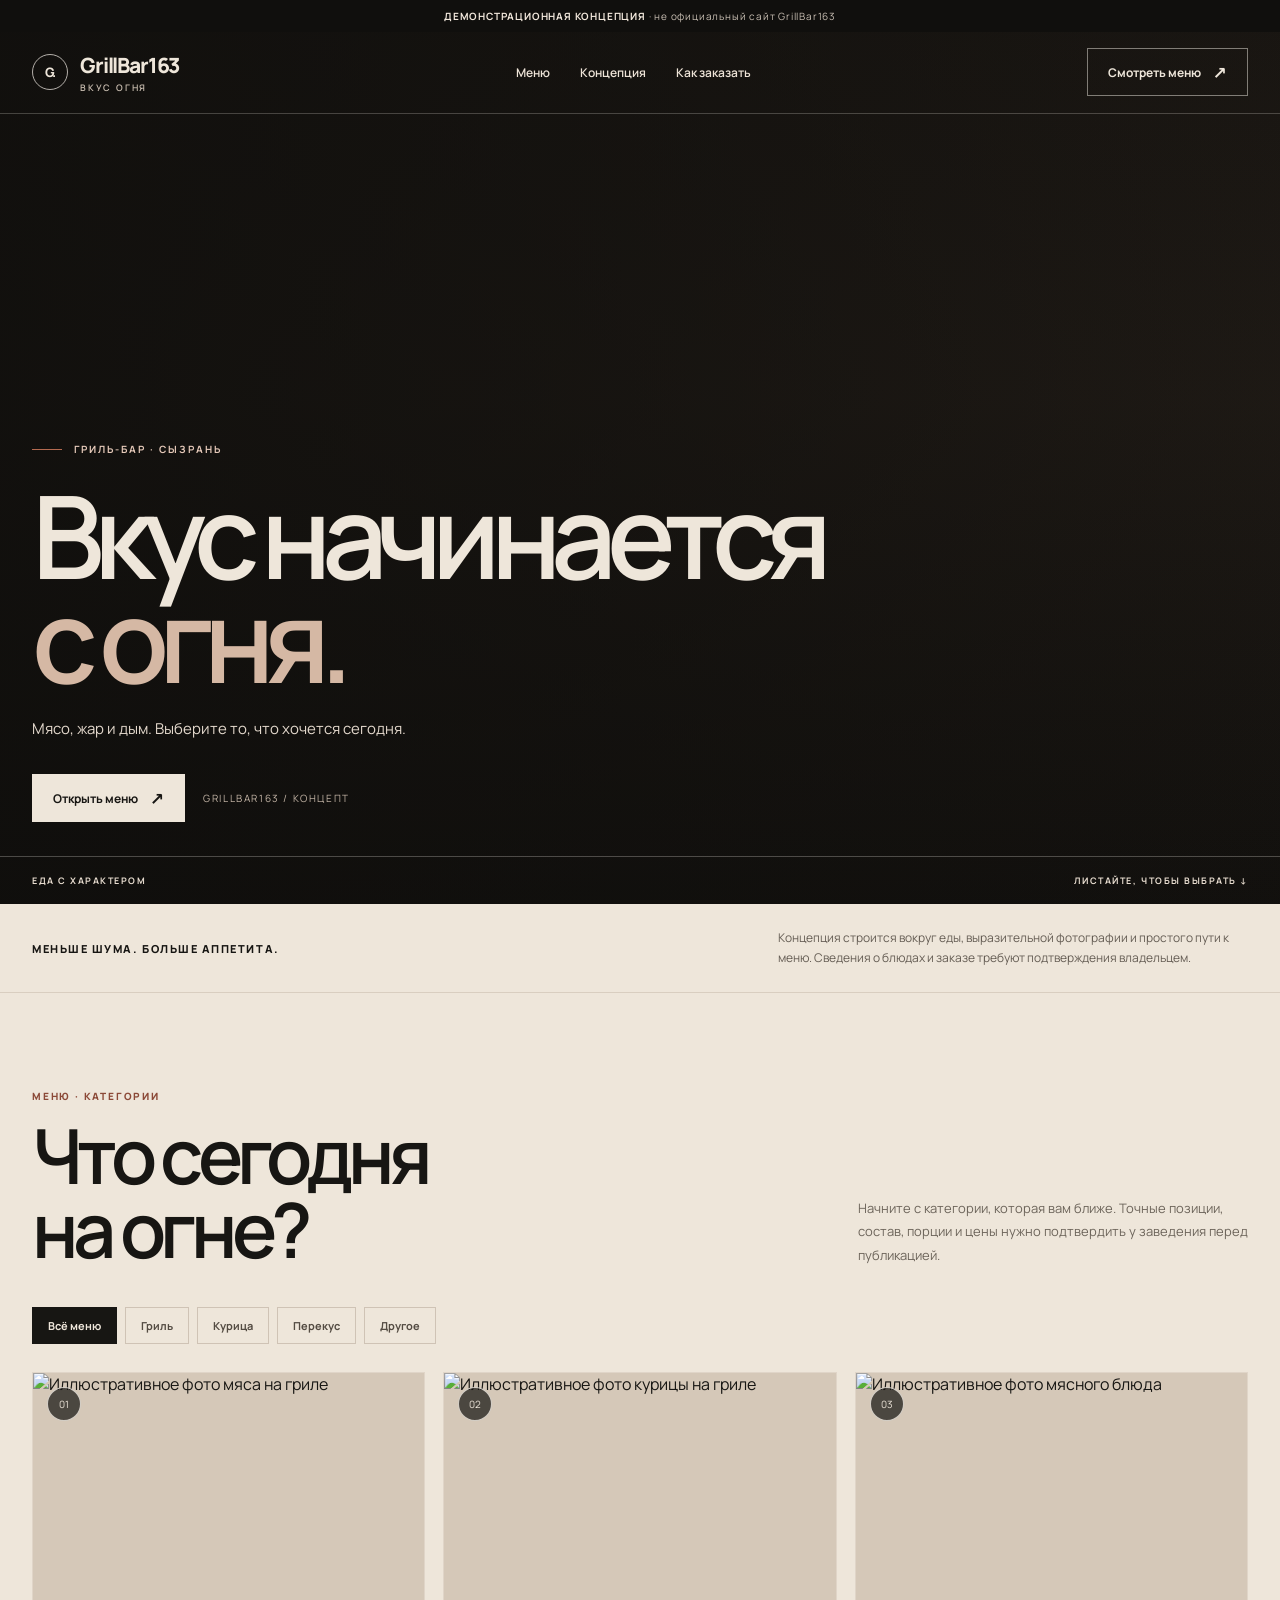
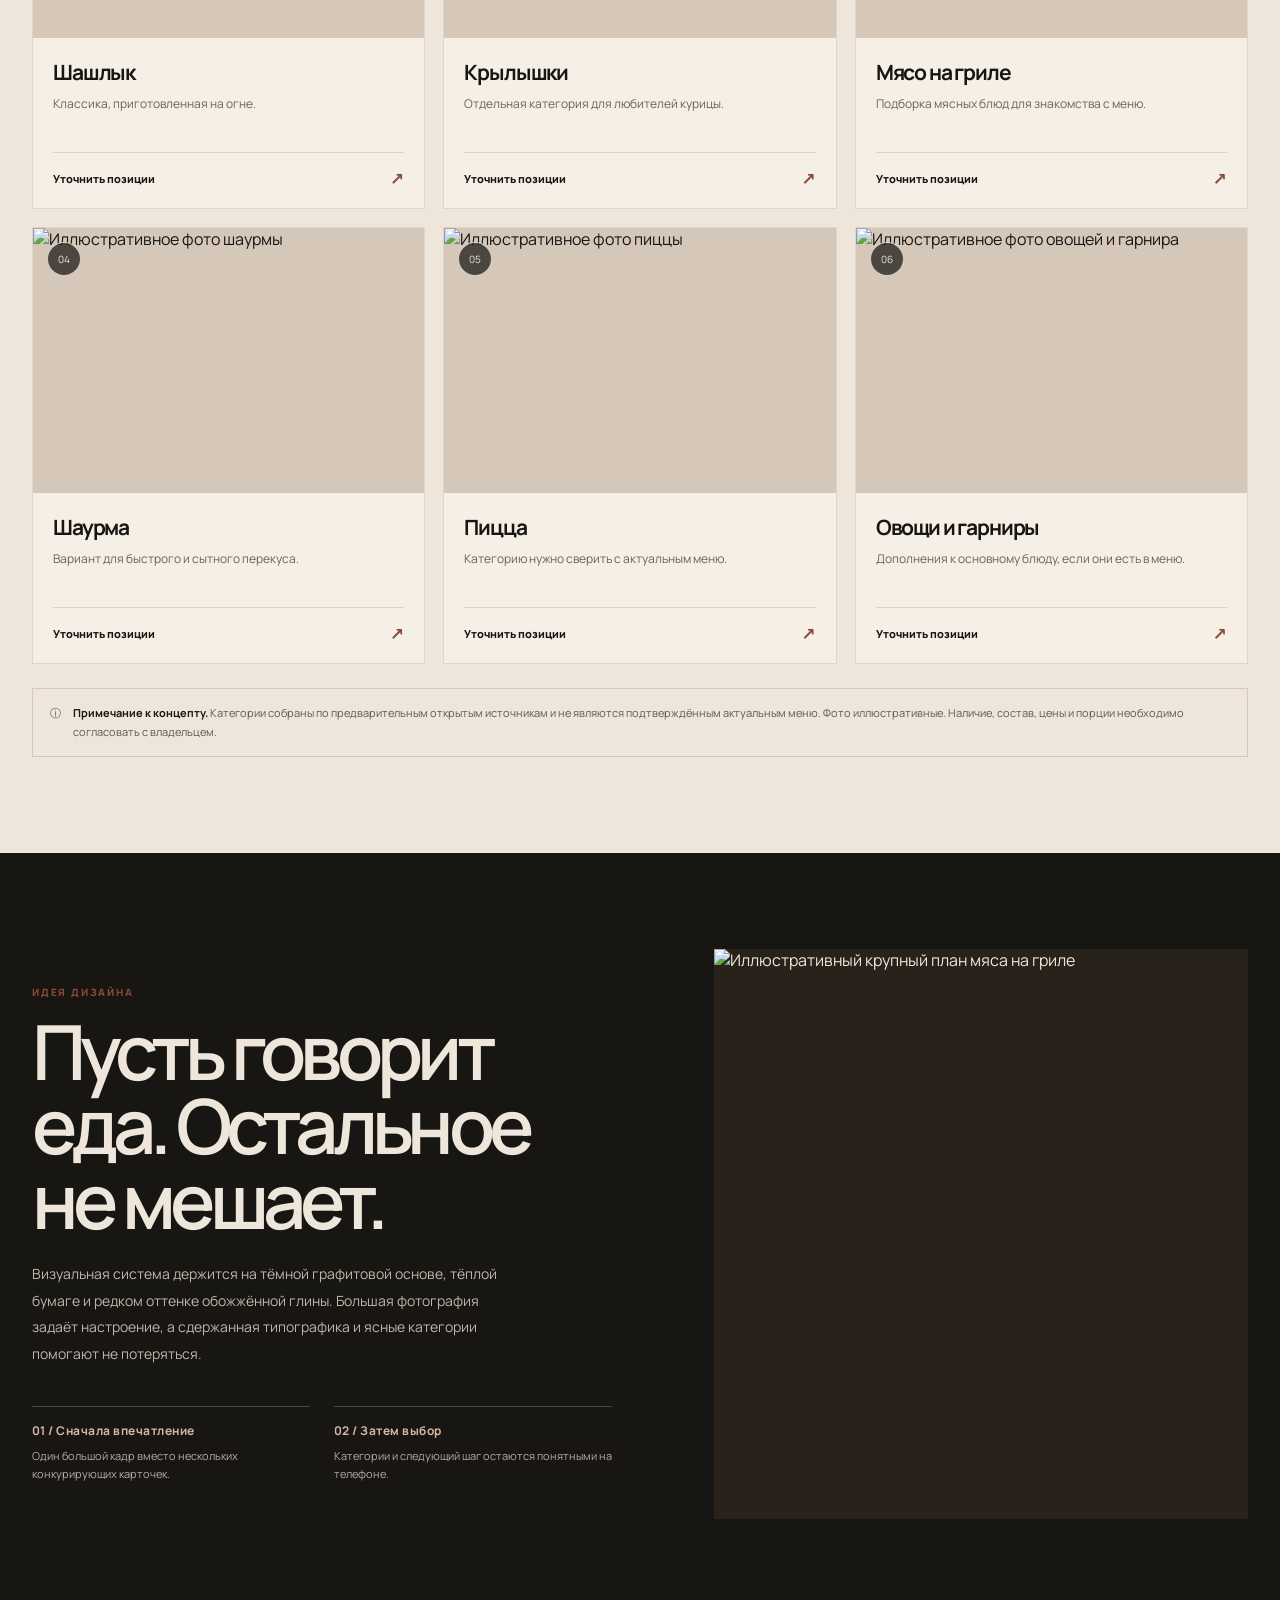
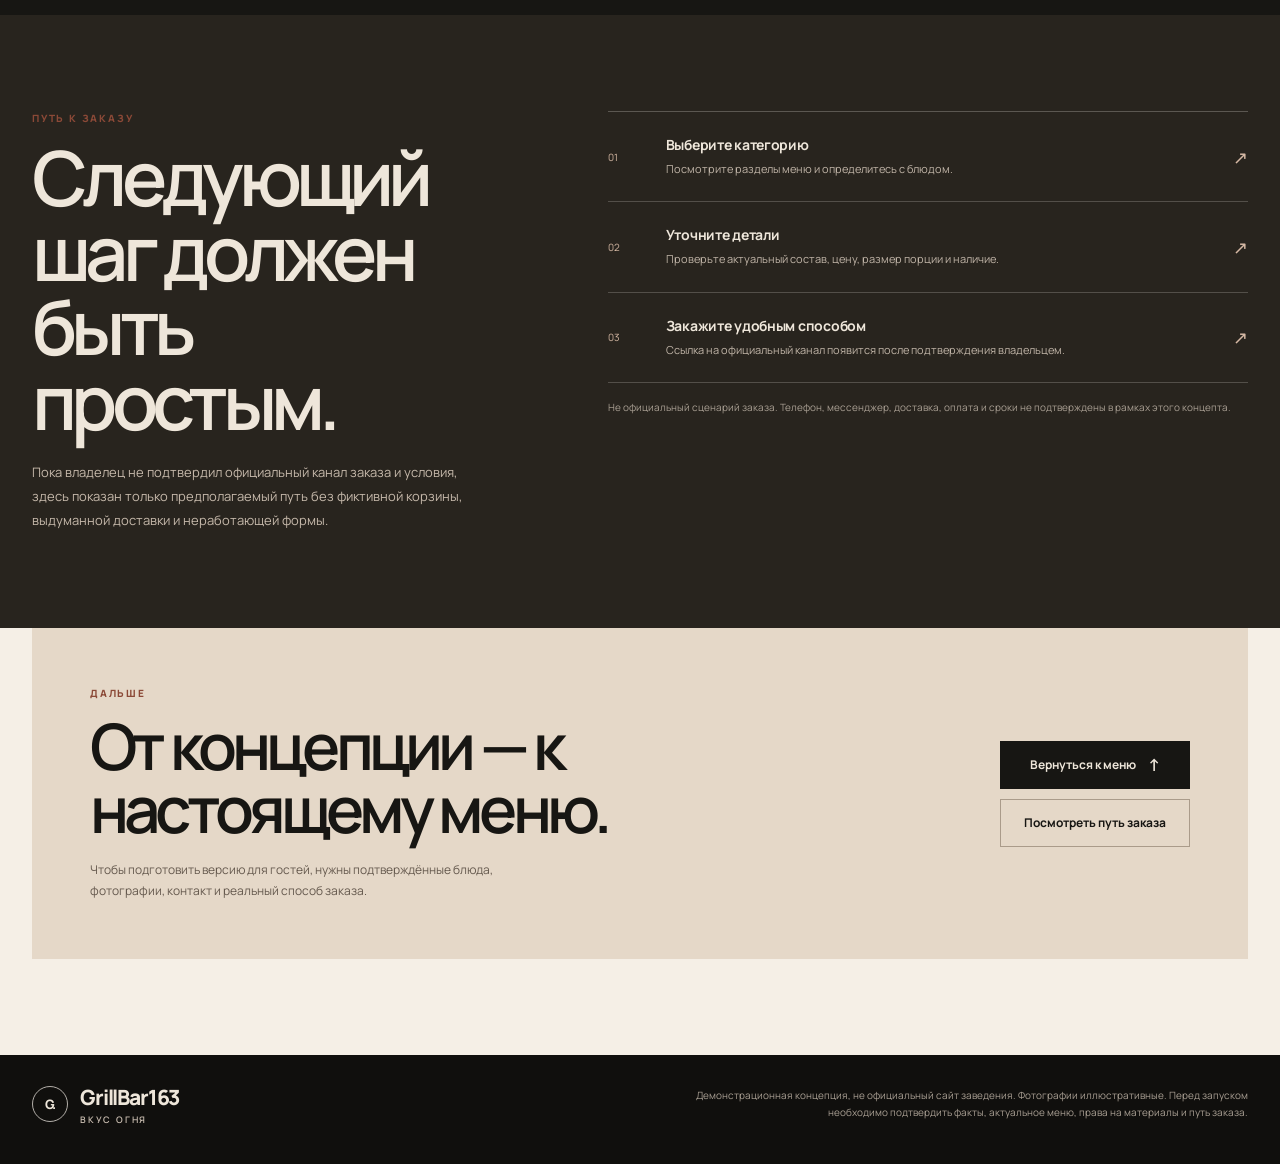
==== demos/grillbar163/index.html @ 91507d7a "Redesign GrillBar163 with restrained editorial art direction" ====
<!doctype html>
<html lang="ru"><head>
<meta charset="utf-8"><meta name="viewport" content="width=device-width,initial-scale=1">
<meta name="theme-color" content="#171613"><meta name="description" content="Концепция сайта GrillBar163: меню гриль блюд и понятный путь к заказу в Сызрани.">
<meta property="og:title" content="GrillBar163 — Вкус начинается с огня"><meta property="og:description" content="Неофициальная демонстрационная концепция сайта гриль-бара.">
<title>GrillBar163 — Вкус начинается с огня · Концепт</title>
<link rel="preconnect" href="https://fonts.googleapis.com"><link rel="preconnect" href="https://fonts.gstatic.com" crossorigin>
<link href="https://fonts.googleapis.com/css2?family=Manrope:wght@400;500;600;700;800&display=swap" rel="stylesheet">
<style>
:root{--ink:#171613;--ink2:#28241f;--bone:#eee6da;--paper:#f5efe6;--muted:#a99f93;--muted2:#6d655b;--line:rgba(245,239,230,.18);--rust:#8b4937;--rust2:#d5b8a4;--max:1280px}
*{box-sizing:border-box}html{scroll-behavior:smooth;scroll-padding-top:88px}body{margin:0;background:var(--ink);color:var(--bone);font-family:Manrope,system-ui,sans-serif;-webkit-font-smoothing:antialiased}a{color:inherit;text-decoration:none}button{font:inherit}img{display:block;width:100%;height:100%;object-fit:cover}button,a{-webkit-tap-highlight-color:transparent}:focus-visible{outline:2px solid #c58a70;outline-offset:4px}.wrap{width:min(var(--max),calc(100% - 64px));margin-inline:auto}
.concept-line{position:relative;z-index:6;background:#100f0d;color:#c9bfb3;text-align:center;padding:9px 16px;font-size:10px;letter-spacing:.08em}.concept-line strong{color:#f2e8dc}
.header{position:absolute;z-index:5;top:31px;left:0;right:0;border-bottom:1px solid rgba(255,250,242,.22)}.nav{height:82px;display:flex;align-items:center;justify-content:space-between;gap:24px}.brand{display:flex;align-items:center;gap:12px;font-weight:800;font-size:21px;letter-spacing:-.055em;white-space:nowrap}.brand-mark{display:grid;place-items:center;width:36px;height:36px;border:1px solid rgba(255,250,242,.68);border-radius:50%;font-size:13px}.brand small{display:block;margin-top:2px;font-size:9px;font-weight:600;letter-spacing:.2em;text-transform:uppercase;color:#c9bdb0}.nav-links{display:flex;align-items:center;gap:30px;color:#eee4d8;font-size:12px;font-weight:600}.nav-links a:hover{color:#c58a70}
.btn{display:inline-flex;align-items:center;justify-content:center;gap:12px;min-height:48px;padding:0 20px;border:1px solid transparent;font-size:12px;font-weight:700;transition:background .2s ease,color .2s ease,border-color .2s ease}.btn-light{background:var(--bone);color:var(--ink)}.btn-light:hover{background:#fffaf2}.btn-ghost{border-color:rgba(255,250,242,.45);color:var(--bone);background:transparent}.btn-ghost:hover{border-color:var(--bone);background:rgba(255,250,242,.08)}.btn-dark{background:var(--ink);color:var(--bone)}.arrow{font-size:17px;line-height:1}
.hero{position:relative;isolation:isolate;min-height:min(900px,calc(100svh - 28px));display:flex;align-items:flex-end;overflow:hidden;background:#201b16}.hero-bg{position:absolute;inset:0;z-index:-2;background-image:linear-gradient(90deg,rgba(15,14,12,.82) 0%,rgba(15,14,12,.55) 43%,rgba(15,14,12,.08) 100%),linear-gradient(0deg,rgba(15,14,12,.82) 0%,rgba(15,14,12,.08) 58%,rgba(15,14,12,.36) 100%),url("https://images.unsplash.com/photo-1529692236671-f1f6cf9683ba?auto=format&fit=crop&w=2400&q=88");background-size:cover;background-position:center 55%;transform:scale(1.005)}
.hero-inner{width:min(var(--max),calc(100% - 64px));margin:0 auto;padding:210px 0 82px}.hero-copy{max-width:830px}.eyebrow{display:flex;align-items:center;gap:12px;color:#e4c8b8;font-size:10px;font-weight:700;letter-spacing:.2em;text-transform:uppercase}.eyebrow:before{content:"";width:30px;height:1px;background:#b36a50}.hero h1{max-width:900px;margin:28px 0 24px;font-size:clamp(64px,9vw,132px);line-height:.9;letter-spacing:-.09em;font-weight:600;text-wrap:balance}.hero h1 span{display:block;color:#d5b8a4}.hero-description{max-width:400px;color:#e3d8cc;font-size:15px;line-height:1.75;margin:0}.hero-actions{display:flex;align-items:center;gap:18px;margin-top:32px}.hero-caption{font-size:10px;letter-spacing:.16em;text-transform:uppercase;color:#c5b6a7}.hero-bottom{position:absolute;bottom:0;left:0;right:0;display:flex;align-items:center;justify-content:space-between;gap:20px;padding:17px max(32px,calc((100vw - var(--max))/2));border-top:1px solid rgba(255,250,242,.25);font-size:9px;font-weight:700;letter-spacing:.17em;text-transform:uppercase;color:#e8ddd0}
.intro-strip{background:var(--bone);color:var(--ink);border-bottom:1px solid #d9cec0}.strip-inner{min-height:88px;display:flex;align-items:center;justify-content:space-between;gap:28px}.strip-lead{font-size:11px;letter-spacing:.14em;text-transform:uppercase;font-weight:800}.strip-note{max-width:470px;color:#655d54;font-size:12px;line-height:1.65}
.section{padding:96px 0}.menu-section{background:var(--bone);color:var(--ink)}.section-head{display:grid;grid-template-columns:1fr minmax(250px,390px);align-items:end;gap:40px;margin-bottom:40px}.kicker{font-size:10px;letter-spacing:.18em;text-transform:uppercase;font-weight:800;color:var(--rust)}h2{font-size:clamp(42px,6vw,76px);font-weight:600;line-height:.98;letter-spacing:-.075em;text-wrap:balance;margin:15px 0 0}.section-intro{margin:0;color:var(--muted2);font-size:13px;line-height:1.8}
.filters{display:flex;flex-wrap:wrap;gap:8px;margin-bottom:28px}.filter{border:1px solid #cfc3b5;background:transparent;color:#544c43;padding:10px 15px;font-size:11px;font-weight:700;cursor:pointer}.filter[aria-pressed="true"]{background:var(--ink);color:var(--bone);border-color:var(--ink)}.menu-grid{display:grid;grid-template-columns:repeat(3,minmax(0,1fr));gap:18px}.menu-card{min-width:0;background:var(--paper);border:1px solid #e0d5c8;transition:transform .25s ease}.menu-card:hover{transform:translateY(-3px)}.menu-image{height:265px;position:relative;overflow:hidden;background:#d5c8b8}.menu-image img{transition:transform .55s ease}.menu-card:hover .menu-image img{transform:scale(1.035)}.menu-number{position:absolute;left:14px;top:14px;display:grid;place-items:center;width:34px;height:34px;border:1px solid rgba(255,250,242,.75);border-radius:50%;background:rgba(23,22,19,.72);color:var(--bone);font-size:10px}.menu-info{padding:20px 20px 18px}.menu-info h3{margin:0 0 8px;font-size:21px;letter-spacing:-.055em;font-weight:700}.menu-info p{margin:0;color:#6d6257;font-size:12px;line-height:1.7;min-height:40px}.menu-link{display:flex;justify-content:space-between;align-items:center;margin-top:18px;padding-top:14px;border-top:1px solid #ddd1c3;font-size:11px;font-weight:800}.menu-link span:last-child{font-size:17px;color:var(--rust)}.menu-note{display:flex;gap:12px;align-items:flex-start;margin-top:24px;padding:15px 17px;border:1px solid #d5c8b8;color:#63584d;font-size:11px;line-height:1.7}.menu-note strong{color:var(--ink)}
.story{background:var(--ink);color:var(--bone)}.story-grid{display:grid;grid-template-columns:minmax(0,1fr) minmax(0,.92fr);align-items:center;gap:clamp(48px,8vw,120px)}.story h2{max-width:600px}.story-copy{max-width:480px;margin:24px 0 0;color:#c1b5a8;font-size:14px;line-height:1.9}.story-points{display:grid;grid-template-columns:1fr 1fr;gap:24px;margin-top:38px}.story-point{padding-top:15px;border-top:1px solid rgba(255,250,242,.22)}.story-point strong{display:block;margin-bottom:8px;color:#d5b8a4;font-size:12px;letter-spacing:.04em}.story-point span{display:block;color:#b9aca0;font-size:11px;line-height:1.7}.story-image{height:570px;overflow:hidden;background:#28221b}.story-image img{object-position:center}
.order-section{background:#28241e;color:var(--bone)}.order-grid{display:grid;grid-template-columns:minmax(0,.85fr) minmax(0,1.15fr);gap:clamp(40px,8vw,110px);align-items:start}.order-copy{max-width:450px}.order-copy p{margin:22px 0 0;color:#c5b8aa;font-size:13px;line-height:1.85}.steps{border-top:1px solid rgba(255,250,242,.24)}.step{display:grid;grid-template-columns:42px 1fr auto;align-items:center;gap:16px;padding:23px 0;border-bottom:1px solid rgba(255,250,242,.2)}.step-num{font-size:10px;color:#d5b8a4}.step h3{font-size:14px;margin:0 0 6px;font-weight:700;letter-spacing:-.02em}.step p{font-size:11px;line-height:1.65;color:#c1b5a8;margin:0}.step-arrow{font-size:18px;color:#d5b8a4}.order-warning{margin:16px 0 0;color:#a99f93;font-size:10px;line-height:1.7}
.contact{background:var(--paper);color:var(--ink);padding:0 0 96px}.contact-panel{display:flex;align-items:center;justify-content:space-between;gap:36px;padding:clamp(28px,5vw,58px);background:#e5d8c8}.contact-panel h2{max-width:660px;font-size:clamp(38px,5vw,64px)}.contact-panel p{max-width:470px;margin:18px 0 0;color:#65594e;font-size:12px;line-height:1.75}.contact-actions{display:flex;flex-direction:column;gap:10px;min-width:190px}.contact-actions .btn{width:100%}.footer{background:#100f0d;color:var(--bone);padding:28px 0 38px}.footer-inner{display:flex;align-items:center;justify-content:space-between;gap:28px}.footer-note{max-width:570px;color:#a99f93;font-size:10px;line-height:1.75;text-align:right}.mobile-bar{display:none}[hidden]{display:none!important}
@media(max-width:900px){.wrap,.hero-inner{width:calc(100% - 48px)}.nav{height:74px}.nav-links{gap:18px}.nav-links a:nth-child(2){display:none}.hero{min-height:780px}.hero-inner{padding:190px 0 80px}.hero h1{font-size:clamp(66px,10vw,100px)}.menu-grid{grid-template-columns:repeat(2,minmax(0,1fr))}.menu-image{height:230px}.story-grid{gap:42px}.story-image{height:470px}}
@media(max-width:640px){.wrap,.hero-inner{width:calc(100% - 36px)}.concept-line{font-size:9px;padding:8px 12px;letter-spacing:.04em}.header{top:28px}.nav{height:68px}.brand{font-size:18px;gap:9px}.brand-mark{width:32px;height:32px}.nav-links{display:none}.nav>.btn{min-height:40px;padding:0 13px;font-size:10px}.hero{min-height:700px;min-height:calc(100svh - 28px);align-items:flex-end}.hero-bg{background-image:linear-gradient(90deg,rgba(15,14,12,.58) 0%,rgba(15,14,12,.2) 100%),linear-gradient(0deg,rgba(15,14,12,.92) 0%,rgba(15,14,12,.28) 68%,rgba(15,14,12,.35) 100%),url("https://images.unsplash.com/photo-1529692236671-f1f6cf9683ba?auto=format&fit=crop&w=1200&q=85");background-position:58% center}.hero-inner{padding:170px 0 100px}.hero h1{font-size:clamp(55px,14vw,78px);margin:22px 0 20px;letter-spacing:-.085em}.hero-description{font-size:14px;max-width:300px}.hero-actions{margin-top:27px;flex-wrap:wrap}.hero-actions .btn{min-height:50px}.hero-caption{font-size:9px}.hero-bottom{padding:13px 18px;font-size:8px;letter-spacing:.1em}.hero-bottom span:last-child{text-align:right}.strip-inner{align-items:flex-start;flex-direction:column;justify-content:center;gap:8px;padding:20px 0}.strip-note{font-size:11px}.section{padding:64px 0}.section-head{grid-template-columns:1fr;gap:14px;margin-bottom:27px}h2{font-size:clamp(42px,11vw,58px)}.section-intro{font-size:12px}.filters{gap:6px;margin-bottom:18px}.filter{padding:10px 11px;font-size:10px}.menu-grid{grid-template-columns:1fr;gap:12px}.menu-card{display:grid;grid-template-columns:39% 1fr}.menu-image{height:100%;min-height:175px}.menu-info{display:flex;flex-direction:column;justify-content:center;padding:15px 13px}.menu-info h3{font-size:18px}.menu-info p{font-size:10px;min-height:0}.menu-link{margin-top:12px;padding-top:10px;font-size:10px}.menu-number{left:8px;top:8px;width:28px;height:28px}.menu-note{font-size:10px;padding:12px}.story-grid{grid-template-columns:1fr;gap:28px}.story-image{height:330px;grid-row:1}.story-copy{font-size:13px}.story-points{gap:16px;margin-top:28px}.order-grid{grid-template-columns:1fr;gap:26px}.step{grid-template-columns:28px 1fr auto;gap:12px;padding:18px 0}.contact{padding-bottom:64px}.contact-panel{align-items:flex-start;flex-direction:column;padding:27px 22px;gap:24px}.contact-panel h2{font-size:42px}.contact-actions{width:100%}.footer-inner{align-items:flex-start;flex-direction:column}.footer-note{text-align:left}.mobile-bar{position:fixed;z-index:20;bottom:0;left:0;right:0;display:grid;grid-template-columns:1fr 1fr;gap:8px;padding:9px 10px calc(9px + env(safe-area-inset-bottom));background:rgba(16,15,13,.96);border-top:1px solid rgba(255,250,242,.2);backdrop-filter:blur(12px)}.mobile-bar .btn{min-height:43px;padding:0 10px;font-size:10px}}
@media(prefers-reduced-motion:reduce){html{scroll-behavior:auto}*,*::before,*::after{transition:none!important;animation:none!important}}
</style></head>
<body id="top">
<div class="concept-line"><strong>ДЕМОНСТРАЦИОННАЯ КОНЦЕПЦИЯ</strong> · не официальный сайт GrillBar163</div>
<header class="header"><div class="wrap nav">
<a class="brand" href="#top" aria-label="GrillBar163, на главную"><span class="brand-mark">G.</span><span>GrillBar163<small>Вкус огня</small></span></a>
<nav class="nav-links" aria-label="Главная навигация"><a href="#menu">Меню</a><a href="#story">Концепция</a><a href="#order">Как заказать</a></nav><a class="btn btn-ghost" href="#menu">Смотреть меню <span class="arrow">↗</span></a></div></header>
<main>
<section class="hero" aria-labelledby="hero-title"><div class="hero-bg" role="img" aria-label="Иллюстративная фотография еды, приготовленной на гриле"></div><div class="hero-inner"><div class="hero-copy"><div class="eyebrow">Гриль-бар · Сызрань</div><h1 id="hero-title">Вкус начинается <span>с огня.</span></h1><p class="hero-description">Мясо, жар и дым. Выберите то, что хочется сегодня.</p><div class="hero-actions"><a class="btn btn-light" href="#menu">Открыть меню <span class="arrow">↗</span></a><span class="hero-caption">GrillBar163 / концепт</span></div></div></div><div class="hero-bottom"><span>Еда с характером</span><span>Листайте, чтобы выбрать ↓</span></div></section>
<div class="intro-strip"><div class="wrap strip-inner"><div class="strip-lead">Меньше шума. Больше аппетита.</div><div class="strip-note">Концепция строится вокруг еды, выразительной фотографии и простого пути к меню. Сведения о блюдах и заказе требуют подтверждения владельцем.</div></div></div>
<section class="section menu-section" id="menu"><div class="wrap"><div class="section-head"><div><div class="kicker">Меню · категории</div><h2>Что сегодня<br>на огне?</h2></div><p class="section-intro">Начните с категории, которая вам ближе. Точные позиции, состав, порции и цены нужно подтвердить у заведения перед публикацией.</p></div>
<div class="filters" role="group" aria-label="Фильтр категорий меню"><button class="filter" type="button" aria-pressed="true" data-filter="all">Всё меню</button><button class="filter" type="button" aria-pressed="false" data-filter="grill">Гриль</button><button class="filter" type="button" aria-pressed="false" data-filter="chicken">Курица</button><button class="filter" type="button" aria-pressed="false" data-filter="quick">Перекус</button><button class="filter" type="button" aria-pressed="false" data-filter="other">Другое</button></div>
<div class="menu-grid" id="menu-grid">
<article class="menu-card" data-category="grill"><div class="menu-image"><img src="https://images.unsplash.com/photo-1544025162-d76694265947?auto=format&fit=crop&w=900&q=82" alt="Иллюстративное фото мяса на гриле" loading="lazy"><span class="menu-number">01</span></div><div class="menu-info"><h3>Шашлык</h3><p>Классика, приготовленная на огне.</p><a class="menu-link" href="#order"><span>Уточнить позиции</span><span>↗</span></a></div></article>
<article class="menu-card" data-category="chicken"><div class="menu-image"><img src="https://images.unsplash.com/photo-1529193591184-b1d58069ecdd?auto=format&fit=crop&w=900&q=82" alt="Иллюстративное фото курицы на гриле" loading="lazy"><span class="menu-number">02</span></div><div class="menu-info"><h3>Крылышки</h3><p>Отдельная категория для любителей курицы.</p><a class="menu-link" href="#order"><span>Уточнить позиции</span><span>↗</span></a></div></article>
<article class="menu-card" data-category="grill"><div class="menu-image"><img src="https://images.unsplash.com/photo-1558030006-450675393462?auto=format&fit=crop&w=900&q=82" alt="Иллюстративное фото мясного блюда" loading="lazy"><span class="menu-number">03</span></div><div class="menu-info"><h3>Мясо на гриле</h3><p>Подборка мясных блюд для знакомства с меню.</p><a class="menu-link" href="#order"><span>Уточнить позиции</span><span>↗</span></a></div></article>
<article class="menu-card" data-category="quick"><div class="menu-image"><img src="https://images.unsplash.com/photo-1529006557810-274b9b2fc783?auto=format&fit=crop&w=900&q=82" alt="Иллюстративное фото шаурмы" loading="lazy"><span class="menu-number">04</span></div><div class="menu-info"><h3>Шаурма</h3><p>Вариант для быстрого и сытного перекуса.</p><a class="menu-link" href="#order"><span>Уточнить позиции</span><span>↗</span></a></div></article>
<article class="menu-card" data-category="other"><div class="menu-image"><img src="https://images.unsplash.com/photo-1552539618-7eec9b4d1796?auto=format&fit=crop&w=900&q=82" alt="Иллюстративное фото пиццы" loading="lazy"><span class="menu-number">05</span></div><div class="menu-info"><h3>Пицца</h3><p>Категорию нужно сверить с актуальным меню.</p><a class="menu-link" href="#order"><span>Уточнить позиции</span><span>↗</span></a></div></article>
<article class="menu-card" data-category="other"><div class="menu-image"><img src="https://images.unsplash.com/photo-1547592180-85f173990554?auto=format&fit=crop&w=900&q=82" alt="Иллюстративное фото овощей и гарнира" loading="lazy"><span class="menu-number">06</span></div><div class="menu-info"><h3>Овощи и гарниры</h3><p>Дополнения к основному блюду, если они есть в меню.</p><a class="menu-link" href="#order"><span>Уточнить позиции</span><span>↗</span></a></div></article></div>
<div class="menu-note"><span aria-hidden="true">ⓘ</span><div><strong>Примечание к концепту.</strong> Категории собраны по предварительным открытым источникам и не являются подтверждённым актуальным меню. Фото иллюстративные. Наличие, состав, цены и порции необходимо согласовать с владельцем.</div></div></div></section>
<section class="section story" id="story"><div class="wrap story-grid"><div><div class="kicker">Идея дизайна</div><h2>Пусть говорит еда. Остальное не мешает.</h2><p class="story-copy">Визуальная система держится на тёмной графитовой основе, тёплой бумаге и редком оттенке обожжённой глины. Большая фотография задаёт настроение, а сдержанная типографика и ясные категории помогают не потеряться.</p><div class="story-points"><div class="story-point"><strong>01 / Сначала впечатление</strong><span>Один большой кадр вместо нескольких конкурирующих карточек.</span></div><div class="story-point"><strong>02 / Затем выбор</strong><span>Категории и следующий шаг остаются понятными на телефоне.</span></div></div></div><div class="story-image"><img src="https://images.unsplash.com/photo-1544025162-d76694265947?auto=format&fit=crop&w=1200&q=85" alt="Иллюстративный крупный план мяса на гриле" loading="lazy"></div></div></section>
<section class="section order-section" id="order"><div class="wrap order-grid"><div class="order-copy"><div class="kicker">Путь к заказу</div><h2>Следующий шаг должен быть простым.</h2><p>Пока владелец не подтвердил официальный канал заказа и условия, здесь показан только предполагаемый путь без фиктивной корзины, выдуманной доставки и неработающей формы.</p></div><div><div class="steps"><div class="step"><span class="step-num">01</span><div><h3>Выберите категорию</h3><p>Посмотрите разделы меню и определитесь с блюдом.</p></div><span class="step-arrow">↗</span></div><div class="step"><span class="step-num">02</span><div><h3>Уточните детали</h3><p>Проверьте актуальный состав, цену, размер порции и наличие.</p></div><span class="step-arrow">↗</span></div><div class="step"><span class="step-num">03</span><div><h3>Закажите удобным способом</h3><p>Ссылка на официальный канал появится после подтверждения владельцем.</p></div><span class="step-arrow">↗</span></div></div><p class="order-warning">Не официальный сценарий заказа. Телефон, мессенджер, доставка, оплата и сроки не подтверждены в рамках этого концепта.</p></div></div></section>
<section class="contact" id="contacts"><div class="wrap"><div class="contact-panel"><div><div class="kicker">Дальше</div><h2>От концепции — к настоящему меню.</h2><p>Чтобы подготовить версию для гостей, нужны подтверждённые блюда, фотографии, контакт и реальный способ заказа.</p></div><div class="contact-actions"><a class="btn btn-dark" href="#menu">Вернуться к меню <span class="arrow">↑</span></a><a class="btn btn-ghost" style="color:var(--ink);border-color:#aa9b8a" href="#order">Посмотреть путь заказа</a></div></div></div></section>
</main>
<footer class="footer"><div class="wrap footer-inner"><a class="brand" href="#top"><span class="brand-mark">G.</span><span>GrillBar163<small>Вкус огня</small></span></a><div class="footer-note">Демонстрационная концепция, не официальный сайт заведения. Фотографии иллюстративные. Перед запуском необходимо подтвердить факты, актуальное меню, права на материалы и путь заказа.</div></div></footer>
<div class="mobile-bar" aria-label="Быстрые действия"><a class="btn btn-light" href="#menu">Смотреть меню ↓</a><a class="btn btn-ghost" href="#order">Как заказать ↗</a></div>
<script>(function(){const buttons=[...document.querySelectorAll('[data-filter]')];const cards=[...document.querySelectorAll('.menu-card')];buttons.forEach(button=>button.addEventListener('click',()=>{const filter=button.dataset.filter;buttons.forEach(item=>item.setAttribute('aria-pressed',String(item===button)));cards.forEach(card=>{card.hidden=filter!=='all'&&card.dataset.category!==filter;});}));})();</script>
</body></html>
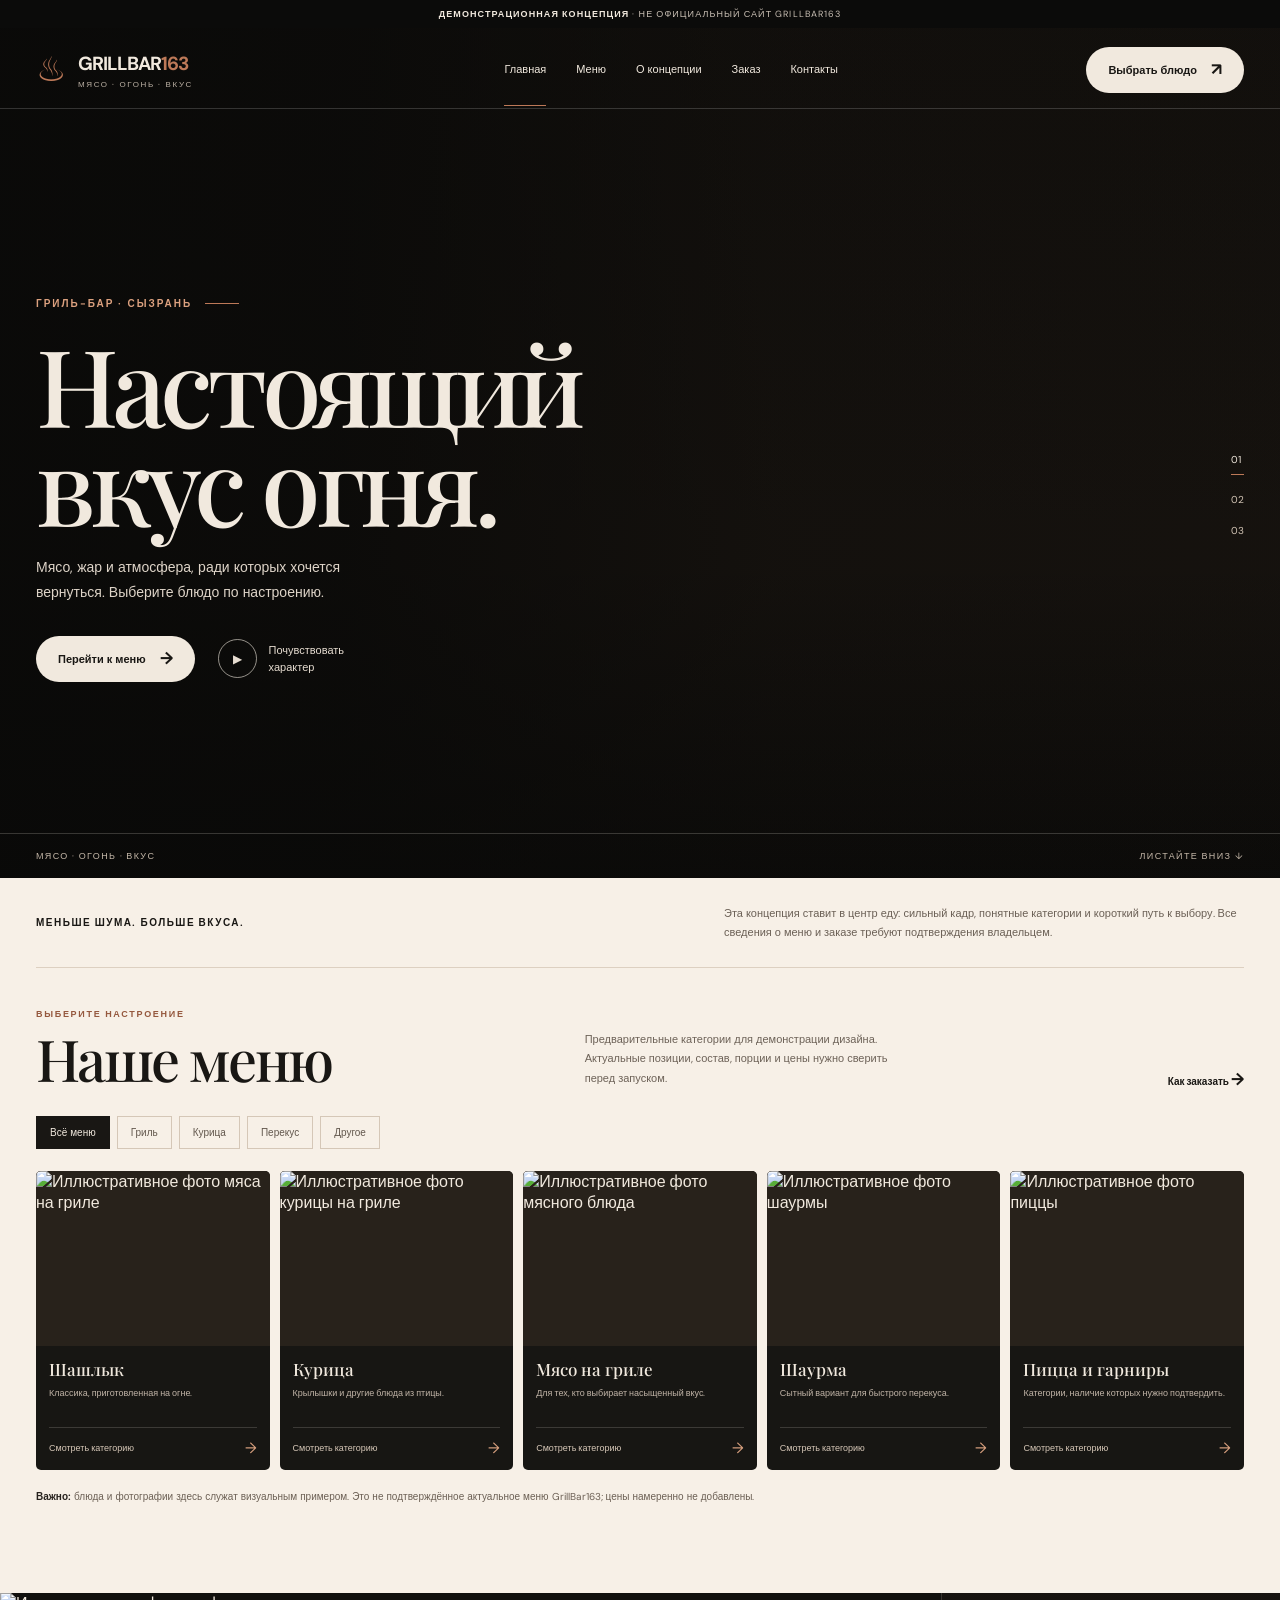
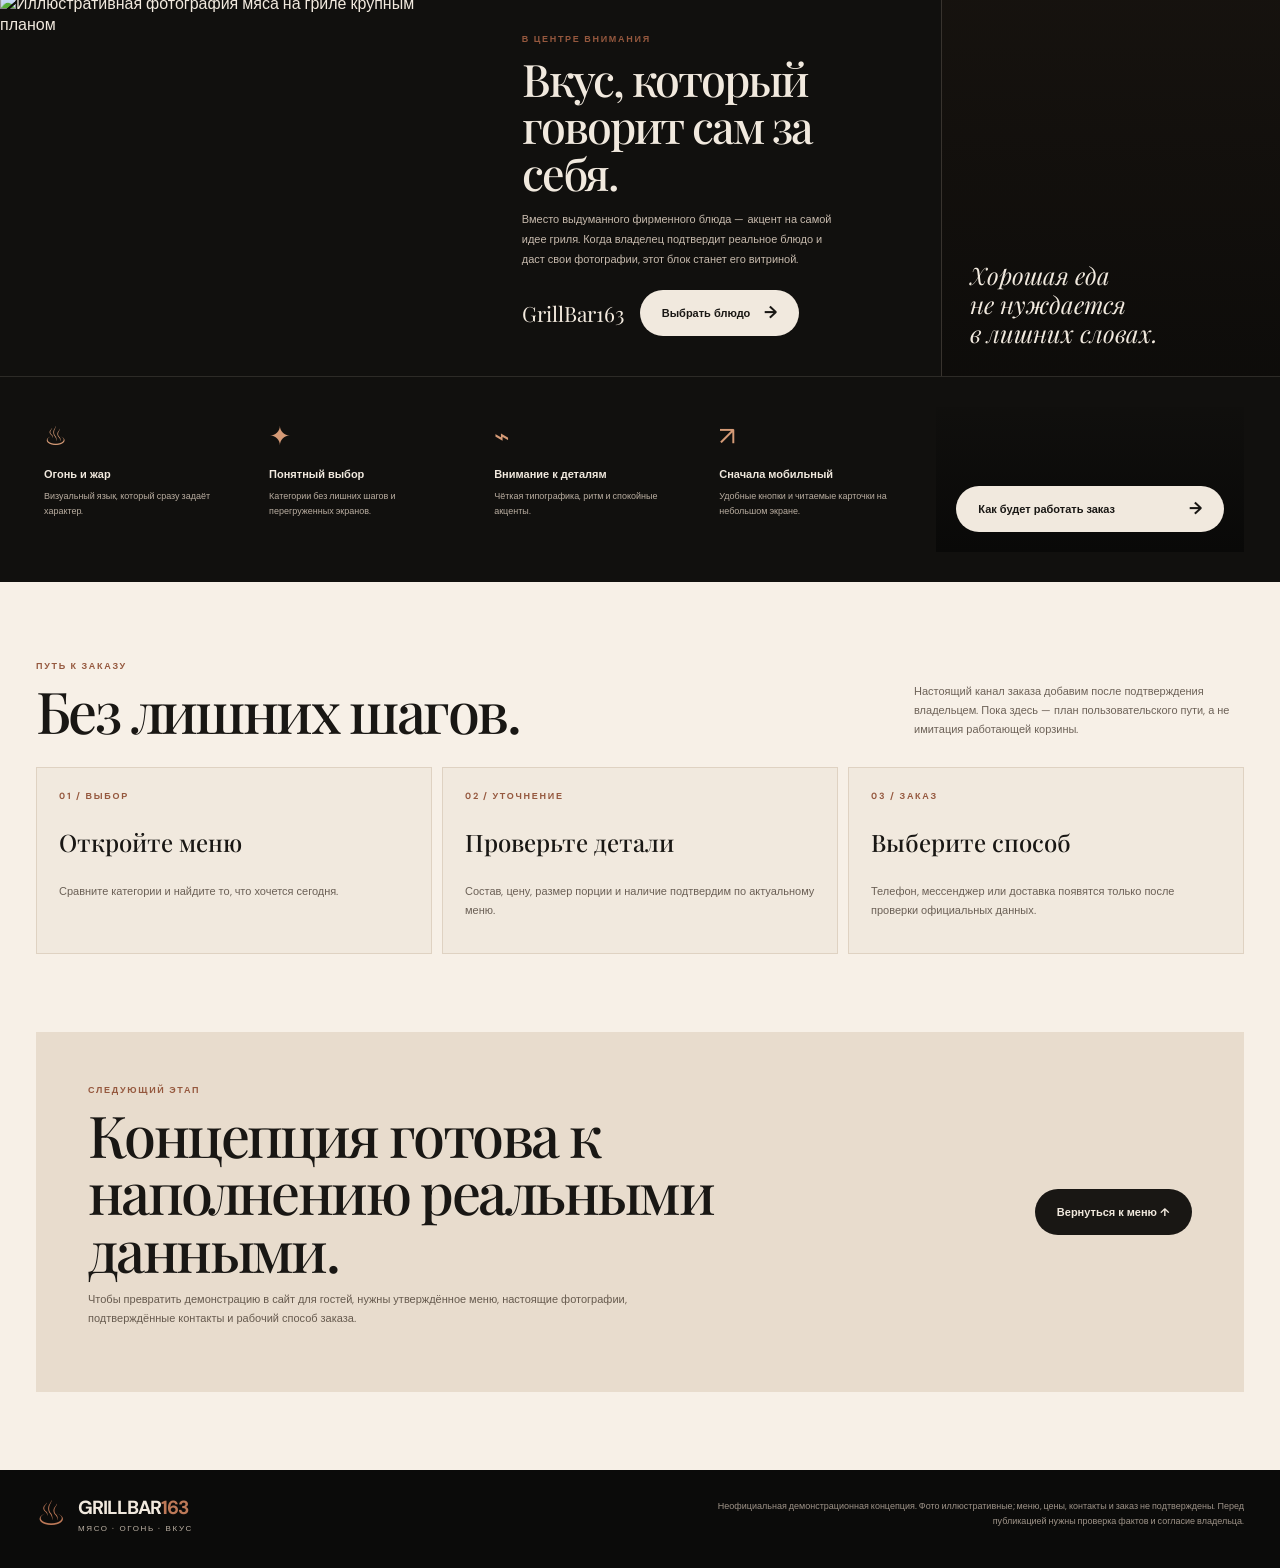
==== commit 76ed56eb: "Redesign GrillBar163 to match cinematic reference with responsive layouts" ====
--- a/demos/grillbar163/index.html
+++ b/demos/grillbar163/index.html
@@ -1,52 +1,55 @@
 <!doctype html>
-<html lang="ru"><head>
-<meta charset="utf-8"><meta name="viewport" content="width=device-width,initial-scale=1">
-<meta name="theme-color" content="#171613"><meta name="description" content="Концепция сайта GrillBar163: меню гриль блюд и понятный путь к заказу в Сызрани.">
-<meta property="og:title" content="GrillBar163 — Вкус начинается с огня"><meta property="og:description" content="Неофициальная демонстрационная концепция сайта гриль-бара.">
-<title>GrillBar163 — Вкус начинается с огня · Концепт</title>
+<html lang="ru">
+<head>
+<meta charset="utf-8"><meta name="viewport" content="width=device-width,initial-scale=1,viewport-fit=cover">
+<meta name="theme-color" content="#11100e"><meta name="description" content="Демонстрационная концепция сайта GrillBar163 — кинематографичный гриль, меню и путь к заказу.">
+<meta property="og:title" content="GrillBar163 — Настоящий вкус огня"><meta property="og:description" content="Неофициальная дизайн-концепция сайта гриль-бара.">
+<title>GrillBar163 — Настоящий вкус огня · Концепт</title>
 <link rel="preconnect" href="https://fonts.googleapis.com"><link rel="preconnect" href="https://fonts.gstatic.com" crossorigin>
-<link href="https://fonts.googleapis.com/css2?family=Manrope:wght@400;500;600;700;800&display=swap" rel="stylesheet">
+<link href="https://fonts.googleapis.com/css2?family=DM+Sans:wght@400;500;600;700&family=Playfair+Display:wght@500;600;700&display=swap" rel="stylesheet">
 <style>
-:root{--ink:#171613;--ink2:#28241f;--bone:#eee6da;--paper:#f5efe6;--muted:#a99f93;--muted2:#6d655b;--line:rgba(245,239,230,.18);--rust:#8b4937;--rust2:#d5b8a4;--max:1280px}
-*{box-sizing:border-box}html{scroll-behavior:smooth;scroll-padding-top:88px}body{margin:0;background:var(--ink);color:var(--bone);font-family:Manrope,system-ui,sans-serif;-webkit-font-smoothing:antialiased}a{color:inherit;text-decoration:none}button{font:inherit}img{display:block;width:100%;height:100%;object-fit:cover}button,a{-webkit-tap-highlight-color:transparent}:focus-visible{outline:2px solid #c58a70;outline-offset:4px}.wrap{width:min(var(--max),calc(100% - 64px));margin-inline:auto}
-.concept-line{position:relative;z-index:6;background:#100f0d;color:#c9bfb3;text-align:center;padding:9px 16px;font-size:10px;letter-spacing:.08em}.concept-line strong{color:#f2e8dc}
-.header{position:absolute;z-index:5;top:31px;left:0;right:0;border-bottom:1px solid rgba(255,250,242,.22)}.nav{height:82px;display:flex;align-items:center;justify-content:space-between;gap:24px}.brand{display:flex;align-items:center;gap:12px;font-weight:800;font-size:21px;letter-spacing:-.055em;white-space:nowrap}.brand-mark{display:grid;place-items:center;width:36px;height:36px;border:1px solid rgba(255,250,242,.68);border-radius:50%;font-size:13px}.brand small{display:block;margin-top:2px;font-size:9px;font-weight:600;letter-spacing:.2em;text-transform:uppercase;color:#c9bdb0}.nav-links{display:flex;align-items:center;gap:30px;color:#eee4d8;font-size:12px;font-weight:600}.nav-links a:hover{color:#c58a70}
-.btn{display:inline-flex;align-items:center;justify-content:center;gap:12px;min-height:48px;padding:0 20px;border:1px solid transparent;font-size:12px;font-weight:700;transition:background .2s ease,color .2s ease,border-color .2s ease}.btn-light{background:var(--bone);color:var(--ink)}.btn-light:hover{background:#fffaf2}.btn-ghost{border-color:rgba(255,250,242,.45);color:var(--bone);background:transparent}.btn-ghost:hover{border-color:var(--bone);background:rgba(255,250,242,.08)}.btn-dark{background:var(--ink);color:var(--bone)}.arrow{font-size:17px;line-height:1}
-.hero{position:relative;isolation:isolate;min-height:min(900px,calc(100svh - 28px));display:flex;align-items:flex-end;overflow:hidden;background:#201b16}.hero-bg{position:absolute;inset:0;z-index:-2;background-image:linear-gradient(90deg,rgba(15,14,12,.82) 0%,rgba(15,14,12,.55) 43%,rgba(15,14,12,.08) 100%),linear-gradient(0deg,rgba(15,14,12,.82) 0%,rgba(15,14,12,.08) 58%,rgba(15,14,12,.36) 100%),url("https://images.unsplash.com/photo-1529692236671-f1f6cf9683ba?auto=format&fit=crop&w=2400&q=88");background-size:cover;background-position:center 55%;transform:scale(1.005)}
-.hero-inner{width:min(var(--max),calc(100% - 64px));margin:0 auto;padding:210px 0 82px}.hero-copy{max-width:830px}.eyebrow{display:flex;align-items:center;gap:12px;color:#e4c8b8;font-size:10px;font-weight:700;letter-spacing:.2em;text-transform:uppercase}.eyebrow:before{content:"";width:30px;height:1px;background:#b36a50}.hero h1{max-width:900px;margin:28px 0 24px;font-size:clamp(64px,9vw,132px);line-height:.9;letter-spacing:-.09em;font-weight:600;text-wrap:balance}.hero h1 span{display:block;color:#d5b8a4}.hero-description{max-width:400px;color:#e3d8cc;font-size:15px;line-height:1.75;margin:0}.hero-actions{display:flex;align-items:center;gap:18px;margin-top:32px}.hero-caption{font-size:10px;letter-spacing:.16em;text-transform:uppercase;color:#c5b6a7}.hero-bottom{position:absolute;bottom:0;left:0;right:0;display:flex;align-items:center;justify-content:space-between;gap:20px;padding:17px max(32px,calc((100vw - var(--max))/2));border-top:1px solid rgba(255,250,242,.25);font-size:9px;font-weight:700;letter-spacing:.17em;text-transform:uppercase;color:#e8ddd0}
-.intro-strip{background:var(--bone);color:var(--ink);border-bottom:1px solid #d9cec0}.strip-inner{min-height:88px;display:flex;align-items:center;justify-content:space-between;gap:28px}.strip-lead{font-size:11px;letter-spacing:.14em;text-transform:uppercase;font-weight:800}.strip-note{max-width:470px;color:#655d54;font-size:12px;line-height:1.65}
-.section{padding:96px 0}.menu-section{background:var(--bone);color:var(--ink)}.section-head{display:grid;grid-template-columns:1fr minmax(250px,390px);align-items:end;gap:40px;margin-bottom:40px}.kicker{font-size:10px;letter-spacing:.18em;text-transform:uppercase;font-weight:800;color:var(--rust)}h2{font-size:clamp(42px,6vw,76px);font-weight:600;line-height:.98;letter-spacing:-.075em;text-wrap:balance;margin:15px 0 0}.section-intro{margin:0;color:var(--muted2);font-size:13px;line-height:1.8}
-.filters{display:flex;flex-wrap:wrap;gap:8px;margin-bottom:28px}.filter{border:1px solid #cfc3b5;background:transparent;color:#544c43;padding:10px 15px;font-size:11px;font-weight:700;cursor:pointer}.filter[aria-pressed="true"]{background:var(--ink);color:var(--bone);border-color:var(--ink)}.menu-grid{display:grid;grid-template-columns:repeat(3,minmax(0,1fr));gap:18px}.menu-card{min-width:0;background:var(--paper);border:1px solid #e0d5c8;transition:transform .25s ease}.menu-card:hover{transform:translateY(-3px)}.menu-image{height:265px;position:relative;overflow:hidden;background:#d5c8b8}.menu-image img{transition:transform .55s ease}.menu-card:hover .menu-image img{transform:scale(1.035)}.menu-number{position:absolute;left:14px;top:14px;display:grid;place-items:center;width:34px;height:34px;border:1px solid rgba(255,250,242,.75);border-radius:50%;background:rgba(23,22,19,.72);color:var(--bone);font-size:10px}.menu-info{padding:20px 20px 18px}.menu-info h3{margin:0 0 8px;font-size:21px;letter-spacing:-.055em;font-weight:700}.menu-info p{margin:0;color:#6d6257;font-size:12px;line-height:1.7;min-height:40px}.menu-link{display:flex;justify-content:space-between;align-items:center;margin-top:18px;padding-top:14px;border-top:1px solid #ddd1c3;font-size:11px;font-weight:800}.menu-link span:last-child{font-size:17px;color:var(--rust)}.menu-note{display:flex;gap:12px;align-items:flex-start;margin-top:24px;padding:15px 17px;border:1px solid #d5c8b8;color:#63584d;font-size:11px;line-height:1.7}.menu-note strong{color:var(--ink)}
-.story{background:var(--ink);color:var(--bone)}.story-grid{display:grid;grid-template-columns:minmax(0,1fr) minmax(0,.92fr);align-items:center;gap:clamp(48px,8vw,120px)}.story h2{max-width:600px}.story-copy{max-width:480px;margin:24px 0 0;color:#c1b5a8;font-size:14px;line-height:1.9}.story-points{display:grid;grid-template-columns:1fr 1fr;gap:24px;margin-top:38px}.story-point{padding-top:15px;border-top:1px solid rgba(255,250,242,.22)}.story-point strong{display:block;margin-bottom:8px;color:#d5b8a4;font-size:12px;letter-spacing:.04em}.story-point span{display:block;color:#b9aca0;font-size:11px;line-height:1.7}.story-image{height:570px;overflow:hidden;background:#28221b}.story-image img{object-position:center}
-.order-section{background:#28241e;color:var(--bone)}.order-grid{display:grid;grid-template-columns:minmax(0,.85fr) minmax(0,1.15fr);gap:clamp(40px,8vw,110px);align-items:start}.order-copy{max-width:450px}.order-copy p{margin:22px 0 0;color:#c5b8aa;font-size:13px;line-height:1.85}.steps{border-top:1px solid rgba(255,250,242,.24)}.step{display:grid;grid-template-columns:42px 1fr auto;align-items:center;gap:16px;padding:23px 0;border-bottom:1px solid rgba(255,250,242,.2)}.step-num{font-size:10px;color:#d5b8a4}.step h3{font-size:14px;margin:0 0 6px;font-weight:700;letter-spacing:-.02em}.step p{font-size:11px;line-height:1.65;color:#c1b5a8;margin:0}.step-arrow{font-size:18px;color:#d5b8a4}.order-warning{margin:16px 0 0;color:#a99f93;font-size:10px;line-height:1.7}
-.contact{background:var(--paper);color:var(--ink);padding:0 0 96px}.contact-panel{display:flex;align-items:center;justify-content:space-between;gap:36px;padding:clamp(28px,5vw,58px);background:#e5d8c8}.contact-panel h2{max-width:660px;font-size:clamp(38px,5vw,64px)}.contact-panel p{max-width:470px;margin:18px 0 0;color:#65594e;font-size:12px;line-height:1.75}.contact-actions{display:flex;flex-direction:column;gap:10px;min-width:190px}.contact-actions .btn{width:100%}.footer{background:#100f0d;color:var(--bone);padding:28px 0 38px}.footer-inner{display:flex;align-items:center;justify-content:space-between;gap:28px}.footer-note{max-width:570px;color:#a99f93;font-size:10px;line-height:1.75;text-align:right}.mobile-bar{display:none}[hidden]{display:none!important}
-@media(max-width:900px){.wrap,.hero-inner{width:calc(100% - 48px)}.nav{height:74px}.nav-links{gap:18px}.nav-links a:nth-child(2){display:none}.hero{min-height:780px}.hero-inner{padding:190px 0 80px}.hero h1{font-size:clamp(66px,10vw,100px)}.menu-grid{grid-template-columns:repeat(2,minmax(0,1fr))}.menu-image{height:230px}.story-grid{gap:42px}.story-image{height:470px}}
-@media(max-width:640px){.wrap,.hero-inner{width:calc(100% - 36px)}.concept-line{font-size:9px;padding:8px 12px;letter-spacing:.04em}.header{top:28px}.nav{height:68px}.brand{font-size:18px;gap:9px}.brand-mark{width:32px;height:32px}.nav-links{display:none}.nav>.btn{min-height:40px;padding:0 13px;font-size:10px}.hero{min-height:700px;min-height:calc(100svh - 28px);align-items:flex-end}.hero-bg{background-image:linear-gradient(90deg,rgba(15,14,12,.58) 0%,rgba(15,14,12,.2) 100%),linear-gradient(0deg,rgba(15,14,12,.92) 0%,rgba(15,14,12,.28) 68%,rgba(15,14,12,.35) 100%),url("https://images.unsplash.com/photo-1529692236671-f1f6cf9683ba?auto=format&fit=crop&w=1200&q=85");background-position:58% center}.hero-inner{padding:170px 0 100px}.hero h1{font-size:clamp(55px,14vw,78px);margin:22px 0 20px;letter-spacing:-.085em}.hero-description{font-size:14px;max-width:300px}.hero-actions{margin-top:27px;flex-wrap:wrap}.hero-actions .btn{min-height:50px}.hero-caption{font-size:9px}.hero-bottom{padding:13px 18px;font-size:8px;letter-spacing:.1em}.hero-bottom span:last-child{text-align:right}.strip-inner{align-items:flex-start;flex-direction:column;justify-content:center;gap:8px;padding:20px 0}.strip-note{font-size:11px}.section{padding:64px 0}.section-head{grid-template-columns:1fr;gap:14px;margin-bottom:27px}h2{font-size:clamp(42px,11vw,58px)}.section-intro{font-size:12px}.filters{gap:6px;margin-bottom:18px}.filter{padding:10px 11px;font-size:10px}.menu-grid{grid-template-columns:1fr;gap:12px}.menu-card{display:grid;grid-template-columns:39% 1fr}.menu-image{height:100%;min-height:175px}.menu-info{display:flex;flex-direction:column;justify-content:center;padding:15px 13px}.menu-info h3{font-size:18px}.menu-info p{font-size:10px;min-height:0}.menu-link{margin-top:12px;padding-top:10px;font-size:10px}.menu-number{left:8px;top:8px;width:28px;height:28px}.menu-note{font-size:10px;padding:12px}.story-grid{grid-template-columns:1fr;gap:28px}.story-image{height:330px;grid-row:1}.story-copy{font-size:13px}.story-points{gap:16px;margin-top:28px}.order-grid{grid-template-columns:1fr;gap:26px}.step{grid-template-columns:28px 1fr auto;gap:12px;padding:18px 0}.contact{padding-bottom:64px}.contact-panel{align-items:flex-start;flex-direction:column;padding:27px 22px;gap:24px}.contact-panel h2{font-size:42px}.contact-actions{width:100%}.footer-inner{align-items:flex-start;flex-direction:column}.footer-note{text-align:left}.mobile-bar{position:fixed;z-index:20;bottom:0;left:0;right:0;display:grid;grid-template-columns:1fr 1fr;gap:8px;padding:9px 10px calc(9px + env(safe-area-inset-bottom));background:rgba(16,15,13,.96);border-top:1px solid rgba(255,250,242,.2);backdrop-filter:blur(12px)}.mobile-bar .btn{min-height:43px;padding:0 10px;font-size:10px}}
+:root{--night:#11100e;--night2:#191714;--cream:#f1e9de;--paper:#f7f0e7;--ink:#191714;--muted:#a9a095;--clay:#bd7958;--line:rgba(241,233,222,.2);--max:1320px}
+*{box-sizing:border-box}html{scroll-behavior:smooth;scroll-padding-top:82px}body{margin:0;background:var(--night);color:var(--cream);font-family:"DM Sans",Arial,sans-serif;-webkit-font-smoothing:antialiased}a{color:inherit;text-decoration:none}button{font:inherit}img{display:block;width:100%;height:100%;object-fit:cover}button,a{-webkit-tap-highlight-color:transparent}:focus-visible{outline:2px solid #e0a17e;outline-offset:4px}.wrap{width:min(var(--max),calc(100% - 72px));margin-inline:auto}
+.concept{position:relative;z-index:12;padding:8px 16px;background:#0b0b0a;color:#c9bfb4;text-align:center;font-size:9px;letter-spacing:.12em;text-transform:uppercase}.concept strong{color:var(--cream)}
+header{position:absolute;z-index:10;top:31px;left:0;right:0;border-bottom:1px solid rgba(255,255,255,.17)}.nav{height:77px;display:flex;align-items:center;justify-content:space-between;gap:24px}.brand{display:flex;align-items:center;gap:12px;min-width:220px}.brand-mark{color:var(--clay);font-size:34px;line-height:1;font-family:Georgia,serif}.brand-name{font-size:19px;letter-spacing:-.055em;font-weight:700}.brand-name span{color:var(--clay)}.brand small{display:block;margin-top:3px;font-size:8px;letter-spacing:.2em;text-transform:uppercase;color:#bcb1a4;font-weight:500}.nav-links{display:flex;align-items:center;gap:30px;font-size:11px;color:#f1e9de}.nav-links a{padding:29px 0;border-bottom:1px solid transparent}.nav-links a:hover,.nav-links a:first-child{border-color:var(--clay)}
+.btn{min-height:46px;display:inline-flex;align-items:center;justify-content:center;gap:14px;padding:0 21px;font-size:11px;font-weight:700;border:1px solid transparent;transition:background .2s ease,border-color .2s ease}.btn-cream{background:var(--cream);color:var(--ink);border-radius:999px}.btn-cream:hover{background:#fff9f0}.btn-outline{background:transparent;color:var(--cream);border-color:rgba(241,233,222,.42);border-radius:999px}.btn-outline:hover{border-color:var(--cream)}.arrow{font-size:17px;line-height:1}
+.hero{position:relative;isolation:isolate;min-height:min(850px,calc(100svh - 26px));display:flex;align-items:center;overflow:hidden;background:#17130f}.hero-bg{position:absolute;inset:0;z-index:-2;background-image:linear-gradient(90deg,rgba(9,9,8,.91) 0%,rgba(9,9,8,.78) 27%,rgba(9,9,8,.24) 60%,rgba(9,9,8,.12) 100%),linear-gradient(0deg,rgba(9,9,8,.76),transparent 37%,rgba(9,9,8,.26)),url("https://images.unsplash.com/photo-1544025162-d76694265947?auto=format&fit=crop&w=2400&q=90");background-position:center 54%;background-size:cover;transform:scale(1.01)}
+.hero-inner{width:min(var(--max),calc(100% - 72px));margin:0 auto;padding:165px 0 92px}.hero-copy{max-width:570px}.eyebrow{display:flex;align-items:center;gap:13px;color:#dca17f;font-size:10px;letter-spacing:.2em;text-transform:uppercase;font-weight:700}.eyebrow:after{content:"";width:34px;height:1px;background:var(--clay)}h1,h2,.menu-info h3,.feature-title{font-family:"Playfair Display",Georgia,serif;font-weight:500}h1{margin:25px 0 22px;font-size:clamp(66px,8.4vw,118px);line-height:.92;letter-spacing:-.055em;text-wrap:balance}h1 span{display:block}.hero-description{max-width:340px;margin:0;color:#ded4c8;font-size:14px;line-height:1.8}.hero-actions{display:flex;align-items:center;gap:23px;margin-top:30px}.video-link{display:inline-flex;align-items:center;gap:12px;color:#e7ddd1;font-size:11px;line-height:1.5}.play{width:39px;height:39px;display:grid;place-items:center;border:1px solid rgba(241,233,222,.6);border-radius:50%;font-size:12px}.hero-bottom{position:absolute;left:0;right:0;bottom:0;display:flex;justify-content:space-between;gap:20px;padding:16px max(36px,calc((100vw - var(--max))/2));border-top:1px solid rgba(241,233,222,.2);font-size:9px;letter-spacing:.15em;text-transform:uppercase;color:#c5b8a9}.hero-index{position:absolute;right:max(36px,calc((100vw - var(--max))/2));top:50%;display:grid;gap:18px;color:#d4c6b7;font-size:10px}.hero-index span:first-child{color:var(--cream);border-bottom:1px solid var(--clay);padding-bottom:8px}
+.intro{background:var(--paper);color:var(--ink)}.intro-inner{display:flex;justify-content:space-between;align-items:center;gap:30px;padding:26px 0;border-bottom:1px solid #ddd0c1}.intro-label{font-size:10px;letter-spacing:.15em;text-transform:uppercase;font-weight:700}.intro-copy{max-width:520px;font-size:11px;line-height:1.7;color:#6b6056}
+.section{padding:78px 0}.menu-section{background:var(--paper);color:var(--ink);padding-top:40px}.section-head{display:flex;justify-content:space-between;align-items:flex-end;gap:30px;margin-bottom:28px}.kicker{font-size:9px;letter-spacing:.19em;text-transform:uppercase;font-weight:700;color:#95583e}h2{font-size:clamp(38px,4.5vw,60px);line-height:1;letter-spacing:-.045em;margin:10px 0 0}.section-intro{max-width:330px;margin:0;color:#6d6258;font-size:11px;line-height:1.75}.all-menu{font-size:10px;font-weight:700;white-space:nowrap}.filters{display:flex;gap:7px;flex-wrap:wrap;margin:0 0 22px}.filter{border:1px solid #d5c7b7;color:#62574d;background:transparent;padding:9px 13px;font-size:10px;cursor:pointer}.filter[aria-pressed="true"]{background:var(--ink);color:var(--cream);border-color:var(--ink)}
+.menu-grid{display:grid;grid-template-columns:repeat(5,minmax(0,1fr));gap:10px}.menu-card{min-width:0;background:#171613;color:var(--cream);border-radius:5px;overflow:hidden}.menu-image{height:175px;position:relative;background:#28221b;overflow:hidden}.menu-image img{transition:transform .5s ease}.menu-card:hover img{transform:scale(1.04)}.menu-info{padding:13px 13px 12px}.menu-info h3{font-size:17px;line-height:1.2;margin:0 0 7px}.menu-info p{font-size:9px;line-height:1.6;color:#c1b4a7;margin:0;min-height:29px}.menu-link{display:flex;justify-content:space-between;align-items:center;gap:8px;margin-top:12px;padding-top:10px;border-top:1px solid rgba(241,233,222,.17);font-size:9px;color:#d7c8b8}.menu-link span:last-child{font-size:15px;color:#d9a17f}.menu-note{margin-top:18px;color:#6c6055;font-size:10px;line-height:1.7}.menu-note strong{color:#27221e}
+.feature{background:#11100e;color:var(--cream);padding:0}.feature-grid{display:grid;grid-template-columns:1fr 1fr .72fr;min-height:310px}.feature-image{min-height:310px;overflow:hidden}.feature-image img{object-position:center}.feature-copy{padding:40px clamp(25px,4vw,56px);display:flex;flex-direction:column;justify-content:center}.feature-title{font-size:clamp(32px,3.5vw,46px);line-height:1.05;margin:10px 0 14px}.feature-copy p{font-size:11px;line-height:1.8;color:#c7baad;max-width:310px;margin:0}.feature-cta{display:flex;align-items:center;gap:16px;margin-top:20px}.feature-price{font-family:"Playfair Display",Georgia,serif;font-size:21px;color:#f2e9dd}.feature-art{border-left:1px solid rgba(241,233,222,.15);position:relative;overflow:hidden;display:flex;align-items:flex-end;padding:28px;background:#17130f}.feature-art:before{content:"";position:absolute;inset:0;background:linear-gradient(0deg,rgba(8,8,7,.9),rgba(8,8,7,.08)),url("https://images.unsplash.com/photo-1529692236671-f1f6cf9683ba?auto=format&fit=crop&w=800&q=85") center/cover;opacity:.7}.feature-art blockquote{position:relative;margin:0;font-family:"Playfair Display",Georgia,serif;font-style:italic;font-size:24px;line-height:1.2;max-width:240px}
+.values{background:#11100e;color:var(--cream);border-top:1px solid rgba(241,233,222,.12)}.values-grid{display:grid;grid-template-columns:repeat(4,1fr) 1.5fr;gap:20px;align-items:stretch;padding:30px 0}.value{padding:12px 8px}.value-icon{color:#d59a76;font-size:26px;margin-bottom:14px}.value h3{font-size:11px;margin:0 0 8px}.value p{font-size:9px;line-height:1.7;color:#b9ada0;margin:0}.value-cta{position:relative;min-height:145px;display:flex;align-items:flex-end;padding:20px;background:linear-gradient(0deg,rgba(8,8,7,.88),rgba(8,8,7,.1)),url("https://images.unsplash.com/photo-1517248135467-4c7edcad34c4?auto=format&fit=crop&w=900&q=80") center/cover}.value-cta .btn{width:100%;justify-content:space-between}
+.footer{background:#0b0b0a;color:var(--cream);padding:25px 0 35px}.footer-inner{display:flex;align-items:center;justify-content:space-between;gap:25px}.footer-note{max-width:570px;text-align:right;font-size:9px;line-height:1.7;color:#9e9388}.mobile-bar{display:none}[hidden]{display:none!important}
+@media(max-width:1050px){.wrap,.hero-inner{width:calc(100% - 48px)}.nav-links{gap:18px}.brand{min-width:190px}.menu-grid{grid-template-columns:repeat(3,minmax(0,1fr))}.menu-image{height:200px}.feature-grid{grid-template-columns:1fr 1fr}.feature-art{display:none}.values-grid{grid-template-columns:repeat(4,1fr)}.value-cta{grid-column:1/-1;min-height:160px}}
+@media(max-width:640px){html{scroll-padding-top:72px}.wrap,.hero-inner{width:calc(100% - 36px)}.concept{font-size:8px;letter-spacing:.08em;padding:8px}.nav{height:64px}.brand{min-width:0;gap:8px}.brand-mark{font-size:29px}.brand-name{font-size:16px}.brand small{font-size:7px}.nav-links{display:none}.nav>.btn{min-height:38px;padding:0 14px;font-size:10px}.hero{min-height:calc(100svh - 25px);min-height:max(650px,calc(100svh - 25px));align-items:flex-end}.hero-bg{background-image:linear-gradient(90deg,rgba(9,9,8,.72),rgba(9,9,8,.22)),linear-gradient(0deg,rgba(9,9,8,.94) 0%,rgba(9,9,8,.5) 48%,rgba(9,9,8,.24)),url("https://images.unsplash.com/photo-1544025162-d76694265947?auto=format&fit=crop&w=1200&q=88");background-position:58% center}.hero-inner{padding:165px 0 94px}.hero-copy{max-width:390px}.eyebrow{font-size:9px;letter-spacing:.15em}h1{font-size:clamp(56px,14vw,82px);line-height:.94;margin:22px 0 18px;letter-spacing:-.06em}.hero-description{font-size:13px;max-width:285px}.hero-actions{gap:15px;flex-wrap:wrap;margin-top:25px}.hero-actions .btn{min-height:47px;padding:0 17px}.video-link{font-size:10px}.play{width:35px;height:35px}.hero-index{display:none}.hero-bottom{padding:13px 18px;font-size:8px;letter-spacing:.1em}.intro-inner{align-items:flex-start;flex-direction:column;gap:8px;padding:19px 0}.intro-copy{font-size:10px}.section{padding:56px 0}.menu-section{padding-top:34px}.section-head{align-items:flex-start;flex-direction:column;gap:12px;margin-bottom:21px}h2{font-size:43px}.section-intro{font-size:11px}.all-menu{margin-top:2px}.filters{gap:6px;margin-bottom:16px}.filter{padding:9px 10px;font-size:9px}.menu-grid{grid-template-columns:1fr;gap:10px}.menu-card{display:grid;grid-template-columns:38% 1fr;min-height:150px}.menu-image{height:100%;min-height:150px}.menu-info{display:flex;flex-direction:column;justify-content:center;padding:12px}.menu-info h3{font-size:18px}.menu-info p{font-size:10px;min-height:0}.menu-link{margin-top:10px;padding-top:8px;font-size:9px}.menu-note{font-size:9px}.feature-grid{grid-template-columns:1fr}.feature-image{height:255px;min-height:0}.feature-copy{padding:27px 22px 30px}.feature-title{font-size:36px}.feature-copy p{font-size:11px}.feature-cta{justify-content:space-between}.values-grid{grid-template-columns:1fr 1fr;gap:8px;padding:20px 0}.value{padding:12px 5px}.value-icon{margin-bottom:9px;font-size:24px}.value h3{font-size:11px}.value p{font-size:9px}.value-cta{grid-column:1/-1;min-height:155px;margin-top:8px}.footer-inner{align-items:flex-start;flex-direction:column}.footer-note{text-align:left}.mobile-bar{position:fixed;z-index:20;left:0;right:0;bottom:0;display:grid;grid-template-columns:1fr 1fr;gap:8px;padding:9px 10px calc(9px + env(safe-area-inset-bottom));background:rgba(11,11,10,.96);border-top:1px solid rgba(241,233,222,.18);backdrop-filter:blur(12px)}.mobile-bar .btn{min-height:43px;padding:0 10px;font-size:10px}}
 @media(prefers-reduced-motion:reduce){html{scroll-behavior:auto}*,*::before,*::after{transition:none!important;animation:none!important}}
-</style></head>
+</style>
+</head>
 <body id="top">
-<div class="concept-line"><strong>ДЕМОНСТРАЦИОННАЯ КОНЦЕПЦИЯ</strong> · не официальный сайт GrillBar163</div>
-<header class="header"><div class="wrap nav">
-<a class="brand" href="#top" aria-label="GrillBar163, на главную"><span class="brand-mark">G.</span><span>GrillBar163<small>Вкус огня</small></span></a>
-<nav class="nav-links" aria-label="Главная навигация"><a href="#menu">Меню</a><a href="#story">Концепция</a><a href="#order">Как заказать</a></nav><a class="btn btn-ghost" href="#menu">Смотреть меню <span class="arrow">↗</span></a></div></header>
+<div class="concept"><strong>Демонстрационная концепция</strong> · не официальный сайт GrillBar163</div>
+<header><div class="wrap nav">
+<a class="brand" href="#top" aria-label="GrillBar163 — на главную"><span class="brand-mark" aria-hidden="true">♨</span><span class="brand-name">GRILLBAR<span>163</span><small>Мясо · огонь · вкус</small></span></a>
+<nav class="nav-links" aria-label="Главная навигация"><a href="#top">Главная</a><a href="#menu">Меню</a><a href="#story">О концепции</a><a href="#order">Заказ</a><a href="#contacts">Контакты</a></nav>
+<a class="btn btn-cream" href="#menu">Выбрать блюдо <span class="arrow">↗</span></a></div></header>
 <main>
-<section class="hero" aria-labelledby="hero-title"><div class="hero-bg" role="img" aria-label="Иллюстративная фотография еды, приготовленной на гриле"></div><div class="hero-inner"><div class="hero-copy"><div class="eyebrow">Гриль-бар · Сызрань</div><h1 id="hero-title">Вкус начинается <span>с огня.</span></h1><p class="hero-description">Мясо, жар и дым. Выберите то, что хочется сегодня.</p><div class="hero-actions"><a class="btn btn-light" href="#menu">Открыть меню <span class="arrow">↗</span></a><span class="hero-caption">GrillBar163 / концепт</span></div></div></div><div class="hero-bottom"><span>Еда с характером</span><span>Листайте, чтобы выбрать ↓</span></div></section>
-<div class="intro-strip"><div class="wrap strip-inner"><div class="strip-lead">Меньше шума. Больше аппетита.</div><div class="strip-note">Концепция строится вокруг еды, выразительной фотографии и простого пути к меню. Сведения о блюдах и заказе требуют подтверждения владельцем.</div></div></div>
-<section class="section menu-section" id="menu"><div class="wrap"><div class="section-head"><div><div class="kicker">Меню · категории</div><h2>Что сегодня<br>на огне?</h2></div><p class="section-intro">Начните с категории, которая вам ближе. Точные позиции, состав, порции и цены нужно подтвердить у заведения перед публикацией.</p></div>
+<section class="hero" aria-labelledby="hero-title"><div class="hero-bg" role="img" aria-label="Иллюстративная фотография мяса, приготовленного на огне"></div><div class="hero-inner"><div class="hero-copy"><div class="eyebrow">Гриль-бар · Сызрань</div><h1 id="hero-title">Настоящий <span>вкус огня.</span></h1><p class="hero-description">Мясо, жар и атмосфера, ради которых хочется вернуться. Выберите блюдо по настроению.</p><div class="hero-actions"><a class="btn btn-cream" href="#menu">Перейти к меню <span class="arrow">→</span></a><a class="video-link" href="#story"><span class="play" aria-hidden="true">▶</span><span>Почувствовать<br>характер</span></a></div></div></div><div class="hero-index" aria-hidden="true"><span>01</span><span>02</span><span>03</span></div><div class="hero-bottom"><span>Мясо · Огонь · Вкус</span><span>Листайте вниз ↓</span></div></section>
+<section class="intro"><div class="wrap intro-inner"><div class="intro-label">Меньше шума. Больше вкуса.</div><div class="intro-copy">Эта концепция ставит в центр еду: сильный кадр, понятные категории и короткий путь к выбору. Все сведения о меню и заказе требуют подтверждения владельцем.</div></div></section>
+<section class="section menu-section" id="menu"><div class="wrap"><div class="section-head"><div><div class="kicker">Выберите настроение</div><h2>Наше меню</h2></div><p class="section-intro">Предварительные категории для демонстрации дизайна. Актуальные позиции, состав, порции и цены нужно сверить перед запуском.</p><a class="all-menu" href="#order">Как заказать <span class="arrow">→</span></a></div>
 <div class="filters" role="group" aria-label="Фильтр категорий меню"><button class="filter" type="button" aria-pressed="true" data-filter="all">Всё меню</button><button class="filter" type="button" aria-pressed="false" data-filter="grill">Гриль</button><button class="filter" type="button" aria-pressed="false" data-filter="chicken">Курица</button><button class="filter" type="button" aria-pressed="false" data-filter="quick">Перекус</button><button class="filter" type="button" aria-pressed="false" data-filter="other">Другое</button></div>
 <div class="menu-grid" id="menu-grid">
-<article class="menu-card" data-category="grill"><div class="menu-image"><img src="https://images.unsplash.com/photo-1544025162-d76694265947?auto=format&fit=crop&w=900&q=82" alt="Иллюстративное фото мяса на гриле" loading="lazy"><span class="menu-number">01</span></div><div class="menu-info"><h3>Шашлык</h3><p>Классика, приготовленная на огне.</p><a class="menu-link" href="#order"><span>Уточнить позиции</span><span>↗</span></a></div></article>
-<article class="menu-card" data-category="chicken"><div class="menu-image"><img src="https://images.unsplash.com/photo-1529193591184-b1d58069ecdd?auto=format&fit=crop&w=900&q=82" alt="Иллюстративное фото курицы на гриле" loading="lazy"><span class="menu-number">02</span></div><div class="menu-info"><h3>Крылышки</h3><p>Отдельная категория для любителей курицы.</p><a class="menu-link" href="#order"><span>Уточнить позиции</span><span>↗</span></a></div></article>
-<article class="menu-card" data-category="grill"><div class="menu-image"><img src="https://images.unsplash.com/photo-1558030006-450675393462?auto=format&fit=crop&w=900&q=82" alt="Иллюстративное фото мясного блюда" loading="lazy"><span class="menu-number">03</span></div><div class="menu-info"><h3>Мясо на гриле</h3><p>Подборка мясных блюд для знакомства с меню.</p><a class="menu-link" href="#order"><span>Уточнить позиции</span><span>↗</span></a></div></article>
-<article class="menu-card" data-category="quick"><div class="menu-image"><img src="https://images.unsplash.com/photo-1529006557810-274b9b2fc783?auto=format&fit=crop&w=900&q=82" alt="Иллюстративное фото шаурмы" loading="lazy"><span class="menu-number">04</span></div><div class="menu-info"><h3>Шаурма</h3><p>Вариант для быстрого и сытного перекуса.</p><a class="menu-link" href="#order"><span>Уточнить позиции</span><span>↗</span></a></div></article>
-<article class="menu-card" data-category="other"><div class="menu-image"><img src="https://images.unsplash.com/photo-1552539618-7eec9b4d1796?auto=format&fit=crop&w=900&q=82" alt="Иллюстративное фото пиццы" loading="lazy"><span class="menu-number">05</span></div><div class="menu-info"><h3>Пицца</h3><p>Категорию нужно сверить с актуальным меню.</p><a class="menu-link" href="#order"><span>Уточнить позиции</span><span>↗</span></a></div></article>
-<article class="menu-card" data-category="other"><div class="menu-image"><img src="https://images.unsplash.com/photo-1547592180-85f173990554?auto=format&fit=crop&w=900&q=82" alt="Иллюстративное фото овощей и гарнира" loading="lazy"><span class="menu-number">06</span></div><div class="menu-info"><h3>Овощи и гарниры</h3><p>Дополнения к основному блюду, если они есть в меню.</p><a class="menu-link" href="#order"><span>Уточнить позиции</span><span>↗</span></a></div></article></div>
-<div class="menu-note"><span aria-hidden="true">ⓘ</span><div><strong>Примечание к концепту.</strong> Категории собраны по предварительным открытым источникам и не являются подтверждённым актуальным меню. Фото иллюстративные. Наличие, состав, цены и порции необходимо согласовать с владельцем.</div></div></div></section>
-<section class="section story" id="story"><div class="wrap story-grid"><div><div class="kicker">Идея дизайна</div><h2>Пусть говорит еда. Остальное не мешает.</h2><p class="story-copy">Визуальная система держится на тёмной графитовой основе, тёплой бумаге и редком оттенке обожжённой глины. Большая фотография задаёт настроение, а сдержанная типографика и ясные категории помогают не потеряться.</p><div class="story-points"><div class="story-point"><strong>01 / Сначала впечатление</strong><span>Один большой кадр вместо нескольких конкурирующих карточек.</span></div><div class="story-point"><strong>02 / Затем выбор</strong><span>Категории и следующий шаг остаются понятными на телефоне.</span></div></div></div><div class="story-image"><img src="https://images.unsplash.com/photo-1544025162-d76694265947?auto=format&fit=crop&w=1200&q=85" alt="Иллюстративный крупный план мяса на гриле" loading="lazy"></div></div></section>
-<section class="section order-section" id="order"><div class="wrap order-grid"><div class="order-copy"><div class="kicker">Путь к заказу</div><h2>Следующий шаг должен быть простым.</h2><p>Пока владелец не подтвердил официальный канал заказа и условия, здесь показан только предполагаемый путь без фиктивной корзины, выдуманной доставки и неработающей формы.</p></div><div><div class="steps"><div class="step"><span class="step-num">01</span><div><h3>Выберите категорию</h3><p>Посмотрите разделы меню и определитесь с блюдом.</p></div><span class="step-arrow">↗</span></div><div class="step"><span class="step-num">02</span><div><h3>Уточните детали</h3><p>Проверьте актуальный состав, цену, размер порции и наличие.</p></div><span class="step-arrow">↗</span></div><div class="step"><span class="step-num">03</span><div><h3>Закажите удобным способом</h3><p>Ссылка на официальный канал появится после подтверждения владельцем.</p></div><span class="step-arrow">↗</span></div></div><p class="order-warning">Не официальный сценарий заказа. Телефон, мессенджер, доставка, оплата и сроки не подтверждены в рамках этого концепта.</p></div></div></section>
-<section class="contact" id="contacts"><div class="wrap"><div class="contact-panel"><div><div class="kicker">Дальше</div><h2>От концепции — к настоящему меню.</h2><p>Чтобы подготовить версию для гостей, нужны подтверждённые блюда, фотографии, контакт и реальный способ заказа.</p></div><div class="contact-actions"><a class="btn btn-dark" href="#menu">Вернуться к меню <span class="arrow">↑</span></a><a class="btn btn-ghost" style="color:var(--ink);border-color:#aa9b8a" href="#order">Посмотреть путь заказа</a></div></div></div></section>
+<article class="menu-card" data-category="grill"><div class="menu-image"><img src="https://images.unsplash.com/photo-1544025162-d76694265947?auto=format&fit=crop&w=800&q=85" alt="Иллюстративное фото мяса на гриле" loading="lazy"><span class="menu-number">01</span></div><div class="menu-info"><h3>Шашлык</h3><p>Классика, приготовленная на огне.</p><a class="menu-link" href="#order"><span>Смотреть категорию</span><span>→</span></a></div></article>
+<article class="menu-card" data-category="chicken"><div class="menu-image"><img src="https://images.unsplash.com/photo-1529193591184-b1d58069ecdd?auto=format&fit=crop&w=800&q=85" alt="Иллюстративное фото курицы на гриле" loading="lazy"><span class="menu-number">02</span></div><div class="menu-info"><h3>Курица</h3><p>Крылышки и другие блюда из птицы.</p><a class="menu-link" href="#order"><span>Смотреть категорию</span><span>→</span></a></div></article>
+<article class="menu-card" data-category="grill"><div class="menu-image"><img src="https://images.unsplash.com/photo-1558030006-450675393462?auto=format&fit=crop&w=800&q=85" alt="Иллюстративное фото мясного блюда" loading="lazy"><span class="menu-number">03</span></div><div class="menu-info"><h3>Мясо на гриле</h3><p>Для тех, кто выбирает насыщенный вкус.</p><a class="menu-link" href="#order"><span>Смотреть категорию</span><span>→</span></a></div></article>
+<article class="menu-card" data-category="quick"><div class="menu-image"><img src="https://images.unsplash.com/photo-1529006557810-274b9b2fc783?auto=format&fit=crop&w=800&q=85" alt="Иллюстративное фото шаурмы" loading="lazy"><span class="menu-number">04</span></div><div class="menu-info"><h3>Шаурма</h3><p>Сытный вариант для быстрого перекуса.</p><a class="menu-link" href="#order"><span>Смотреть категорию</span><span>→</span></a></div></article>
+<article class="menu-card" data-category="other"><div class="menu-image"><img src="https://images.unsplash.com/photo-1552539618-7eec9b4d1796?auto=format&fit=crop&w=800&q=85" alt="Иллюстративное фото пиццы" loading="lazy"><span class="menu-number">05</span></div><div class="menu-info"><h3>Пицца и гарниры</h3><p>Категории, наличие которых нужно подтвердить.</p><a class="menu-link" href="#order"><span>Смотреть категорию</span><span>→</span></a></div></article>
+</div><p class="menu-note"><strong>Важно:</strong> блюда и фотографии здесь служат визуальным примером. Это не подтверждённое актуальное меню GrillBar163; цены намеренно не добавлены.</p></div></section>
+<section class="feature" id="story"><div class="feature-grid"><div class="feature-image"><img src="https://images.unsplash.com/photo-1544025162-d76694265947?auto=format&fit=crop&w=1200&q=88" alt="Иллюстративная фотография мяса на гриле крупным планом" loading="lazy"></div><div class="feature-copy"><div class="kicker">В центре внимания</div><h2 class="feature-title">Вкус, который<br>говорит сам за себя.</h2><p>Вместо выдуманного фирменного блюда — акцент на самой идее гриля. Когда владелец подтвердит реальное блюдо и даст свои фотографии, этот блок станет его витриной.</p><div class="feature-cta"><span class="feature-price">GrillBar163</span><a class="btn btn-cream" href="#menu">Выбрать блюдо <span class="arrow">→</span></a></div></div><div class="feature-art"><blockquote>Хорошая еда<br>не нуждается<br>в лишних словах.</blockquote></div></div></section>
+<section class="values"><div class="wrap values-grid"><div class="value"><div class="value-icon" aria-hidden="true">♨</div><h3>Огонь и жар</h3><p>Визуальный язык, который сразу задаёт характер.</p></div><div class="value"><div class="value-icon" aria-hidden="true">✦</div><h3>Понятный выбор</h3><p>Категории без лишних шагов и перегруженных экранов.</p></div><div class="value"><div class="value-icon" aria-hidden="true">⌁</div><h3>Внимание к деталям</h3><p>Чёткая типографика, ритм и спокойные акценты.</p></div><div class="value"><div class="value-icon" aria-hidden="true">↗</div><h3>Сначала мобильный</h3><p>Удобные кнопки и читаемые карточки на небольшом экране.</p></div><div class="value-cta"><a class="btn btn-cream" href="#order">Как будет работать заказ <span class="arrow">→</span></a></div></div></section>
+<section class="section" id="order" style="background:#f7f0e7;color:#191714"><div class="wrap"><div class="section-head"><div><div class="kicker">Путь к заказу</div><h2>Без лишних шагов.</h2></div><p class="section-intro">Настоящий канал заказа добавим после подтверждения владельцем. Пока здесь — план пользовательского пути, а не имитация работающей корзины.</p></div><div class="menu-grid" style="grid-template-columns:repeat(3,minmax(0,1fr))"><article style="border:1px solid #dfd2c2;padding:22px;background:#f1e9de"><div class="kicker">01 / Выбор</div><h3 style="font-family:'Playfair Display',Georgia,serif;font-size:24px;font-weight:500">Откройте меню</h3><p style="font-size:11px;line-height:1.7;color:#6b6056">Сравните категории и найдите то, что хочется сегодня.</p></article><article style="border:1px solid #dfd2c2;padding:22px;background:#f1e9de"><div class="kicker">02 / Уточнение</div><h3 style="font-family:'Playfair Display',Georgia,serif;font-size:24px;font-weight:500">Проверьте детали</h3><p style="font-size:11px;line-height:1.7;color:#6b6056">Состав, цену, размер порции и наличие подтвердим по актуальному меню.</p></article><article style="border:1px solid #dfd2c2;padding:22px;background:#f1e9de"><div class="kicker">03 / Заказ</div><h3 style="font-family:'Playfair Display',Georgia,serif;font-size:24px;font-weight:500">Выберите способ</h3><p style="font-size:11px;line-height:1.7;color:#6b6056">Телефон, мессенджер или доставка появятся только после проверки официальных данных.</p></article></div></div></section>
+<section class="section" id="contacts" style="padding-top:0;background:#f7f0e7;color:#191714"><div class="wrap"><div style="padding:clamp(28px,5vw,52px);background:#e8dccd;display:flex;justify-content:space-between;align-items:center;gap:30px;flex-wrap:wrap"><div><div class="kicker">Следующий этап</div><h2 style="max-width:720px">Концепция готова к наполнению реальными данными.</h2><p style="font-size:11px;line-height:1.8;color:#665a4e;max-width:570px">Чтобы превратить демонстрацию в сайт для гостей, нужны утверждённое меню, настоящие фотографии, подтверждённые контакты и рабочий способ заказа.</p></div><a class="btn" style="background:#191714;color:#f1e9de;border-radius:999px" href="#menu">Вернуться к меню ↑</a></div></div></section>
 </main>
-<footer class="footer"><div class="wrap footer-inner"><a class="brand" href="#top"><span class="brand-mark">G.</span><span>GrillBar163<small>Вкус огня</small></span></a><div class="footer-note">Демонстрационная концепция, не официальный сайт заведения. Фотографии иллюстративные. Перед запуском необходимо подтвердить факты, актуальное меню, права на материалы и путь заказа.</div></div></footer>
-<div class="mobile-bar" aria-label="Быстрые действия"><a class="btn btn-light" href="#menu">Смотреть меню ↓</a><a class="btn btn-ghost" href="#order">Как заказать ↗</a></div>
-<script>(function(){const buttons=[...document.querySelectorAll('[data-filter]')];const cards=[...document.querySelectorAll('.menu-card')];buttons.forEach(button=>button.addEventListener('click',()=>{const filter=button.dataset.filter;buttons.forEach(item=>item.setAttribute('aria-pressed',String(item===button)));cards.forEach(card=>{card.hidden=filter!=='all'&&card.dataset.category!==filter;});}));})();</script>
+<footer class="footer"><div class="wrap footer-inner"><a class="brand" href="#top"><span class="brand-mark" aria-hidden="true">♨</span><span class="brand-name">GRILLBAR<span>163</span><small>Мясо · огонь · вкус</small></span></a><div class="footer-note">Неофициальная демонстрационная концепция. Фото иллюстративные; меню, цены, контакты и заказ не подтверждены. Перед публикацией нужны проверка фактов и согласие владельца.</div></div></footer>
+<div class="mobile-bar" aria-label="Быстрые действия"><a class="btn btn-cream" href="#menu">Открыть меню ↓</a><a class="btn btn-outline" href="#order">Как заказать ↗</a></div>
+<script>(()=>{const buttons=[...document.querySelectorAll('[data-filter]')],cards=[...document.querySelectorAll('.menu-card[data-category]')];buttons.forEach(button=>button.addEventListener('click',()=>{const filter=button.dataset.filter;buttons.forEach(item=>item.setAttribute('aria-pressed',String(item===button)));cards.forEach(card=>{card.hidden=filter!=='all'&&card.dataset.category!==filter;});}));})();</script>
 </body></html>
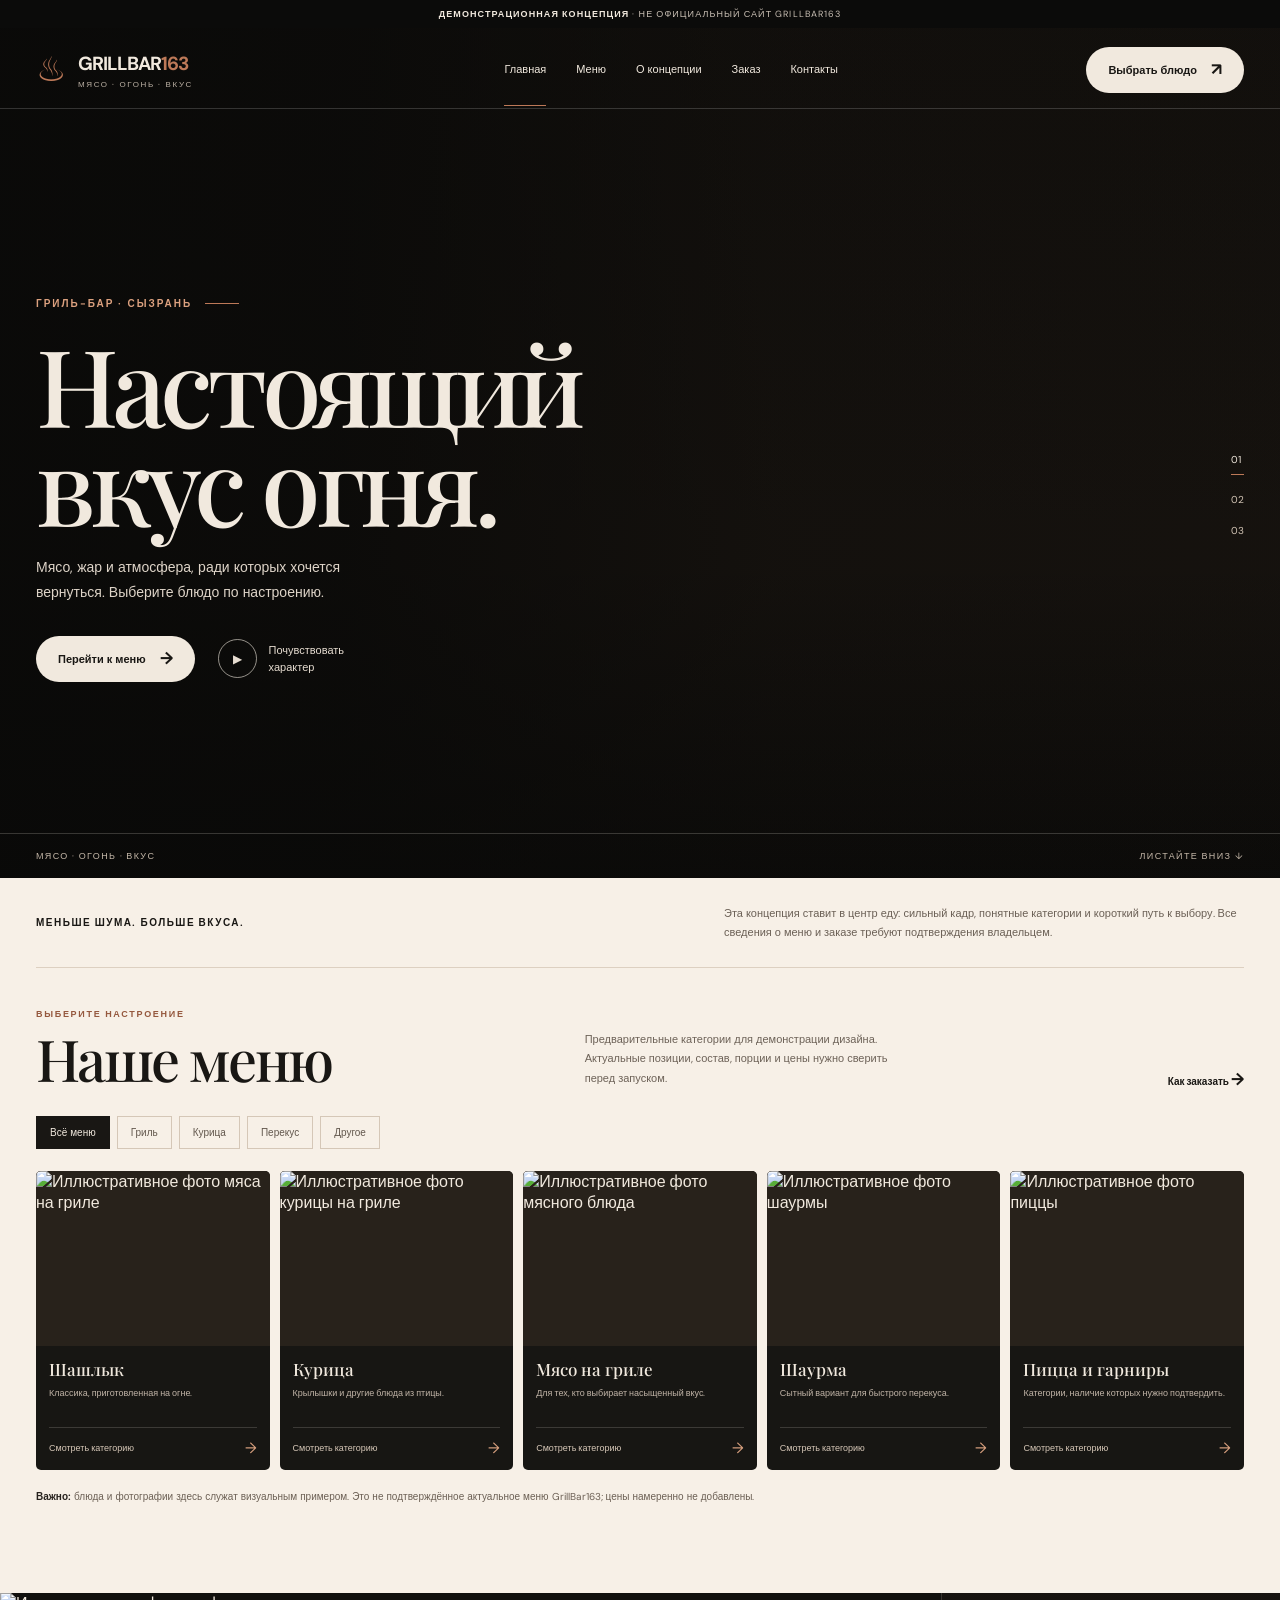
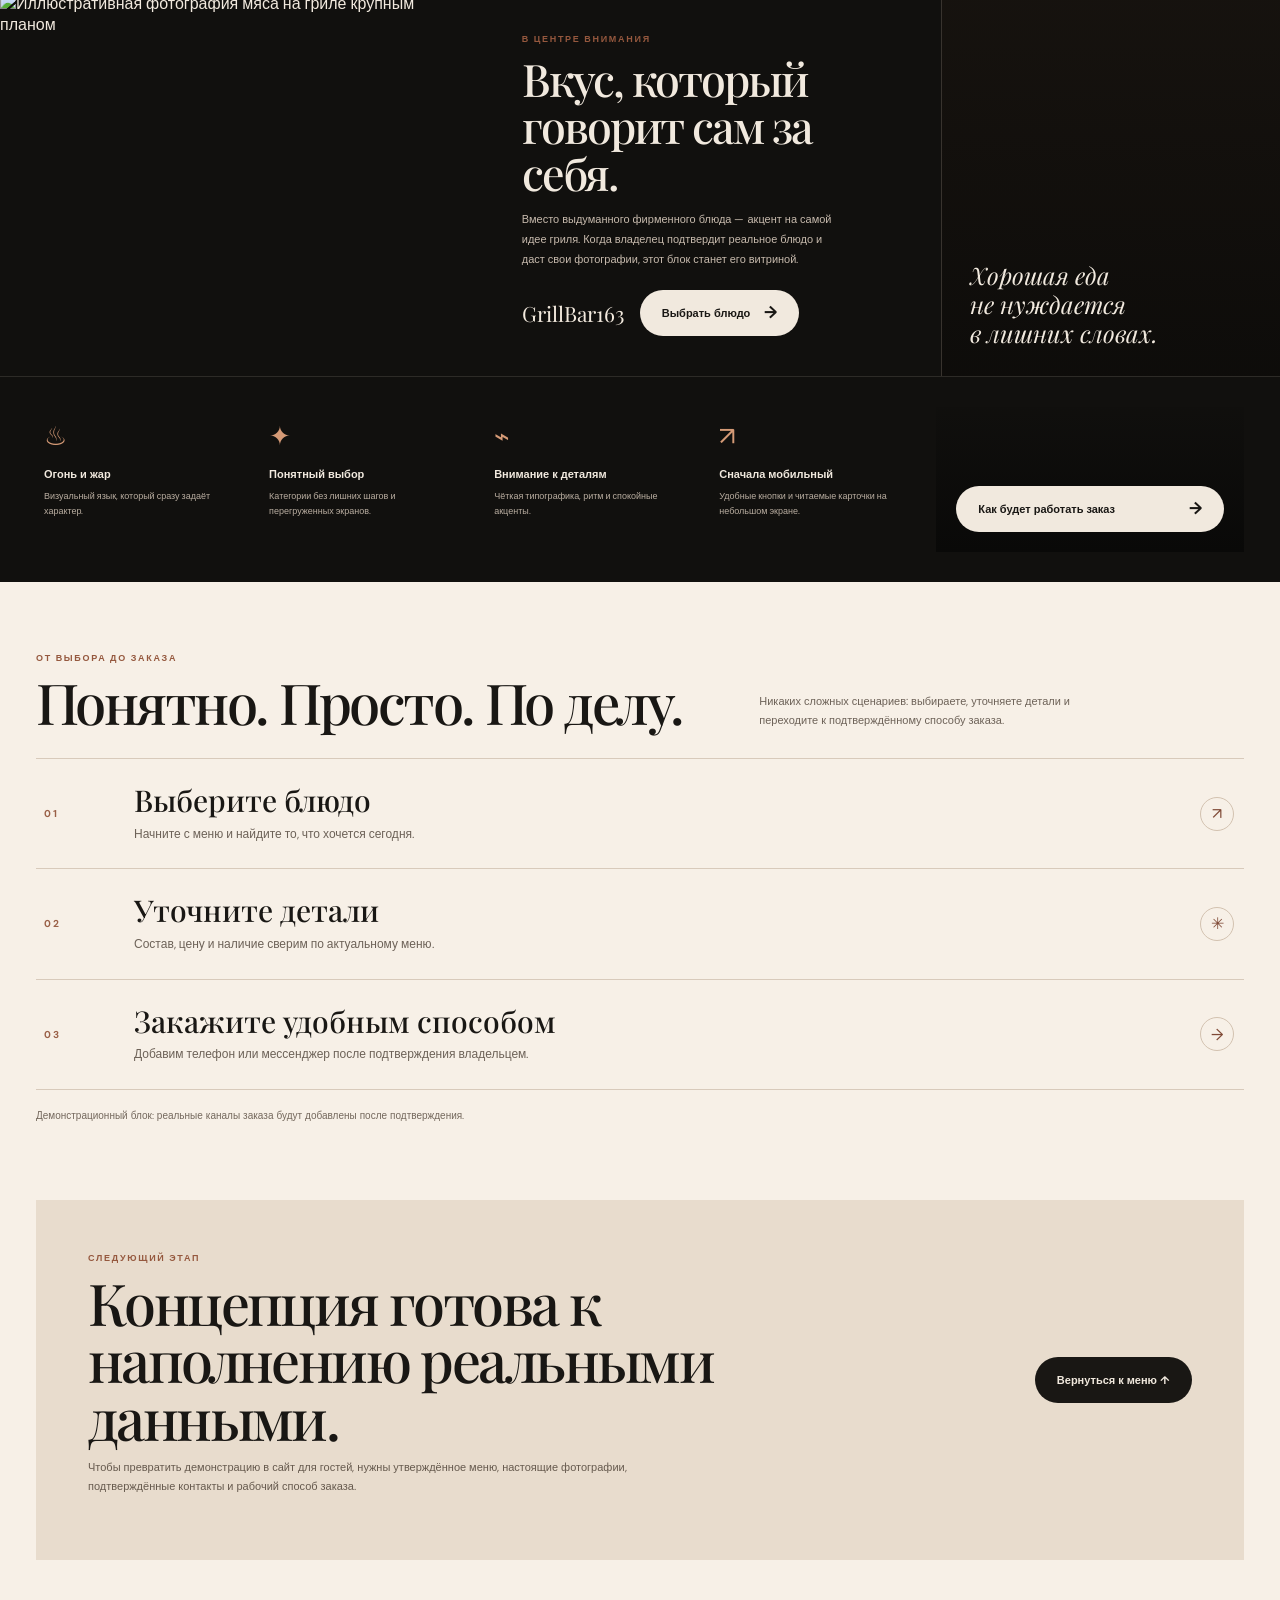
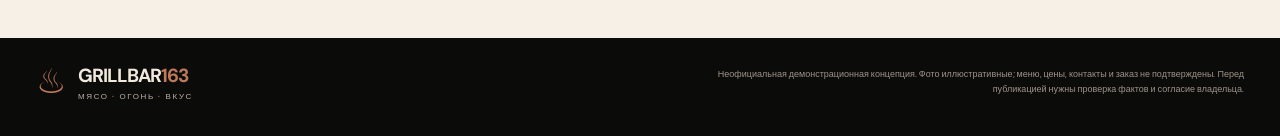
==== commit a26812b5: "Fix mobile overflow and redesign order steps as editorial list" ====
--- a/demos/grillbar163/index.html
+++ b/demos/grillbar163/index.html
@@ -22,8 +22,32 @@
 .values{background:#11100e;color:var(--cream);border-top:1px solid rgba(241,233,222,.12)}.values-grid{display:grid;grid-template-columns:repeat(4,1fr) 1.5fr;gap:20px;align-items:stretch;padding:30px 0}.value{padding:12px 8px}.value-icon{color:#d59a76;font-size:26px;margin-bottom:14px}.value h3{font-size:11px;margin:0 0 8px}.value p{font-size:9px;line-height:1.7;color:#b9ada0;margin:0}.value-cta{position:relative;min-height:145px;display:flex;align-items:flex-end;padding:20px;background:linear-gradient(0deg,rgba(8,8,7,.88),rgba(8,8,7,.1)),url("https://images.unsplash.com/photo-1517248135467-4c7edcad34c4?auto=format&fit=crop&w=900&q=80") center/cover}.value-cta .btn{width:100%;justify-content:space-between}
 .footer{background:#0b0b0a;color:var(--cream);padding:25px 0 35px}.footer-inner{display:flex;align-items:center;justify-content:space-between;gap:25px}.footer-note{max-width:570px;text-align:right;font-size:9px;line-height:1.7;color:#9e9388}.mobile-bar{display:none}[hidden]{display:none!important}
 @media(max-width:1050px){.wrap,.hero-inner{width:calc(100% - 48px)}.nav-links{gap:18px}.brand{min-width:190px}.menu-grid{grid-template-columns:repeat(3,minmax(0,1fr))}.menu-image{height:200px}.feature-grid{grid-template-columns:1fr 1fr}.feature-art{display:none}.values-grid{grid-template-columns:repeat(4,1fr)}.value-cta{grid-column:1/-1;min-height:160px}}
-@media(max-width:640px){html{scroll-padding-top:72px}.wrap,.hero-inner{width:calc(100% - 36px)}.concept{font-size:8px;letter-spacing:.08em;padding:8px}.nav{height:64px}.brand{min-width:0;gap:8px}.brand-mark{font-size:29px}.brand-name{font-size:16px}.brand small{font-size:7px}.nav-links{display:none}.nav>.btn{min-height:38px;padding:0 14px;font-size:10px}.hero{min-height:calc(100svh - 25px);min-height:max(650px,calc(100svh - 25px));align-items:flex-end}.hero-bg{background-image:linear-gradient(90deg,rgba(9,9,8,.72),rgba(9,9,8,.22)),linear-gradient(0deg,rgba(9,9,8,.94) 0%,rgba(9,9,8,.5) 48%,rgba(9,9,8,.24)),url("https://images.unsplash.com/photo-1544025162-d76694265947?auto=format&fit=crop&w=1200&q=88");background-position:58% center}.hero-inner{padding:165px 0 94px}.hero-copy{max-width:390px}.eyebrow{font-size:9px;letter-spacing:.15em}h1{font-size:clamp(56px,14vw,82px);line-height:.94;margin:22px 0 18px;letter-spacing:-.06em}.hero-description{font-size:13px;max-width:285px}.hero-actions{gap:15px;flex-wrap:wrap;margin-top:25px}.hero-actions .btn{min-height:47px;padding:0 17px}.video-link{font-size:10px}.play{width:35px;height:35px}.hero-index{display:none}.hero-bottom{padding:13px 18px;font-size:8px;letter-spacing:.1em}.intro-inner{align-items:flex-start;flex-direction:column;gap:8px;padding:19px 0}.intro-copy{font-size:10px}.section{padding:56px 0}.menu-section{padding-top:34px}.section-head{align-items:flex-start;flex-direction:column;gap:12px;margin-bottom:21px}h2{font-size:43px}.section-intro{font-size:11px}.all-menu{margin-top:2px}.filters{gap:6px;margin-bottom:16px}.filter{padding:9px 10px;font-size:9px}.menu-grid{grid-template-columns:1fr;gap:10px}.menu-card{display:grid;grid-template-columns:38% 1fr;min-height:150px}.menu-image{height:100%;min-height:150px}.menu-info{display:flex;flex-direction:column;justify-content:center;padding:12px}.menu-info h3{font-size:18px}.menu-info p{font-size:10px;min-height:0}.menu-link{margin-top:10px;padding-top:8px;font-size:9px}.menu-note{font-size:9px}.feature-grid{grid-template-columns:1fr}.feature-image{height:255px;min-height:0}.feature-copy{padding:27px 22px 30px}.feature-title{font-size:36px}.feature-copy p{font-size:11px}.feature-cta{justify-content:space-between}.values-grid{grid-template-columns:1fr 1fr;gap:8px;padding:20px 0}.value{padding:12px 5px}.value-icon{margin-bottom:9px;font-size:24px}.value h3{font-size:11px}.value p{font-size:9px}.value-cta{grid-column:1/-1;min-height:155px;margin-top:8px}.footer-inner{align-items:flex-start;flex-direction:column}.footer-note{text-align:left}.mobile-bar{position:fixed;z-index:20;left:0;right:0;bottom:0;display:grid;grid-template-columns:1fr 1fr;gap:8px;padding:9px 10px calc(9px + env(safe-area-inset-bottom));background:rgba(11,11,10,.96);border-top:1px solid rgba(241,233,222,.18);backdrop-filter:blur(12px)}.mobile-bar .btn{min-height:43px;padding:0 10px;font-size:10px}}
+@media(max-width:640px){html{scroll-padding-top:72px}.wrap,.hero-inner{width:calc(100% - 36px)}.concept{font-size:8px;letter-spacing:.08em;padding:8px}.nav{height:64px}.brand{min-width:0;gap:8px}.brand-mark{font-size:29px}.brand-name{font-size:16px}.brand small{font-size:7px}.nav-links{display:none}.nav>.btn{min-height:38px;padding:0 14px;font-size:10px}.hero{min-height:calc(100svh - 25px);min-height:max(650px,calc(100svh - 25px));align-items:flex-end}.hero-bg{background-image:linear-gradient(90deg,rgba(9,9,8,.72),rgba(9,9,8,.22)),linear-gradient(0deg,rgba(9,9,8,.94) 0%,rgba(9,9,8,.5) 48%,rgba(9,9,8,.24)),url("https://images.unsplash.com/photo-1544025162-d76694265947?auto=format&fit=crop&w=1200&q=88");background-position:58% center}.hero-inner{padding:165px 0 94px}.hero-copy{max-width:390px}.eyebrow{font-size:9px;letter-spacing:.15em}h1{font-size:clamp(56px,14vw,82px);line-height:.94;margin:22px 0 18px;letter-spacing:-.06em}.hero-description{font-size:13px;max-width:285px}.hero-actions{gap:15px;flex-wrap:wrap;margin-top:25px}.hero-actions .btn{min-height:47px;padding:0 17px}.video-link{font-size:10px}.play{width:35px;height:35px}.hero-index{display:none}.hero-bottom{padding:13px 18px;font-size:8px;letter-spacing:.1em}.intro-inner{align-items:flex-start;flex-direction:column;gap:8px;padding:19px 0}.intro-copy{font-size:10px}.section{padding:56px 0}.menu-section{padding-top:34px}.section-head{align-items:flex-start;flex-direction:column;gap:12px;margin-bottom:21px}h2{font-size:43px}.section-intro{font-size:11px}.all-menu{margin-top:2px}.filters{gap:6px;margin-bottom:16px}.filter{padding:9px 10px;font-size:9px}.menu-grid{grid-template-columns:1fr;gap:12px}.menu-card{display:grid;grid-template-columns:minmax(0,36%) minmax(0,1fr);min-width:0;min-height:0}.menu-image{height:auto;min-height:0;aspect-ratio:1/1;align-self:stretch}.menu-info{display:flex;flex-direction:column;justify-content:center;min-width:0;padding:clamp(12px,4vw,18px)}.menu-info h3{font-size:clamp(16px,4.8vw,20px);overflow-wrap:anywhere}.menu-info p{font-size:10px;min-height:0;overflow-wrap:anywhere}.menu-link{margin-top:10px;padding-top:8px;font-size:9px;min-width:0}.menu-link span:first-child{min-width:0;overflow-wrap:anywhere}.menu-note{font-size:9px}.feature-grid{grid-template-columns:1fr}.feature-image{height:255px;min-height:0}.feature-copy{padding:27px 22px 30px}.feature-title{font-size:36px}.feature-copy p{font-size:11px}.feature-cta{justify-content:space-between}.values-grid{grid-template-columns:1fr 1fr;gap:8px;padding:20px 0}.value{padding:12px 5px}.value-icon{margin-bottom:9px;font-size:24px}.value h3{font-size:11px}.value p{font-size:9px}.value-cta{grid-column:1/-1;min-height:155px;margin-top:8px}.footer-inner{align-items:flex-start;flex-direction:column}.footer-note{text-align:left}.mobile-bar{position:fixed;z-index:20;left:0;right:0;bottom:0;display:grid;grid-template-columns:1fr 1fr;gap:8px;padding:9px 10px calc(9px + env(safe-area-inset-bottom));background:rgba(11,11,10,.96);border-top:1px solid rgba(241,233,222,.18);backdrop-filter:blur(12px)}.mobile-bar .btn{min-height:43px;padding:0 10px;font-size:10px}}
 @media(prefers-reduced-motion:reduce){html{scroll-behavior:auto}*,*::before,*::after{transition:none!important;animation:none!important}}
+
+.order-section{background:var(--paper);color:var(--ink);padding:70px 0 76px}
+.order-heading{display:grid;grid-template-columns:minmax(0,1fr) minmax(0,.72fr);gap:50px;align-items:end;margin-bottom:28px}
+.order-heading h2{max-width:660px;font-size:clamp(38px,4.4vw,58px)}
+.order-heading .section-intro{max-width:360px}
+.order-steps{border-top:1px solid #d8cabb}
+.order-step{display:grid;grid-template-columns:70px minmax(0,1fr) 36px;gap:20px;align-items:center;padding:24px 8px;border-bottom:1px solid #d8cabb}
+.step-number{font-size:10px;letter-spacing:.15em;color:#9a6047;font-weight:700}
+.step-copy{min-width:0}
+.step-copy h3{font-family:"Playfair Display",Georgia,serif;font-weight:500;font-size:clamp(22px,2.4vw,30px);line-height:1.18;margin:0 0 6px;overflow-wrap:anywhere}
+.step-copy p{font-size:12px;line-height:1.65;color:#6d6258;margin:0;max-width:520px}
+.order-step>a,.step-symbol{width:34px;height:34px;display:grid;place-items:center;border:1px solid #d3c2b0;border-radius:50%;font-size:16px;color:#7f4936}
+.order-note{font-size:10px;color:#74685d;line-height:1.6;margin:18px 0 0}
+@media(max-width:640px){
+.order-section{padding:55px 0 62px}
+.order-heading{grid-template-columns:minmax(0,1fr);gap:13px;margin-bottom:24px}
+.order-heading h2{font-size:clamp(38px,10vw,48px);max-width:450px}
+.order-heading .section-intro{font-size:11px;max-width:100%}
+.order-step{grid-template-columns:34px minmax(0,1fr) 30px;gap:12px;padding:20px 0}
+.step-copy h3{font-size:clamp(20px,5.7vw,25px);line-height:1.16}
+.step-copy p{font-size:11px;line-height:1.6}
+.order-step>a,.step-symbol{width:29px;height:29px;font-size:14px}
+.order-note{font-size:9px}
+}
 </style>
 </head>
 <body id="top">
@@ -46,7 +70,7 @@
 </div><p class="menu-note"><strong>Важно:</strong> блюда и фотографии здесь служат визуальным примером. Это не подтверждённое актуальное меню GrillBar163; цены намеренно не добавлены.</p></div></section>
 <section class="feature" id="story"><div class="feature-grid"><div class="feature-image"><img src="https://images.unsplash.com/photo-1544025162-d76694265947?auto=format&fit=crop&w=1200&q=88" alt="Иллюстративная фотография мяса на гриле крупным планом" loading="lazy"></div><div class="feature-copy"><div class="kicker">В центре внимания</div><h2 class="feature-title">Вкус, который<br>говорит сам за себя.</h2><p>Вместо выдуманного фирменного блюда — акцент на самой идее гриля. Когда владелец подтвердит реальное блюдо и даст свои фотографии, этот блок станет его витриной.</p><div class="feature-cta"><span class="feature-price">GrillBar163</span><a class="btn btn-cream" href="#menu">Выбрать блюдо <span class="arrow">→</span></a></div></div><div class="feature-art"><blockquote>Хорошая еда<br>не нуждается<br>в лишних словах.</blockquote></div></div></section>
 <section class="values"><div class="wrap values-grid"><div class="value"><div class="value-icon" aria-hidden="true">♨</div><h3>Огонь и жар</h3><p>Визуальный язык, который сразу задаёт характер.</p></div><div class="value"><div class="value-icon" aria-hidden="true">✦</div><h3>Понятный выбор</h3><p>Категории без лишних шагов и перегруженных экранов.</p></div><div class="value"><div class="value-icon" aria-hidden="true">⌁</div><h3>Внимание к деталям</h3><p>Чёткая типографика, ритм и спокойные акценты.</p></div><div class="value"><div class="value-icon" aria-hidden="true">↗</div><h3>Сначала мобильный</h3><p>Удобные кнопки и читаемые карточки на небольшом экране.</p></div><div class="value-cta"><a class="btn btn-cream" href="#order">Как будет работать заказ <span class="arrow">→</span></a></div></div></section>
-<section class="section" id="order" style="background:#f7f0e7;color:#191714"><div class="wrap"><div class="section-head"><div><div class="kicker">Путь к заказу</div><h2>Без лишних шагов.</h2></div><p class="section-intro">Настоящий канал заказа добавим после подтверждения владельцем. Пока здесь — план пользовательского пути, а не имитация работающей корзины.</p></div><div class="menu-grid" style="grid-template-columns:repeat(3,minmax(0,1fr))"><article style="border:1px solid #dfd2c2;padding:22px;background:#f1e9de"><div class="kicker">01 / Выбор</div><h3 style="font-family:'Playfair Display',Georgia,serif;font-size:24px;font-weight:500">Откройте меню</h3><p style="font-size:11px;line-height:1.7;color:#6b6056">Сравните категории и найдите то, что хочется сегодня.</p></article><article style="border:1px solid #dfd2c2;padding:22px;background:#f1e9de"><div class="kicker">02 / Уточнение</div><h3 style="font-family:'Playfair Display',Georgia,serif;font-size:24px;font-weight:500">Проверьте детали</h3><p style="font-size:11px;line-height:1.7;color:#6b6056">Состав, цену, размер порции и наличие подтвердим по актуальному меню.</p></article><article style="border:1px solid #dfd2c2;padding:22px;background:#f1e9de"><div class="kicker">03 / Заказ</div><h3 style="font-family:'Playfair Display',Georgia,serif;font-size:24px;font-weight:500">Выберите способ</h3><p style="font-size:11px;line-height:1.7;color:#6b6056">Телефон, мессенджер или доставка появятся только после проверки официальных данных.</p></article></div></div></section>
+<section class="section order-section" id="order"><div class="wrap"><div class="order-heading"><div><div class="kicker">От выбора до заказа</div><h2>Понятно. Просто. По делу.</h2></div><p class="section-intro">Никаких сложных сценариев: выбираете, уточняете детали и переходите к подтверждённому способу заказа.</p></div><div class="order-steps"><article class="order-step"><span class="step-number">01</span><div class="step-copy"><h3>Выберите блюдо</h3><p>Начните с меню и найдите то, что хочется сегодня.</p></div><a href="#menu" aria-label="Перейти к меню">↗</a></article><article class="order-step"><span class="step-number">02</span><div class="step-copy"><h3>Уточните детали</h3><p>Состав, цену и наличие сверим по актуальному меню.</p></div><span class="step-symbol" aria-hidden="true">✳</span></article><article class="order-step"><span class="step-number">03</span><div class="step-copy"><h3>Закажите удобным способом</h3><p>Добавим телефон или мессенджер после подтверждения владельцем.</p></div><span class="step-symbol" aria-hidden="true">→</span></article></div><p class="order-note">Демонстрационный блок: реальные каналы заказа будут добавлены после подтверждения.</p></div></section>
 <section class="section" id="contacts" style="padding-top:0;background:#f7f0e7;color:#191714"><div class="wrap"><div style="padding:clamp(28px,5vw,52px);background:#e8dccd;display:flex;justify-content:space-between;align-items:center;gap:30px;flex-wrap:wrap"><div><div class="kicker">Следующий этап</div><h2 style="max-width:720px">Концепция готова к наполнению реальными данными.</h2><p style="font-size:11px;line-height:1.8;color:#665a4e;max-width:570px">Чтобы превратить демонстрацию в сайт для гостей, нужны утверждённое меню, настоящие фотографии, подтверждённые контакты и рабочий способ заказа.</p></div><a class="btn" style="background:#191714;color:#f1e9de;border-radius:999px" href="#menu">Вернуться к меню ↑</a></div></div></section>
 </main>
 <footer class="footer"><div class="wrap footer-inner"><a class="brand" href="#top"><span class="brand-mark" aria-hidden="true">♨</span><span class="brand-name">GRILLBAR<span>163</span><small>Мясо · огонь · вкус</small></span></a><div class="footer-note">Неофициальная демонстрационная концепция. Фото иллюстративные; меню, цены, контакты и заказ не подтверждены. Перед публикацией нужны проверка фактов и согласие владельца.</div></div></footer>
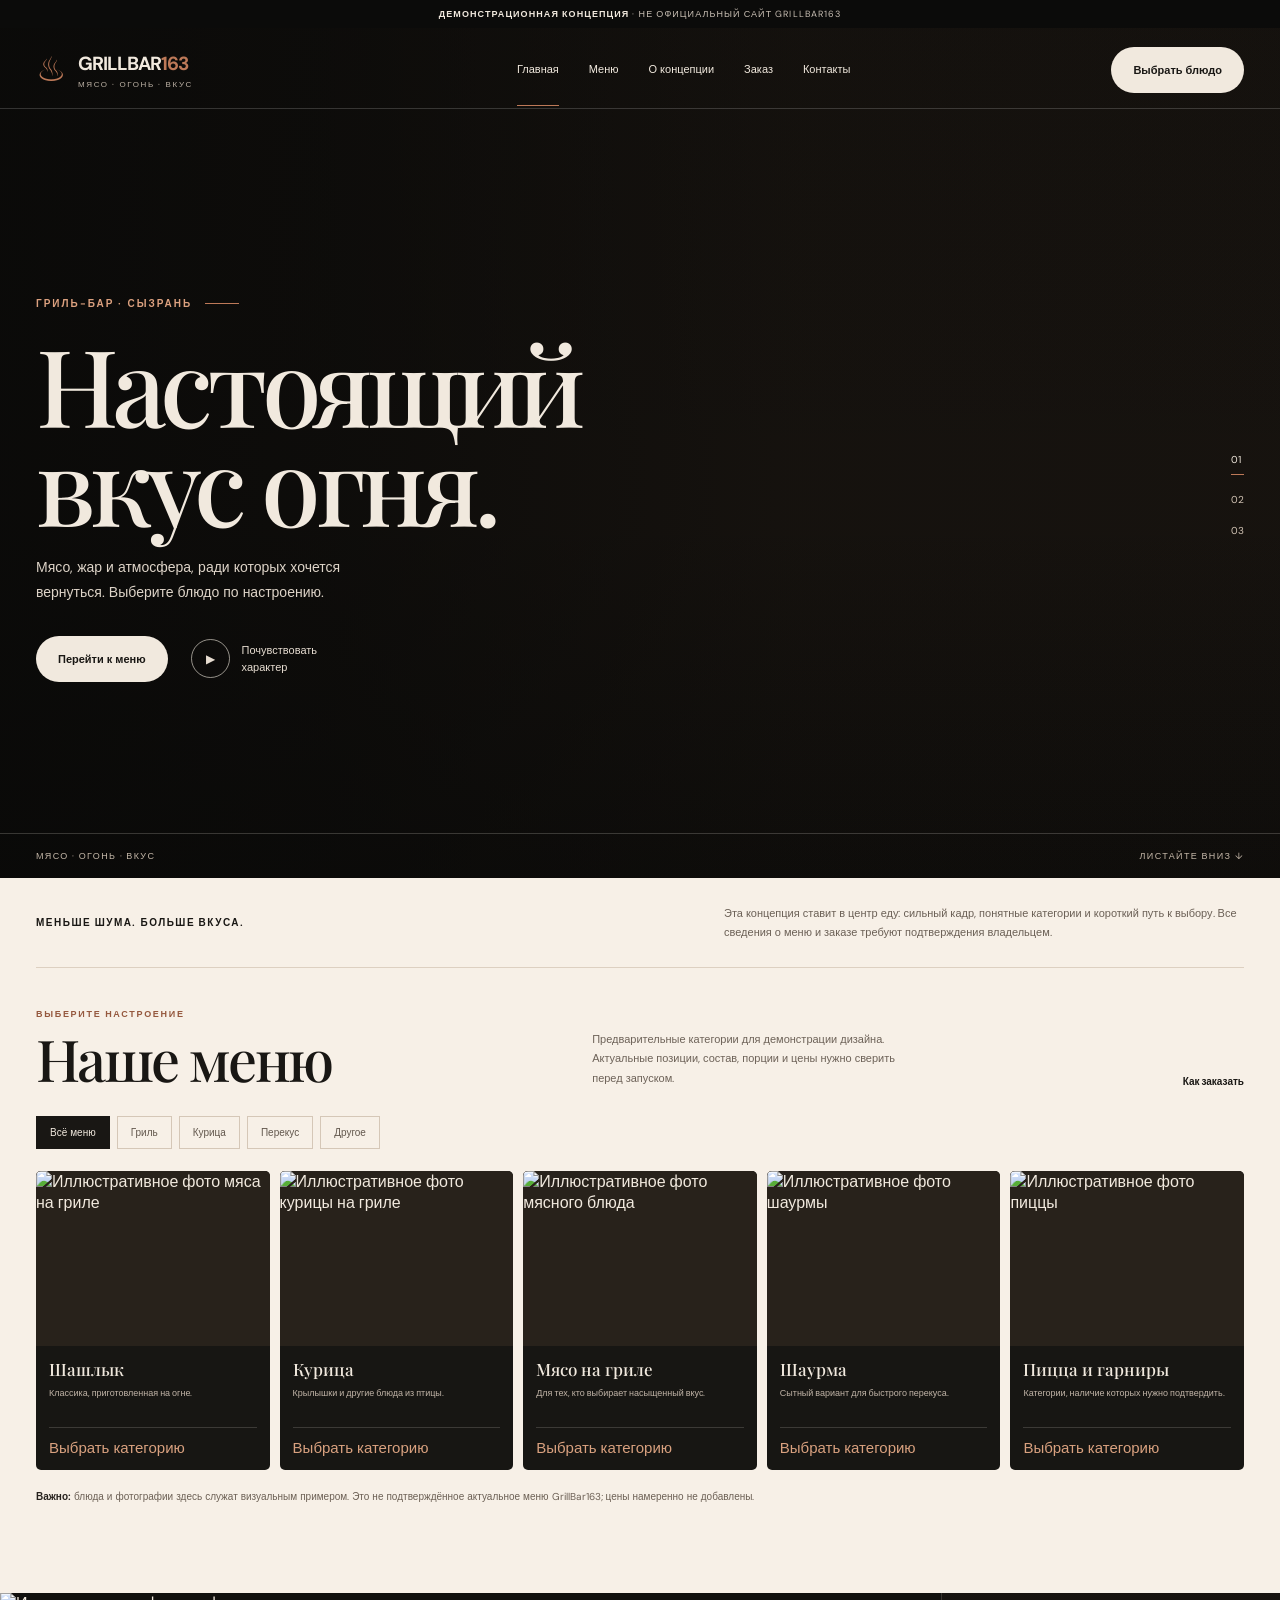
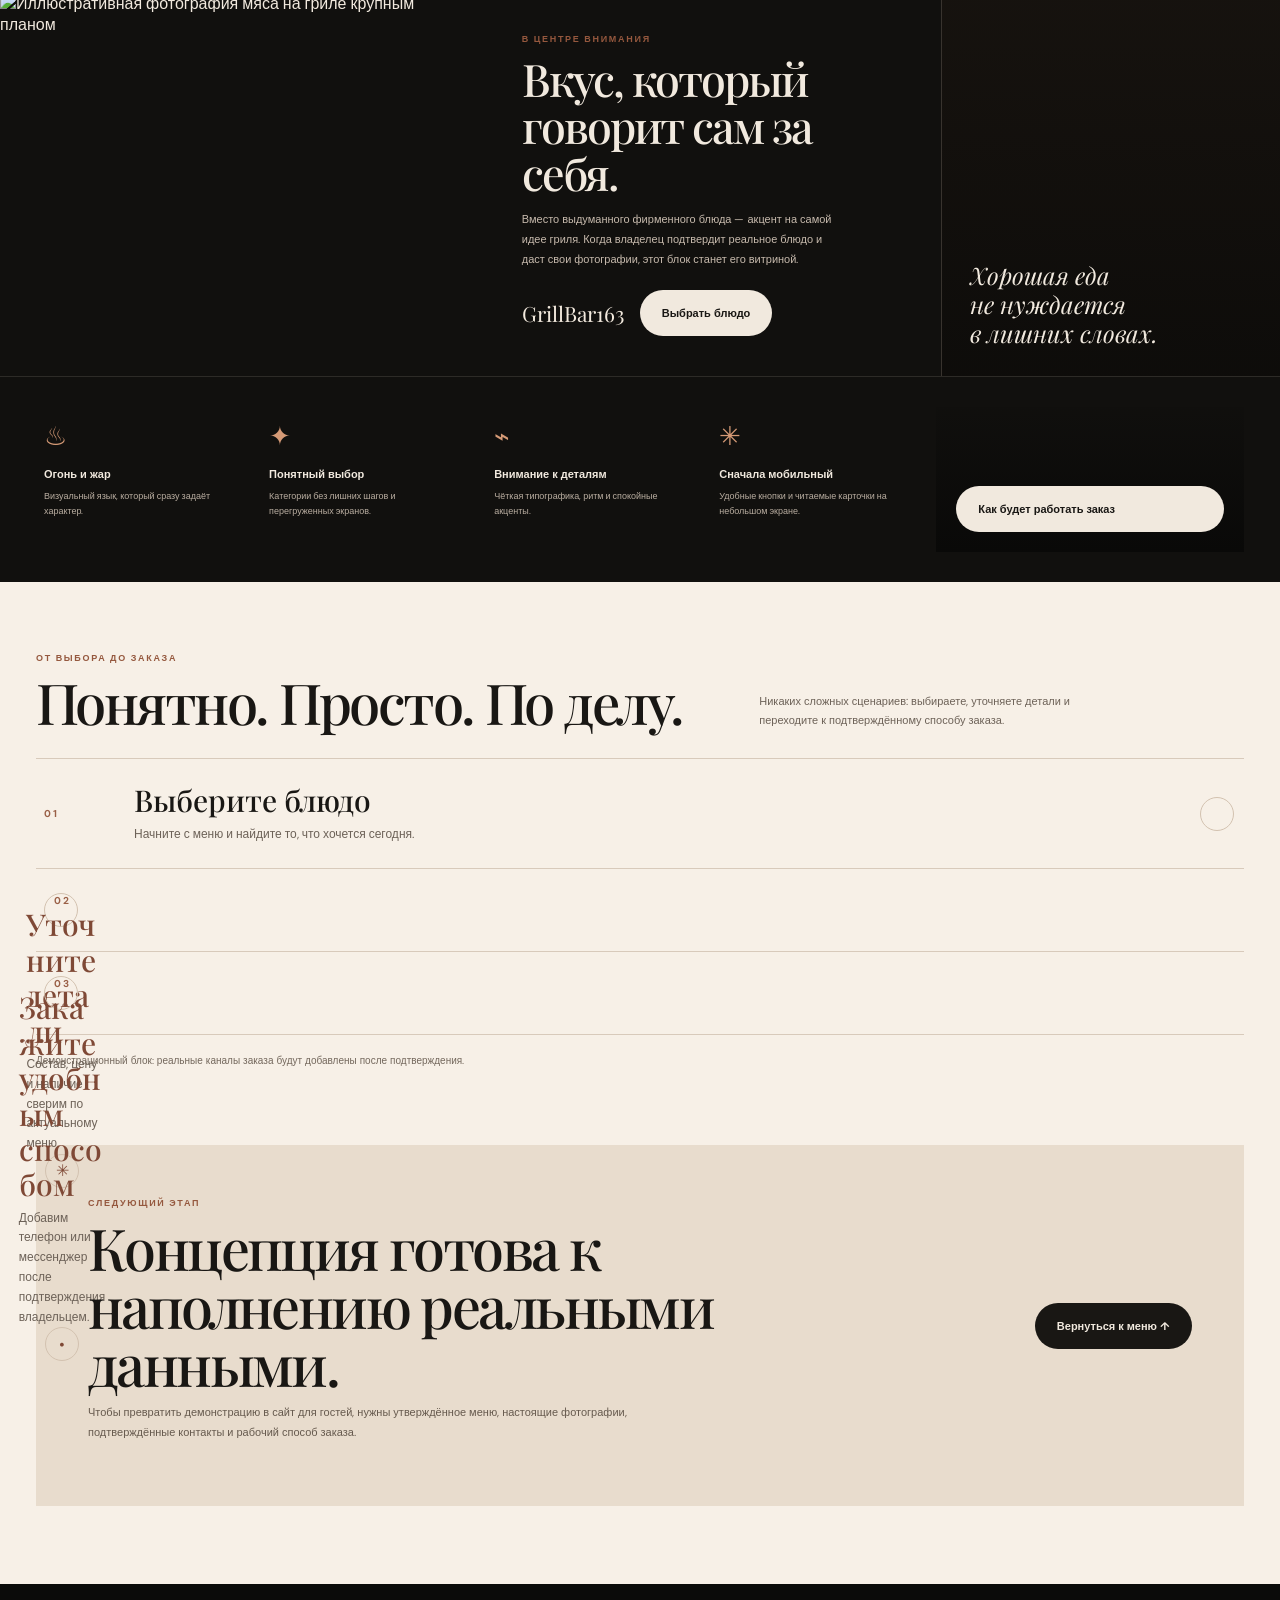
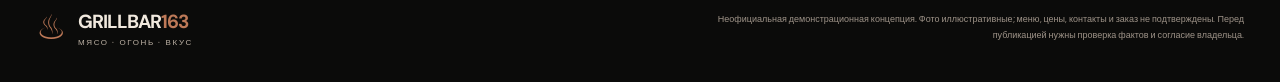
==== commit 9278ed7f: "Remove button arrows and intensify cinematic grill hero imagery" ====
--- a/demos/grillbar163/index.html
+++ b/demos/grillbar163/index.html
@@ -13,7 +13,7 @@
 .concept{position:relative;z-index:12;padding:8px 16px;background:#0b0b0a;color:#c9bfb4;text-align:center;font-size:9px;letter-spacing:.12em;text-transform:uppercase}.concept strong{color:var(--cream)}
 header{position:absolute;z-index:10;top:31px;left:0;right:0;border-bottom:1px solid rgba(255,255,255,.17)}.nav{height:77px;display:flex;align-items:center;justify-content:space-between;gap:24px}.brand{display:flex;align-items:center;gap:12px;min-width:220px}.brand-mark{color:var(--clay);font-size:34px;line-height:1;font-family:Georgia,serif}.brand-name{font-size:19px;letter-spacing:-.055em;font-weight:700}.brand-name span{color:var(--clay)}.brand small{display:block;margin-top:3px;font-size:8px;letter-spacing:.2em;text-transform:uppercase;color:#bcb1a4;font-weight:500}.nav-links{display:flex;align-items:center;gap:30px;font-size:11px;color:#f1e9de}.nav-links a{padding:29px 0;border-bottom:1px solid transparent}.nav-links a:hover,.nav-links a:first-child{border-color:var(--clay)}
 .btn{min-height:46px;display:inline-flex;align-items:center;justify-content:center;gap:14px;padding:0 21px;font-size:11px;font-weight:700;border:1px solid transparent;transition:background .2s ease,border-color .2s ease}.btn-cream{background:var(--cream);color:var(--ink);border-radius:999px}.btn-cream:hover{background:#fff9f0}.btn-outline{background:transparent;color:var(--cream);border-color:rgba(241,233,222,.42);border-radius:999px}.btn-outline:hover{border-color:var(--cream)}.arrow{font-size:17px;line-height:1}
-.hero{position:relative;isolation:isolate;min-height:min(850px,calc(100svh - 26px));display:flex;align-items:center;overflow:hidden;background:#17130f}.hero-bg{position:absolute;inset:0;z-index:-2;background-image:linear-gradient(90deg,rgba(9,9,8,.91) 0%,rgba(9,9,8,.78) 27%,rgba(9,9,8,.24) 60%,rgba(9,9,8,.12) 100%),linear-gradient(0deg,rgba(9,9,8,.76),transparent 37%,rgba(9,9,8,.26)),url("https://images.unsplash.com/photo-1544025162-d76694265947?auto=format&fit=crop&w=2400&q=90");background-position:center 54%;background-size:cover;transform:scale(1.01)}
+.hero{position:relative;isolation:isolate;min-height:min(850px,calc(100svh - 26px));display:flex;align-items:center;overflow:hidden;background:#17130f}.hero-bg{position:absolute;inset:0;z-index:-2;background-image:linear-gradient(90deg,rgba(9,9,8,.88) 0%,rgba(9,9,8,.68) 26%,rgba(9,9,8,.12) 62%,rgba(9,9,8,.04) 100%),linear-gradient(0deg,rgba(9,9,8,.58),transparent 42%,rgba(9,9,8,.12)),url("https://images.unsplash.com/photo-1558030006-450675393462?auto=format&fit=crop&w=2400&q=90");background-position:center 54%;background-size:cover;transform:scale(1.01)}
 .hero-inner{width:min(var(--max),calc(100% - 72px));margin:0 auto;padding:165px 0 92px}.hero-copy{max-width:570px}.eyebrow{display:flex;align-items:center;gap:13px;color:#dca17f;font-size:10px;letter-spacing:.2em;text-transform:uppercase;font-weight:700}.eyebrow:after{content:"";width:34px;height:1px;background:var(--clay)}h1,h2,.menu-info h3,.feature-title{font-family:"Playfair Display",Georgia,serif;font-weight:500}h1{margin:25px 0 22px;font-size:clamp(66px,8.4vw,118px);line-height:.92;letter-spacing:-.055em;text-wrap:balance}h1 span{display:block}.hero-description{max-width:340px;margin:0;color:#ded4c8;font-size:14px;line-height:1.8}.hero-actions{display:flex;align-items:center;gap:23px;margin-top:30px}.video-link{display:inline-flex;align-items:center;gap:12px;color:#e7ddd1;font-size:11px;line-height:1.5}.play{width:39px;height:39px;display:grid;place-items:center;border:1px solid rgba(241,233,222,.6);border-radius:50%;font-size:12px}.hero-bottom{position:absolute;left:0;right:0;bottom:0;display:flex;justify-content:space-between;gap:20px;padding:16px max(36px,calc((100vw - var(--max))/2));border-top:1px solid rgba(241,233,222,.2);font-size:9px;letter-spacing:.15em;text-transform:uppercase;color:#c5b8a9}.hero-index{position:absolute;right:max(36px,calc((100vw - var(--max))/2));top:50%;display:grid;gap:18px;color:#d4c6b7;font-size:10px}.hero-index span:first-child{color:var(--cream);border-bottom:1px solid var(--clay);padding-bottom:8px}
 .intro{background:var(--paper);color:var(--ink)}.intro-inner{display:flex;justify-content:space-between;align-items:center;gap:30px;padding:26px 0;border-bottom:1px solid #ddd0c1}.intro-label{font-size:10px;letter-spacing:.15em;text-transform:uppercase;font-weight:700}.intro-copy{max-width:520px;font-size:11px;line-height:1.7;color:#6b6056}
 .section{padding:78px 0}.menu-section{background:var(--paper);color:var(--ink);padding-top:40px}.section-head{display:flex;justify-content:space-between;align-items:flex-end;gap:30px;margin-bottom:28px}.kicker{font-size:9px;letter-spacing:.19em;text-transform:uppercase;font-weight:700;color:#95583e}h2{font-size:clamp(38px,4.5vw,60px);line-height:1;letter-spacing:-.045em;margin:10px 0 0}.section-intro{max-width:330px;margin:0;color:#6d6258;font-size:11px;line-height:1.75}.all-menu{font-size:10px;font-weight:700;white-space:nowrap}.filters{display:flex;gap:7px;flex-wrap:wrap;margin:0 0 22px}.filter{border:1px solid #d5c7b7;color:#62574d;background:transparent;padding:9px 13px;font-size:10px;cursor:pointer}.filter[aria-pressed="true"]{background:var(--ink);color:var(--cream);border-color:var(--ink)}
@@ -22,7 +22,7 @@
 .values{background:#11100e;color:var(--cream);border-top:1px solid rgba(241,233,222,.12)}.values-grid{display:grid;grid-template-columns:repeat(4,1fr) 1.5fr;gap:20px;align-items:stretch;padding:30px 0}.value{padding:12px 8px}.value-icon{color:#d59a76;font-size:26px;margin-bottom:14px}.value h3{font-size:11px;margin:0 0 8px}.value p{font-size:9px;line-height:1.7;color:#b9ada0;margin:0}.value-cta{position:relative;min-height:145px;display:flex;align-items:flex-end;padding:20px;background:linear-gradient(0deg,rgba(8,8,7,.88),rgba(8,8,7,.1)),url("https://images.unsplash.com/photo-1517248135467-4c7edcad34c4?auto=format&fit=crop&w=900&q=80") center/cover}.value-cta .btn{width:100%;justify-content:space-between}
 .footer{background:#0b0b0a;color:var(--cream);padding:25px 0 35px}.footer-inner{display:flex;align-items:center;justify-content:space-between;gap:25px}.footer-note{max-width:570px;text-align:right;font-size:9px;line-height:1.7;color:#9e9388}.mobile-bar{display:none}[hidden]{display:none!important}
 @media(max-width:1050px){.wrap,.hero-inner{width:calc(100% - 48px)}.nav-links{gap:18px}.brand{min-width:190px}.menu-grid{grid-template-columns:repeat(3,minmax(0,1fr))}.menu-image{height:200px}.feature-grid{grid-template-columns:1fr 1fr}.feature-art{display:none}.values-grid{grid-template-columns:repeat(4,1fr)}.value-cta{grid-column:1/-1;min-height:160px}}
-@media(max-width:640px){html{scroll-padding-top:72px}.wrap,.hero-inner{width:calc(100% - 36px)}.concept{font-size:8px;letter-spacing:.08em;padding:8px}.nav{height:64px}.brand{min-width:0;gap:8px}.brand-mark{font-size:29px}.brand-name{font-size:16px}.brand small{font-size:7px}.nav-links{display:none}.nav>.btn{min-height:38px;padding:0 14px;font-size:10px}.hero{min-height:calc(100svh - 25px);min-height:max(650px,calc(100svh - 25px));align-items:flex-end}.hero-bg{background-image:linear-gradient(90deg,rgba(9,9,8,.72),rgba(9,9,8,.22)),linear-gradient(0deg,rgba(9,9,8,.94) 0%,rgba(9,9,8,.5) 48%,rgba(9,9,8,.24)),url("https://images.unsplash.com/photo-1544025162-d76694265947?auto=format&fit=crop&w=1200&q=88");background-position:58% center}.hero-inner{padding:165px 0 94px}.hero-copy{max-width:390px}.eyebrow{font-size:9px;letter-spacing:.15em}h1{font-size:clamp(56px,14vw,82px);line-height:.94;margin:22px 0 18px;letter-spacing:-.06em}.hero-description{font-size:13px;max-width:285px}.hero-actions{gap:15px;flex-wrap:wrap;margin-top:25px}.hero-actions .btn{min-height:47px;padding:0 17px}.video-link{font-size:10px}.play{width:35px;height:35px}.hero-index{display:none}.hero-bottom{padding:13px 18px;font-size:8px;letter-spacing:.1em}.intro-inner{align-items:flex-start;flex-direction:column;gap:8px;padding:19px 0}.intro-copy{font-size:10px}.section{padding:56px 0}.menu-section{padding-top:34px}.section-head{align-items:flex-start;flex-direction:column;gap:12px;margin-bottom:21px}h2{font-size:43px}.section-intro{font-size:11px}.all-menu{margin-top:2px}.filters{gap:6px;margin-bottom:16px}.filter{padding:9px 10px;font-size:9px}.menu-grid{grid-template-columns:1fr;gap:12px}.menu-card{display:grid;grid-template-columns:minmax(0,36%) minmax(0,1fr);min-width:0;min-height:0}.menu-image{height:auto;min-height:0;aspect-ratio:1/1;align-self:stretch}.menu-info{display:flex;flex-direction:column;justify-content:center;min-width:0;padding:clamp(12px,4vw,18px)}.menu-info h3{font-size:clamp(16px,4.8vw,20px);overflow-wrap:anywhere}.menu-info p{font-size:10px;min-height:0;overflow-wrap:anywhere}.menu-link{margin-top:10px;padding-top:8px;font-size:9px;min-width:0}.menu-link span:first-child{min-width:0;overflow-wrap:anywhere}.menu-note{font-size:9px}.feature-grid{grid-template-columns:1fr}.feature-image{height:255px;min-height:0}.feature-copy{padding:27px 22px 30px}.feature-title{font-size:36px}.feature-copy p{font-size:11px}.feature-cta{justify-content:space-between}.values-grid{grid-template-columns:1fr 1fr;gap:8px;padding:20px 0}.value{padding:12px 5px}.value-icon{margin-bottom:9px;font-size:24px}.value h3{font-size:11px}.value p{font-size:9px}.value-cta{grid-column:1/-1;min-height:155px;margin-top:8px}.footer-inner{align-items:flex-start;flex-direction:column}.footer-note{text-align:left}.mobile-bar{position:fixed;z-index:20;left:0;right:0;bottom:0;display:grid;grid-template-columns:1fr 1fr;gap:8px;padding:9px 10px calc(9px + env(safe-area-inset-bottom));background:rgba(11,11,10,.96);border-top:1px solid rgba(241,233,222,.18);backdrop-filter:blur(12px)}.mobile-bar .btn{min-height:43px;padding:0 10px;font-size:10px}}
+@media(max-width:640px){html{scroll-padding-top:72px}.wrap,.hero-inner{width:calc(100% - 36px)}.concept{font-size:8px;letter-spacing:.08em;padding:8px}.nav{height:64px}.brand{min-width:0;gap:8px}.brand-mark{font-size:29px}.brand-name{font-size:16px}.brand small{font-size:7px}.nav-links{display:none}.nav>.btn{min-height:38px;padding:0 14px;font-size:10px}.hero{min-height:calc(100svh - 25px);min-height:max(650px,calc(100svh - 25px));align-items:flex-end}.hero-bg{background-image:linear-gradient(90deg,rgba(9,9,8,.66),rgba(9,9,8,.10)),linear-gradient(0deg,rgba(9,9,8,.92) 0%,rgba(9,9,8,.34) 48%,rgba(9,9,8,.12)),url("https://images.unsplash.com/photo-1558030006-450675393462?auto=format&fit=crop&w=1200&q=90");background-position:58% center}.hero-inner{padding:165px 0 94px}.hero-copy{max-width:390px}.eyebrow{font-size:9px;letter-spacing:.15em}h1{font-size:clamp(56px,14vw,82px);line-height:.94;margin:22px 0 18px;letter-spacing:-.06em}.hero-description{font-size:13px;max-width:285px}.hero-actions{gap:15px;flex-wrap:wrap;margin-top:25px}.hero-actions .btn{min-height:47px;padding:0 17px}.video-link{font-size:10px}.play{width:35px;height:35px}.hero-index{display:none}.hero-bottom{padding:13px 18px;font-size:8px;letter-spacing:.1em}.intro-inner{align-items:flex-start;flex-direction:column;gap:8px;padding:19px 0}.intro-copy{font-size:10px}.section{padding:56px 0}.menu-section{padding-top:34px}.section-head{align-items:flex-start;flex-direction:column;gap:12px;margin-bottom:21px}h2{font-size:43px}.section-intro{font-size:11px}.all-menu{margin-top:2px}.filters{gap:6px;margin-bottom:16px}.filter{padding:9px 10px;font-size:9px}.menu-grid{grid-template-columns:1fr;gap:12px}.menu-card{display:grid;grid-template-columns:minmax(0,36%) minmax(0,1fr);min-width:0;min-height:0}.menu-image{height:auto;min-height:0;aspect-ratio:1/1;align-self:stretch}.menu-info{display:flex;flex-direction:column;justify-content:center;min-width:0;padding:clamp(12px,4vw,18px)}.menu-info h3{font-size:clamp(16px,4.8vw,20px);overflow-wrap:anywhere}.menu-info p{font-size:10px;min-height:0;overflow-wrap:anywhere}.menu-link{margin-top:10px;padding-top:8px;font-size:9px;min-width:0}.menu-link span:first-child{min-width:0;overflow-wrap:anywhere}.menu-note{font-size:9px}.feature-grid{grid-template-columns:1fr}.feature-image{height:255px;min-height:0}.feature-copy{padding:27px 22px 30px}.feature-title{font-size:36px}.feature-copy p{font-size:11px}.feature-cta{justify-content:space-between}.values-grid{grid-template-columns:1fr 1fr;gap:8px;padding:20px 0}.value{padding:12px 5px}.value-icon{margin-bottom:9px;font-size:24px}.value h3{font-size:11px}.value p{font-size:9px}.value-cta{grid-column:1/-1;min-height:155px;margin-top:8px}.footer-inner{align-items:flex-start;flex-direction:column}.footer-note{text-align:left}.mobile-bar{position:fixed;z-index:20;left:0;right:0;bottom:0;display:grid;grid-template-columns:1fr 1fr;gap:8px;padding:9px 10px calc(9px + env(safe-area-inset-bottom));background:rgba(11,11,10,.96);border-top:1px solid rgba(241,233,222,.18);backdrop-filter:blur(12px)}.mobile-bar .btn{min-height:43px;padding:0 10px;font-size:10px}}
 @media(prefers-reduced-motion:reduce){html{scroll-behavior:auto}*,*::before,*::after{transition:none!important;animation:none!important}}
 
 .order-section{background:var(--paper);color:var(--ink);padding:70px 0 76px}
@@ -55,25 +55,25 @@
 <header><div class="wrap nav">
 <a class="brand" href="#top" aria-label="GrillBar163 — на главную"><span class="brand-mark" aria-hidden="true">♨</span><span class="brand-name">GRILLBAR<span>163</span><small>Мясо · огонь · вкус</small></span></a>
 <nav class="nav-links" aria-label="Главная навигация"><a href="#top">Главная</a><a href="#menu">Меню</a><a href="#story">О концепции</a><a href="#order">Заказ</a><a href="#contacts">Контакты</a></nav>
-<a class="btn btn-cream" href="#menu">Выбрать блюдо <span class="arrow">↗</span></a></div></header>
+<a class="btn btn-cream" href="#menu">Выбрать блюдо </a></div></header>
 <main>
-<section class="hero" aria-labelledby="hero-title"><div class="hero-bg" role="img" aria-label="Иллюстративная фотография мяса, приготовленного на огне"></div><div class="hero-inner"><div class="hero-copy"><div class="eyebrow">Гриль-бар · Сызрань</div><h1 id="hero-title">Настоящий <span>вкус огня.</span></h1><p class="hero-description">Мясо, жар и атмосфера, ради которых хочется вернуться. Выберите блюдо по настроению.</p><div class="hero-actions"><a class="btn btn-cream" href="#menu">Перейти к меню <span class="arrow">→</span></a><a class="video-link" href="#story"><span class="play" aria-hidden="true">▶</span><span>Почувствовать<br>характер</span></a></div></div></div><div class="hero-index" aria-hidden="true"><span>01</span><span>02</span><span>03</span></div><div class="hero-bottom"><span>Мясо · Огонь · Вкус</span><span>Листайте вниз ↓</span></div></section>
+<section class="hero" aria-labelledby="hero-title"><div class="hero-bg" role="img" aria-label="Иллюстративная фотография мяса, приготовленного на огне"></div><div class="hero-inner"><div class="hero-copy"><div class="eyebrow">Гриль-бар · Сызрань</div><h1 id="hero-title">Настоящий <span>вкус огня.</span></h1><p class="hero-description">Мясо, жар и атмосфера, ради которых хочется вернуться. Выберите блюдо по настроению.</p><div class="hero-actions"><a class="btn btn-cream" href="#menu">Перейти к меню </a><a class="video-link" href="#story"><span class="play" aria-hidden="true">▶</span><span>Почувствовать<br>характер</span></a></div></div></div><div class="hero-index" aria-hidden="true"><span>01</span><span>02</span><span>03</span></div><div class="hero-bottom"><span>Мясо · Огонь · Вкус</span><span>Листайте вниз ↓</span></div></section>
 <section class="intro"><div class="wrap intro-inner"><div class="intro-label">Меньше шума. Больше вкуса.</div><div class="intro-copy">Эта концепция ставит в центр еду: сильный кадр, понятные категории и короткий путь к выбору. Все сведения о меню и заказе требуют подтверждения владельцем.</div></div></section>
-<section class="section menu-section" id="menu"><div class="wrap"><div class="section-head"><div><div class="kicker">Выберите настроение</div><h2>Наше меню</h2></div><p class="section-intro">Предварительные категории для демонстрации дизайна. Актуальные позиции, состав, порции и цены нужно сверить перед запуском.</p><a class="all-menu" href="#order">Как заказать <span class="arrow">→</span></a></div>
+<section class="section menu-section" id="menu"><div class="wrap"><div class="section-head"><div><div class="kicker">Выберите настроение</div><h2>Наше меню</h2></div><p class="section-intro">Предварительные категории для демонстрации дизайна. Актуальные позиции, состав, порции и цены нужно сверить перед запуском.</p><a class="all-menu" href="#order">Как заказать </a></div>
 <div class="filters" role="group" aria-label="Фильтр категорий меню"><button class="filter" type="button" aria-pressed="true" data-filter="all">Всё меню</button><button class="filter" type="button" aria-pressed="false" data-filter="grill">Гриль</button><button class="filter" type="button" aria-pressed="false" data-filter="chicken">Курица</button><button class="filter" type="button" aria-pressed="false" data-filter="quick">Перекус</button><button class="filter" type="button" aria-pressed="false" data-filter="other">Другое</button></div>
 <div class="menu-grid" id="menu-grid">
-<article class="menu-card" data-category="grill"><div class="menu-image"><img src="https://images.unsplash.com/photo-1544025162-d76694265947?auto=format&fit=crop&w=800&q=85" alt="Иллюстративное фото мяса на гриле" loading="lazy"><span class="menu-number">01</span></div><div class="menu-info"><h3>Шашлык</h3><p>Классика, приготовленная на огне.</p><a class="menu-link" href="#order"><span>Смотреть категорию</span><span>→</span></a></div></article>
-<article class="menu-card" data-category="chicken"><div class="menu-image"><img src="https://images.unsplash.com/photo-1529193591184-b1d58069ecdd?auto=format&fit=crop&w=800&q=85" alt="Иллюстративное фото курицы на гриле" loading="lazy"><span class="menu-number">02</span></div><div class="menu-info"><h3>Курица</h3><p>Крылышки и другие блюда из птицы.</p><a class="menu-link" href="#order"><span>Смотреть категорию</span><span>→</span></a></div></article>
-<article class="menu-card" data-category="grill"><div class="menu-image"><img src="https://images.unsplash.com/photo-1558030006-450675393462?auto=format&fit=crop&w=800&q=85" alt="Иллюстративное фото мясного блюда" loading="lazy"><span class="menu-number">03</span></div><div class="menu-info"><h3>Мясо на гриле</h3><p>Для тех, кто выбирает насыщенный вкус.</p><a class="menu-link" href="#order"><span>Смотреть категорию</span><span>→</span></a></div></article>
-<article class="menu-card" data-category="quick"><div class="menu-image"><img src="https://images.unsplash.com/photo-1529006557810-274b9b2fc783?auto=format&fit=crop&w=800&q=85" alt="Иллюстративное фото шаурмы" loading="lazy"><span class="menu-number">04</span></div><div class="menu-info"><h3>Шаурма</h3><p>Сытный вариант для быстрого перекуса.</p><a class="menu-link" href="#order"><span>Смотреть категорию</span><span>→</span></a></div></article>
-<article class="menu-card" data-category="other"><div class="menu-image"><img src="https://images.unsplash.com/photo-1552539618-7eec9b4d1796?auto=format&fit=crop&w=800&q=85" alt="Иллюстративное фото пиццы" loading="lazy"><span class="menu-number">05</span></div><div class="menu-info"><h3>Пицца и гарниры</h3><p>Категории, наличие которых нужно подтвердить.</p><a class="menu-link" href="#order"><span>Смотреть категорию</span><span>→</span></a></div></article>
+<article class="menu-card" data-category="grill"><div class="menu-image"><img src="https://images.unsplash.com/photo-1544025162-d76694265947?auto=format&fit=crop&w=800&q=85" alt="Иллюстративное фото мяса на гриле" loading="lazy"><span class="menu-number">01</span></div><div class="menu-info"><h3>Шашлык</h3><p>Классика, приготовленная на огне.</p><a class="menu-link" href="#order"><span>Выбрать категорию</span></a></div></article>
+<article class="menu-card" data-category="chicken"><div class="menu-image"><img src="https://images.unsplash.com/photo-1529193591184-b1d58069ecdd?auto=format&fit=crop&w=800&q=85" alt="Иллюстративное фото курицы на гриле" loading="lazy"><span class="menu-number">02</span></div><div class="menu-info"><h3>Курица</h3><p>Крылышки и другие блюда из птицы.</p><a class="menu-link" href="#order"><span>Выбрать категорию</span></a></div></article>
+<article class="menu-card" data-category="grill"><div class="menu-image"><img src="https://images.unsplash.com/photo-1558030006-450675393462?auto=format&fit=crop&w=800&q=85" alt="Иллюстративное фото мясного блюда" loading="lazy"><span class="menu-number">03</span></div><div class="menu-info"><h3>Мясо на гриле</h3><p>Для тех, кто выбирает насыщенный вкус.</p><a class="menu-link" href="#order"><span>Выбрать категорию</span></a></div></article>
+<article class="menu-card" data-category="quick"><div class="menu-image"><img src="https://images.unsplash.com/photo-1529006557810-274b9b2fc783?auto=format&fit=crop&w=800&q=85" alt="Иллюстративное фото шаурмы" loading="lazy"><span class="menu-number">04</span></div><div class="menu-info"><h3>Шаурма</h3><p>Сытный вариант для быстрого перекуса.</p><a class="menu-link" href="#order"><span>Выбрать категорию</span></a></div></article>
+<article class="menu-card" data-category="other"><div class="menu-image"><img src="https://images.unsplash.com/photo-1552539618-7eec9b4d1796?auto=format&fit=crop&w=800&q=85" alt="Иллюстративное фото пиццы" loading="lazy"><span class="menu-number">05</span></div><div class="menu-info"><h3>Пицца и гарниры</h3><p>Категории, наличие которых нужно подтвердить.</p><a class="menu-link" href="#order"><span>Выбрать категорию</span></a></div></article>
 </div><p class="menu-note"><strong>Важно:</strong> блюда и фотографии здесь служат визуальным примером. Это не подтверждённое актуальное меню GrillBar163; цены намеренно не добавлены.</p></div></section>
-<section class="feature" id="story"><div class="feature-grid"><div class="feature-image"><img src="https://images.unsplash.com/photo-1544025162-d76694265947?auto=format&fit=crop&w=1200&q=88" alt="Иллюстративная фотография мяса на гриле крупным планом" loading="lazy"></div><div class="feature-copy"><div class="kicker">В центре внимания</div><h2 class="feature-title">Вкус, который<br>говорит сам за себя.</h2><p>Вместо выдуманного фирменного блюда — акцент на самой идее гриля. Когда владелец подтвердит реальное блюдо и даст свои фотографии, этот блок станет его витриной.</p><div class="feature-cta"><span class="feature-price">GrillBar163</span><a class="btn btn-cream" href="#menu">Выбрать блюдо <span class="arrow">→</span></a></div></div><div class="feature-art"><blockquote>Хорошая еда<br>не нуждается<br>в лишних словах.</blockquote></div></div></section>
-<section class="values"><div class="wrap values-grid"><div class="value"><div class="value-icon" aria-hidden="true">♨</div><h3>Огонь и жар</h3><p>Визуальный язык, который сразу задаёт характер.</p></div><div class="value"><div class="value-icon" aria-hidden="true">✦</div><h3>Понятный выбор</h3><p>Категории без лишних шагов и перегруженных экранов.</p></div><div class="value"><div class="value-icon" aria-hidden="true">⌁</div><h3>Внимание к деталям</h3><p>Чёткая типографика, ритм и спокойные акценты.</p></div><div class="value"><div class="value-icon" aria-hidden="true">↗</div><h3>Сначала мобильный</h3><p>Удобные кнопки и читаемые карточки на небольшом экране.</p></div><div class="value-cta"><a class="btn btn-cream" href="#order">Как будет работать заказ <span class="arrow">→</span></a></div></div></section>
-<section class="section order-section" id="order"><div class="wrap"><div class="order-heading"><div><div class="kicker">От выбора до заказа</div><h2>Понятно. Просто. По делу.</h2></div><p class="section-intro">Никаких сложных сценариев: выбираете, уточняете детали и переходите к подтверждённому способу заказа.</p></div><div class="order-steps"><article class="order-step"><span class="step-number">01</span><div class="step-copy"><h3>Выберите блюдо</h3><p>Начните с меню и найдите то, что хочется сегодня.</p></div><a href="#menu" aria-label="Перейти к меню">↗</a></article><article class="order-step"><span class="step-number">02</span><div class="step-copy"><h3>Уточните детали</h3><p>Состав, цену и наличие сверим по актуальному меню.</p></div><span class="step-symbol" aria-hidden="true">✳</span></article><article class="order-step"><span class="step-number">03</span><div class="step-copy"><h3>Закажите удобным способом</h3><p>Добавим телефон или мессенджер после подтверждения владельцем.</p></div><span class="step-symbol" aria-hidden="true">→</span></article></div><p class="order-note">Демонстрационный блок: реальные каналы заказа будут добавлены после подтверждения.</p></div></section>
+<section class="feature" id="story"><div class="feature-grid"><div class="feature-image"><img src="https://images.unsplash.com/photo-1544025162-d76694265947?auto=format&fit=crop&w=1200&q=88" alt="Иллюстративная фотография мяса на гриле крупным планом" loading="lazy"></div><div class="feature-copy"><div class="kicker">В центре внимания</div><h2 class="feature-title">Вкус, который<br>говорит сам за себя.</h2><p>Вместо выдуманного фирменного блюда — акцент на самой идее гриля. Когда владелец подтвердит реальное блюдо и даст свои фотографии, этот блок станет его витриной.</p><div class="feature-cta"><span class="feature-price">GrillBar163</span><a class="btn btn-cream" href="#menu">Выбрать блюдо </a></div></div><div class="feature-art"><blockquote>Хорошая еда<br>не нуждается<br>в лишних словах.</blockquote></div></div></section>
+<section class="values"><div class="wrap values-grid"><div class="value"><div class="value-icon" aria-hidden="true">♨</div><h3>Огонь и жар</h3><p>Визуальный язык, который сразу задаёт характер.</p></div><div class="value"><div class="value-icon" aria-hidden="true">✦</div><h3>Понятный выбор</h3><p>Категории без лишних шагов и перегруженных экранов.</p></div><div class="value"><div class="value-icon" aria-hidden="true">⌁</div><h3>Внимание к деталям</h3><p>Чёткая типографика, ритм и спокойные акценты.</p></div><div class="value"><div class="value-icon" aria-hidden="true">✳</div><h3>Сначала мобильный</h3><p>Удобные кнопки и читаемые карточки на небольшом экране.</p></div><div class="value-cta"><a class="btn btn-cream" href="#order">Как будет работать заказ </a></div></div></section>
+<section class="section order-section" id="order"><div class="wrap"><div class="order-heading"><div><div class="kicker">От выбора до заказа</div><h2>Понятно. Просто. По делу.</h2></div><p class="section-intro">Никаких сложных сценариев: выбираете, уточняете детали и переходите к подтверждённому способу заказа.</p></div><div class="order-steps"><article class="order-step"><span class="step-number">01</span><div class="step-copy"><h3>Выберите блюдо</h3><p>Начните с меню и найдите то, что хочется сегодня.</p></div><a href="#menu" aria-label="Перейти к меню" aria-hidden="true"></span></article><article class="order-step"><span class="step-number">02</span><div class="step-copy"><h3>Уточните детали</h3><p>Состав, цену и наличие сверим по актуальному меню.</p></div><span class="step-symbol" aria-hidden="true">✳</span></article><article class="order-step"><span class="step-number">03</span><div class="step-copy"><h3>Закажите удобным способом</h3><p>Добавим телефон или мессенджер после подтверждения владельцем.</p></div><span class="step-symbol" aria-hidden="true">•</span></article></div><p class="order-note">Демонстрационный блок: реальные каналы заказа будут добавлены после подтверждения.</p></div></section>
 <section class="section" id="contacts" style="padding-top:0;background:#f7f0e7;color:#191714"><div class="wrap"><div style="padding:clamp(28px,5vw,52px);background:#e8dccd;display:flex;justify-content:space-between;align-items:center;gap:30px;flex-wrap:wrap"><div><div class="kicker">Следующий этап</div><h2 style="max-width:720px">Концепция готова к наполнению реальными данными.</h2><p style="font-size:11px;line-height:1.8;color:#665a4e;max-width:570px">Чтобы превратить демонстрацию в сайт для гостей, нужны утверждённое меню, настоящие фотографии, подтверждённые контакты и рабочий способ заказа.</p></div><a class="btn" style="background:#191714;color:#f1e9de;border-radius:999px" href="#menu">Вернуться к меню ↑</a></div></div></section>
 </main>
 <footer class="footer"><div class="wrap footer-inner"><a class="brand" href="#top"><span class="brand-mark" aria-hidden="true">♨</span><span class="brand-name">GRILLBAR<span>163</span><small>Мясо · огонь · вкус</small></span></a><div class="footer-note">Неофициальная демонстрационная концепция. Фото иллюстративные; меню, цены, контакты и заказ не подтверждены. Перед публикацией нужны проверка фактов и согласие владельца.</div></div></footer>
-<div class="mobile-bar" aria-label="Быстрые действия"><a class="btn btn-cream" href="#menu">Открыть меню ↓</a><a class="btn btn-outline" href="#order">Как заказать ↗</a></div>
+<div class="mobile-bar" aria-label="Быстрые действия"><a class="btn btn-cream" href="#menu">Открыть меню</a><a class="btn btn-outline" href="#order">Как заказать</a></div>
 <script>(()=>{const buttons=[...document.querySelectorAll('[data-filter]')],cards=[...document.querySelectorAll('.menu-card[data-category]')];buttons.forEach(button=>button.addEventListener('click',()=>{const filter=button.dataset.filter;buttons.forEach(item=>item.setAttribute('aria-pressed',String(item===button)));cards.forEach(card=>{card.hidden=filter!=='all'&&card.dataset.category!==filter;});}));})();</script>
 </body></html>
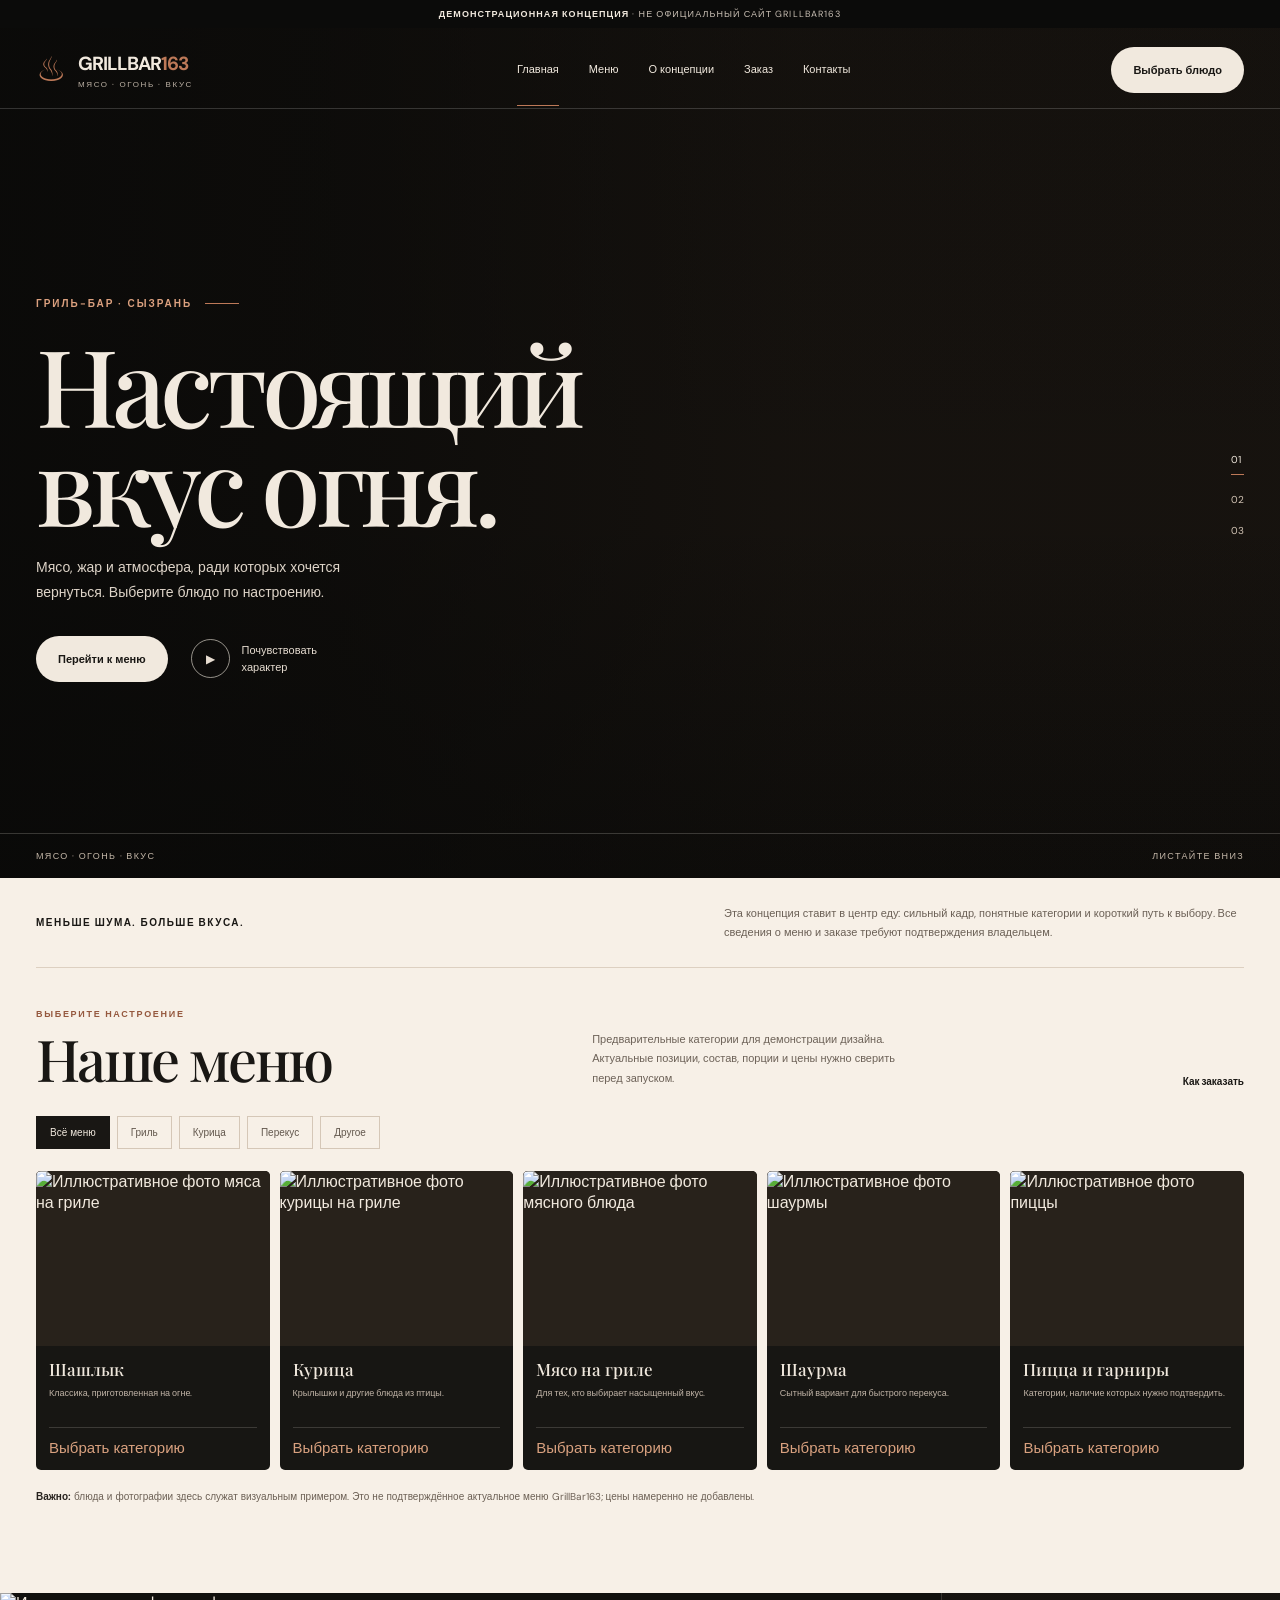
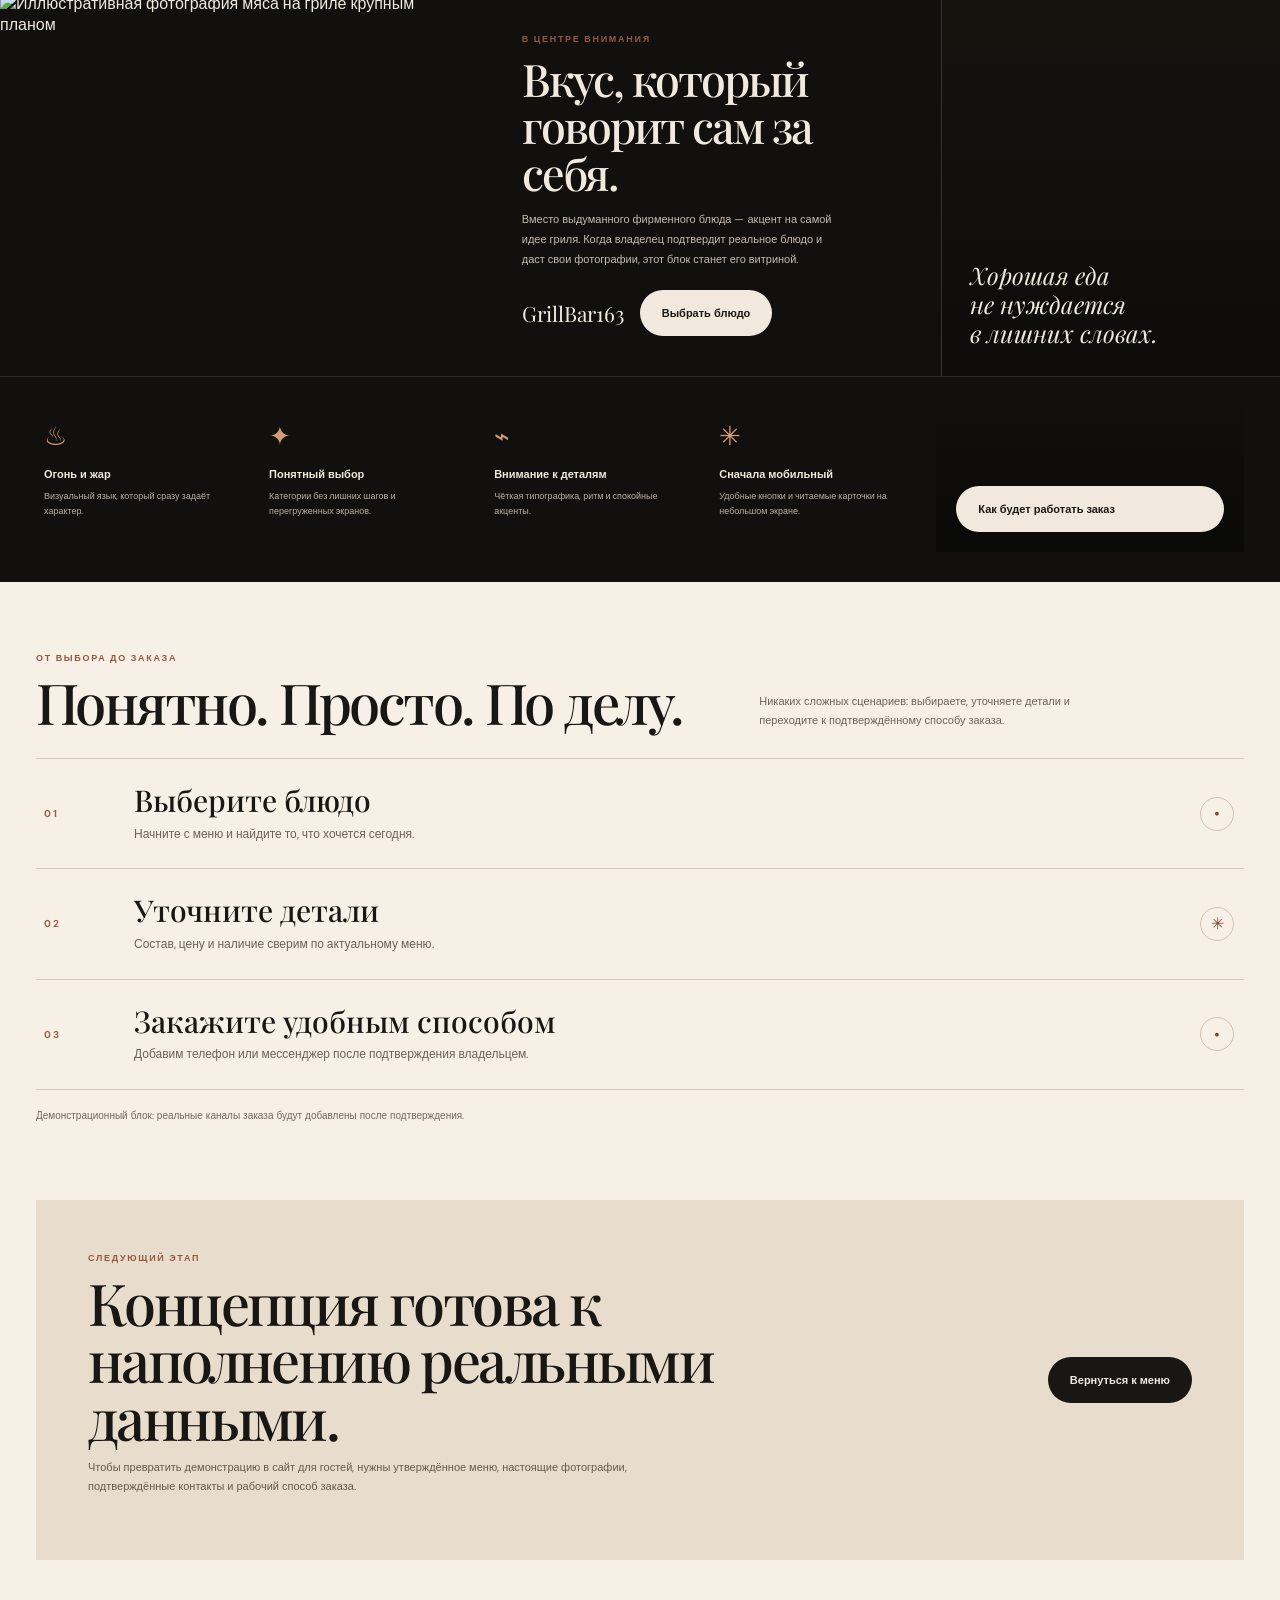
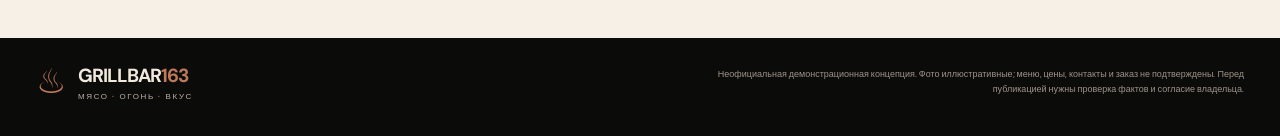
==== commit eb70639b: "Polish arrow-free controls and fix order step markup" ====
--- a/demos/grillbar163/index.html
+++ b/demos/grillbar163/index.html
@@ -57,7 +57,7 @@
 <nav class="nav-links" aria-label="Главная навигация"><a href="#top">Главная</a><a href="#menu">Меню</a><a href="#story">О концепции</a><a href="#order">Заказ</a><a href="#contacts">Контакты</a></nav>
 <a class="btn btn-cream" href="#menu">Выбрать блюдо </a></div></header>
 <main>
-<section class="hero" aria-labelledby="hero-title"><div class="hero-bg" role="img" aria-label="Иллюстративная фотография мяса, приготовленного на огне"></div><div class="hero-inner"><div class="hero-copy"><div class="eyebrow">Гриль-бар · Сызрань</div><h1 id="hero-title">Настоящий <span>вкус огня.</span></h1><p class="hero-description">Мясо, жар и атмосфера, ради которых хочется вернуться. Выберите блюдо по настроению.</p><div class="hero-actions"><a class="btn btn-cream" href="#menu">Перейти к меню </a><a class="video-link" href="#story"><span class="play" aria-hidden="true">▶</span><span>Почувствовать<br>характер</span></a></div></div></div><div class="hero-index" aria-hidden="true"><span>01</span><span>02</span><span>03</span></div><div class="hero-bottom"><span>Мясо · Огонь · Вкус</span><span>Листайте вниз ↓</span></div></section>
+<section class="hero" aria-labelledby="hero-title"><div class="hero-bg" role="img" aria-label="Иллюстративная фотография мяса, приготовленного на огне"></div><div class="hero-inner"><div class="hero-copy"><div class="eyebrow">Гриль-бар · Сызрань</div><h1 id="hero-title">Настоящий <span>вкус огня.</span></h1><p class="hero-description">Мясо, жар и атмосфера, ради которых хочется вернуться. Выберите блюдо по настроению.</p><div class="hero-actions"><a class="btn btn-cream" href="#menu">Перейти к меню </a><a class="video-link" href="#story"><span class="play" aria-hidden="true">▶</span><span>Почувствовать<br>характер</span></a></div></div></div><div class="hero-index" aria-hidden="true"><span>01</span><span>02</span><span>03</span></div><div class="hero-bottom"><span>Мясо · Огонь · Вкус</span><span>Листайте вниз</span></div></section>
 <section class="intro"><div class="wrap intro-inner"><div class="intro-label">Меньше шума. Больше вкуса.</div><div class="intro-copy">Эта концепция ставит в центр еду: сильный кадр, понятные категории и короткий путь к выбору. Все сведения о меню и заказе требуют подтверждения владельцем.</div></div></section>
 <section class="section menu-section" id="menu"><div class="wrap"><div class="section-head"><div><div class="kicker">Выберите настроение</div><h2>Наше меню</h2></div><p class="section-intro">Предварительные категории для демонстрации дизайна. Актуальные позиции, состав, порции и цены нужно сверить перед запуском.</p><a class="all-menu" href="#order">Как заказать </a></div>
 <div class="filters" role="group" aria-label="Фильтр категорий меню"><button class="filter" type="button" aria-pressed="true" data-filter="all">Всё меню</button><button class="filter" type="button" aria-pressed="false" data-filter="grill">Гриль</button><button class="filter" type="button" aria-pressed="false" data-filter="chicken">Курица</button><button class="filter" type="button" aria-pressed="false" data-filter="quick">Перекус</button><button class="filter" type="button" aria-pressed="false" data-filter="other">Другое</button></div>
@@ -70,8 +70,8 @@
 </div><p class="menu-note"><strong>Важно:</strong> блюда и фотографии здесь служат визуальным примером. Это не подтверждённое актуальное меню GrillBar163; цены намеренно не добавлены.</p></div></section>
 <section class="feature" id="story"><div class="feature-grid"><div class="feature-image"><img src="https://images.unsplash.com/photo-1544025162-d76694265947?auto=format&fit=crop&w=1200&q=88" alt="Иллюстративная фотография мяса на гриле крупным планом" loading="lazy"></div><div class="feature-copy"><div class="kicker">В центре внимания</div><h2 class="feature-title">Вкус, который<br>говорит сам за себя.</h2><p>Вместо выдуманного фирменного блюда — акцент на самой идее гриля. Когда владелец подтвердит реальное блюдо и даст свои фотографии, этот блок станет его витриной.</p><div class="feature-cta"><span class="feature-price">GrillBar163</span><a class="btn btn-cream" href="#menu">Выбрать блюдо </a></div></div><div class="feature-art"><blockquote>Хорошая еда<br>не нуждается<br>в лишних словах.</blockquote></div></div></section>
 <section class="values"><div class="wrap values-grid"><div class="value"><div class="value-icon" aria-hidden="true">♨</div><h3>Огонь и жар</h3><p>Визуальный язык, который сразу задаёт характер.</p></div><div class="value"><div class="value-icon" aria-hidden="true">✦</div><h3>Понятный выбор</h3><p>Категории без лишних шагов и перегруженных экранов.</p></div><div class="value"><div class="value-icon" aria-hidden="true">⌁</div><h3>Внимание к деталям</h3><p>Чёткая типографика, ритм и спокойные акценты.</p></div><div class="value"><div class="value-icon" aria-hidden="true">✳</div><h3>Сначала мобильный</h3><p>Удобные кнопки и читаемые карточки на небольшом экране.</p></div><div class="value-cta"><a class="btn btn-cream" href="#order">Как будет работать заказ </a></div></div></section>
-<section class="section order-section" id="order"><div class="wrap"><div class="order-heading"><div><div class="kicker">От выбора до заказа</div><h2>Понятно. Просто. По делу.</h2></div><p class="section-intro">Никаких сложных сценариев: выбираете, уточняете детали и переходите к подтверждённому способу заказа.</p></div><div class="order-steps"><article class="order-step"><span class="step-number">01</span><div class="step-copy"><h3>Выберите блюдо</h3><p>Начните с меню и найдите то, что хочется сегодня.</p></div><a href="#menu" aria-label="Перейти к меню" aria-hidden="true"></span></article><article class="order-step"><span class="step-number">02</span><div class="step-copy"><h3>Уточните детали</h3><p>Состав, цену и наличие сверим по актуальному меню.</p></div><span class="step-symbol" aria-hidden="true">✳</span></article><article class="order-step"><span class="step-number">03</span><div class="step-copy"><h3>Закажите удобным способом</h3><p>Добавим телефон или мессенджер после подтверждения владельцем.</p></div><span class="step-symbol" aria-hidden="true">•</span></article></div><p class="order-note">Демонстрационный блок: реальные каналы заказа будут добавлены после подтверждения.</p></div></section>
-<section class="section" id="contacts" style="padding-top:0;background:#f7f0e7;color:#191714"><div class="wrap"><div style="padding:clamp(28px,5vw,52px);background:#e8dccd;display:flex;justify-content:space-between;align-items:center;gap:30px;flex-wrap:wrap"><div><div class="kicker">Следующий этап</div><h2 style="max-width:720px">Концепция готова к наполнению реальными данными.</h2><p style="font-size:11px;line-height:1.8;color:#665a4e;max-width:570px">Чтобы превратить демонстрацию в сайт для гостей, нужны утверждённое меню, настоящие фотографии, подтверждённые контакты и рабочий способ заказа.</p></div><a class="btn" style="background:#191714;color:#f1e9de;border-radius:999px" href="#menu">Вернуться к меню ↑</a></div></div></section>
+<section class="section order-section" id="order"><div class="wrap"><div class="order-heading"><div><div class="kicker">От выбора до заказа</div><h2>Понятно. Просто. По делу.</h2></div><p class="section-intro">Никаких сложных сценариев: выбираете, уточняете детали и переходите к подтверждённому способу заказа.</p></div><div class="order-steps"><article class="order-step"><span class="step-number">01</span><div class="step-copy"><h3>Выберите блюдо</h3><p>Начните с меню и найдите то, что хочется сегодня.</p></div><a class="step-symbol" href="#menu" aria-label="Перейти к меню">•</a></article><article class="order-step"><span class="step-number">02</span><div class="step-copy"><h3>Уточните детали</h3><p>Состав, цену и наличие сверим по актуальному меню.</p></div><span class="step-symbol" aria-hidden="true">✳</span></article><article class="order-step"><span class="step-number">03</span><div class="step-copy"><h3>Закажите удобным способом</h3><p>Добавим телефон или мессенджер после подтверждения владельцем.</p></div><span class="step-symbol" aria-hidden="true">•</span></article></div><p class="order-note">Демонстрационный блок: реальные каналы заказа будут добавлены после подтверждения.</p></div></section>
+<section class="section" id="contacts" style="padding-top:0;background:#f7f0e7;color:#191714"><div class="wrap"><div style="padding:clamp(28px,5vw,52px);background:#e8dccd;display:flex;justify-content:space-between;align-items:center;gap:30px;flex-wrap:wrap"><div><div class="kicker">Следующий этап</div><h2 style="max-width:720px">Концепция готова к наполнению реальными данными.</h2><p style="font-size:11px;line-height:1.8;color:#665a4e;max-width:570px">Чтобы превратить демонстрацию в сайт для гостей, нужны утверждённое меню, настоящие фотографии, подтверждённые контакты и рабочий способ заказа.</p></div><a class="btn" style="background:#191714;color:#f1e9de;border-radius:999px" href="#menu">Вернуться к меню</a></div></div></section>
 </main>
 <footer class="footer"><div class="wrap footer-inner"><a class="brand" href="#top"><span class="brand-mark" aria-hidden="true">♨</span><span class="brand-name">GRILLBAR<span>163</span><small>Мясо · огонь · вкус</small></span></a><div class="footer-note">Неофициальная демонстрационная концепция. Фото иллюстративные; меню, цены, контакты и заказ не подтверждены. Перед публикацией нужны проверка фактов и согласие владельца.</div></div></footer>
 <div class="mobile-bar" aria-label="Быстрые действия"><a class="btn btn-cream" href="#menu">Открыть меню</a><a class="btn btn-outline" href="#order">Как заказать</a></div>
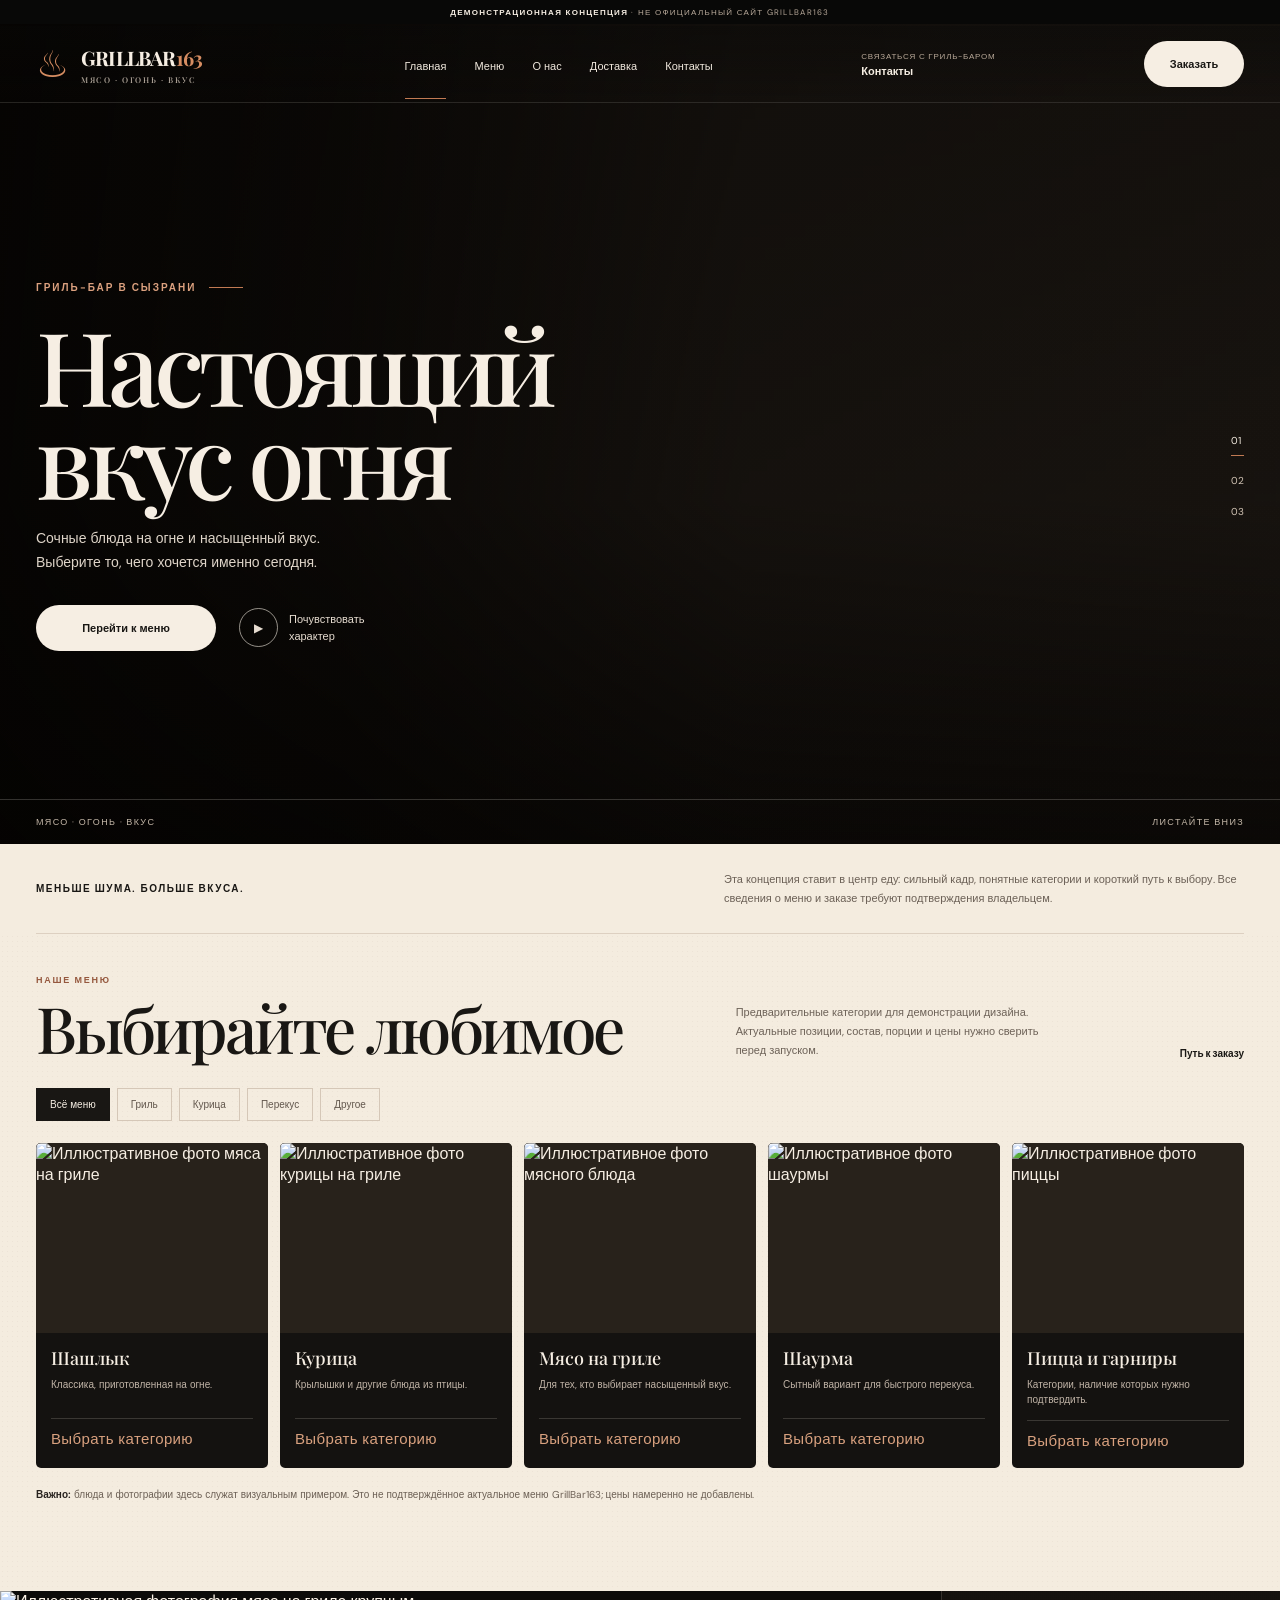
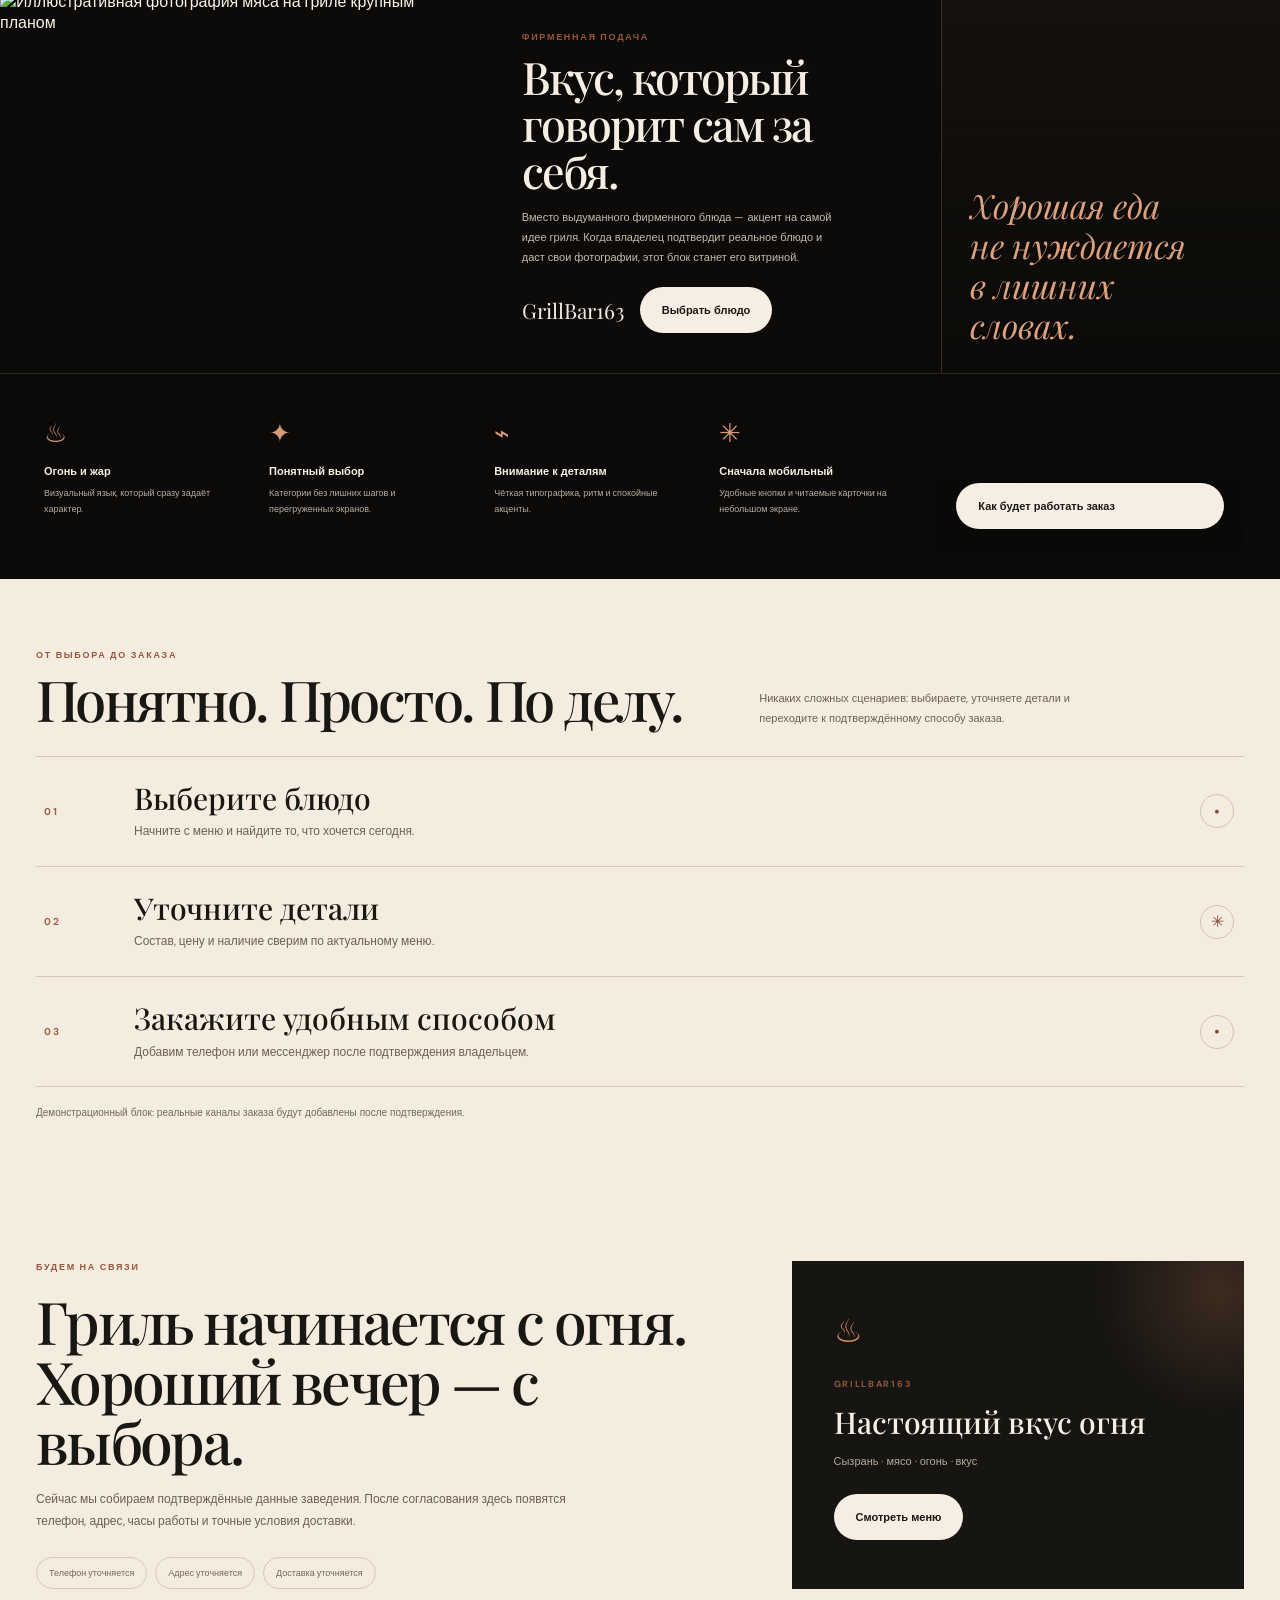
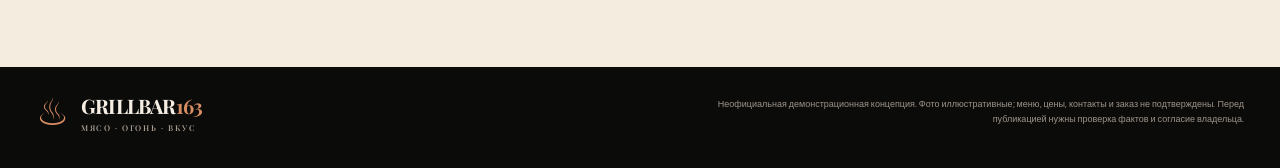
==== commit 710cc4f6: "Build premium cinematic GrillBar163 homepage and responsive navigation" ====
--- a/demos/grillbar163/index.html
+++ b/demos/grillbar163/index.html
@@ -48,18 +48,99 @@
 .order-step>a,.step-symbol{width:29px;height:29px;font-size:14px}
 .order-note{font-size:9px}
 }
+
+/* Art direction: cinematic ember photography, editorial menu, warm paper */
+:root{--clay:#c17a53;--paper:#f4ecdf;--cream:#f6eee3}
+.concept{font-size:8px;letter-spacing:.16em;padding:7px 16px;background:#080807;color:#b8a99a}
+header{top:26px;background:linear-gradient(180deg,rgba(8,8,7,.36),transparent);border-bottom-color:rgba(245,236,223,.13)}
+.nav{height:76px;gap:22px}
+.brand-mark{font-size:37px;color:#d68d62}
+.brand-name{font-family:"Playfair Display",Georgia,serif;font-size:20px;letter-spacing:-.04em}
+.brand-name span{color:#d68d62}
+.nav-links{gap:clamp(14px,2.2vw,32px);font-size:11px;white-space:nowrap}
+.nav-links a{padding:29px 0 25px}
+.nav-contact{display:flex;flex-direction:column;gap:3px;white-space:nowrap;font-size:11px}
+.nav-phone-label{font-size:8px;color:#b9a999;letter-spacing:.1em;text-transform:uppercase}
+.nav-phone{font-weight:600}
+.nav-cta{min-width:100px}
+.hero{min-height:min(820px,calc(100svh - 20px))}
+.hero-bg{background-image:linear-gradient(90deg,rgba(8,7,6,.87) 0%,rgba(8,7,6,.64) 27%,rgba(8,7,6,.12) 58%,rgba(8,7,6,.02) 100%),linear-gradient(0deg,rgba(8,7,6,.64),transparent 42%,rgba(8,7,6,.16)),url("https://images.unsplash.com/photo-1558030006-450675393462?auto=format&fit=crop&w=2400&q=95");background-position:center 52%;filter:saturate(1.16) contrast(1.04)}
+.hero-inner{padding-top:168px;padding-bottom:104px}
+.hero-copy{max-width:600px}
+h1{font-size:clamp(68px,8vw,116px);line-height:.9;letter-spacing:-.058em}
+.hero-description{font-size:14px;line-height:1.75}
+.hero-actions .btn{min-width:180px}
+.video-link{gap:11px}
+.intro{background:var(--paper);color:var(--ink)}
+.menu-section{background-color:var(--paper);background-image:radial-gradient(rgba(115,82,58,.055) .65px,transparent .65px);background-size:5px 5px;color:var(--ink)}
+.section-head h2{font-size:clamp(46px,5vw,68px);letter-spacing:-.05em}
+.menu-grid{gap:12px}
+.menu-card{border-radius:5px;overflow:hidden;background:#141210}
+.menu-image{height:190px}
+.menu-info{padding:15px 15px 17px}
+.menu-info h3{font-size:18px}
+.menu-info p{font-size:10px;line-height:1.55}
+.menu-link{border-top:1px solid rgba(241,233,222,.17);font-size:9px;letter-spacing:.04em}
+.feature{background:#0c0b09}
+.feature-image img{filter:saturate(1.1) contrast(1.04)}
+.feature-art{background-image:linear-gradient(0deg,rgba(8,7,6,.35),rgba(8,7,6,.1)),url("https://images.unsplash.com/photo-1517248135467-4c7edcad34c4?auto=format&fit=crop&w=900&q=85");background-size:cover;background-position:center}
+.feature-art blockquote{font-size:clamp(24px,2.6vw,36px);color:#dca17f}
+.values{background:#0b0a09}
+.contacts-section{background:var(--paper);color:var(--ink);padding-top:64px}
+.contacts-layout{display:grid;grid-template-columns:minmax(0,1.2fr) minmax(260px,.8fr);gap:clamp(28px,6vw,90px);align-items:stretch}
+.contacts-copy h2{font-size:clamp(38px,4.6vw,62px);line-height:1.02;letter-spacing:-.045em;max-width:720px;margin:18px 0}
+.contacts-copy p{max-width:570px;font-size:12px;line-height:1.8;color:#6b6056}
+.contacts-tags{display:flex;gap:8px;flex-wrap:wrap;margin-top:24px}
+.contacts-tags span{border:1px solid #d7c9b9;border-radius:99px;padding:9px 12px;font-size:9px;color:#78685b}
+.contacts-card{background:#171512;color:var(--cream);padding:clamp(26px,4vw,42px);display:flex;flex-direction:column;align-items:flex-start;justify-content:center;min-height:300px;position:relative;overflow:hidden}
+.contacts-card:after{content:"";position:absolute;width:240px;height:240px;border-radius:50%;right:-95px;top:-90px;background:radial-gradient(circle,rgba(193,122,83,.22),transparent 70%);pointer-events:none}
+.contacts-mark{font-size:32px;color:#d68d62;margin-bottom:26px}
+.contacts-card h3{font-family:"Playfair Display",Georgia,serif;font-weight:500;font-size:30px;margin:12px 0}
+.contacts-card p{font-size:11px;color:#b8aa9b;margin:0 0 26px}
+.mobile-bar{display:none}
+@media(max-width:1050px){
+.nav-contact{display:none}
+.nav-links{gap:17px}
+.menu-grid{grid-template-columns:repeat(3,minmax(0,1fr))}
+.menu-image{height:200px}
+}
+@media(max-width:640px){
+.concept{font-size:7px}
+header{top:25px}
+.nav{height:62px}
+.nav-links{display:none}
+.nav-cta{min-height:38px;padding:0 17px;min-width:88px}
+.brand-name{font-size:17px}
+.hero{min-height:max(680px,calc(100svh - 20px));align-items:flex-end}
+.hero-bg{background-image:linear-gradient(90deg,rgba(8,7,6,.62),rgba(8,7,6,.08)),linear-gradient(0deg,rgba(8,7,6,.94) 0%,rgba(8,7,6,.48) 48%,rgba(8,7,6,.05)),url("https://images.unsplash.com/photo-1558030006-450675393462?auto=format&fit=crop&w=1200&q=95");background-position:59% center}
+.hero-inner{padding:170px 0 96px}
+h1{font-size:clamp(58px,13.8vw,82px);max-width:440px}
+.hero-description{max-width:290px}
+.hero-actions .btn{min-width:0}
+.section-head h2{font-size:46px}
+.menu-grid{grid-template-columns:1fr}
+.menu-card{grid-template-columns:minmax(0,38%) minmax(0,1fr)}
+.menu-image{height:auto;aspect-ratio:1/1}
+.menu-info{padding:14px}
+.menu-info h3{font-size:clamp(17px,5vw,21px)}
+.contacts-section{padding:48px 0 90px}
+.contacts-layout{grid-template-columns:1fr;gap:24px}
+.contacts-copy h2{font-size:43px}
+.contacts-card{min-height:260px}
+.mobile-bar{display:grid}
+}
 </style>
 </head>
 <body id="top">
 <div class="concept"><strong>Демонстрационная концепция</strong> · не официальный сайт GrillBar163</div>
 <header><div class="wrap nav">
 <a class="brand" href="#top" aria-label="GrillBar163 — на главную"><span class="brand-mark" aria-hidden="true">♨</span><span class="brand-name">GRILLBAR<span>163</span><small>Мясо · огонь · вкус</small></span></a>
-<nav class="nav-links" aria-label="Главная навигация"><a href="#top">Главная</a><a href="#menu">Меню</a><a href="#story">О концепции</a><a href="#order">Заказ</a><a href="#contacts">Контакты</a></nav>
-<a class="btn btn-cream" href="#menu">Выбрать блюдо </a></div></header>
+<nav class="nav-links" aria-label="Главная навигация"><a href="#top">Главная</a><a href="#menu">Меню</a><a href="#story">О нас</a><a href="#order">Доставка</a><a href="#contacts">Контакты</a></nav>
+<div class="nav-contact"><span class="nav-phone-label">Связаться с гриль-баром</span><a href="#contacts" class="nav-phone">Контакты</a></div><a class="btn btn-cream nav-cta" href="#order">Заказать</a></div></header>
 <main>
-<section class="hero" aria-labelledby="hero-title"><div class="hero-bg" role="img" aria-label="Иллюстративная фотография мяса, приготовленного на огне"></div><div class="hero-inner"><div class="hero-copy"><div class="eyebrow">Гриль-бар · Сызрань</div><h1 id="hero-title">Настоящий <span>вкус огня.</span></h1><p class="hero-description">Мясо, жар и атмосфера, ради которых хочется вернуться. Выберите блюдо по настроению.</p><div class="hero-actions"><a class="btn btn-cream" href="#menu">Перейти к меню </a><a class="video-link" href="#story"><span class="play" aria-hidden="true">▶</span><span>Почувствовать<br>характер</span></a></div></div></div><div class="hero-index" aria-hidden="true"><span>01</span><span>02</span><span>03</span></div><div class="hero-bottom"><span>Мясо · Огонь · Вкус</span><span>Листайте вниз</span></div></section>
+<section class="hero" aria-labelledby="hero-title"><div class="hero-bg" role="img" aria-label="Иллюстративная фотография мяса, приготовленного на огне"></div><div class="hero-inner"><div class="hero-copy"><div class="eyebrow">Гриль-бар в Сызрани</div><h1 id="hero-title">Настоящий <span>вкус огня</span></h1><p class="hero-description">Сочные блюда на огне и насыщенный вкус. Выберите то, чего хочется именно сегодня.</p><div class="hero-actions"><a class="btn btn-cream" href="#menu">Перейти к меню </a><a class="video-link" href="#story"><span class="play" aria-hidden="true">▶</span><span>Почувствовать<br>характер</span></a></div></div></div><div class="hero-index" aria-hidden="true"><span>01</span><span>02</span><span>03</span></div><div class="hero-bottom"><span>Мясо · Огонь · Вкус</span><span>Листайте вниз</span></div></section>
 <section class="intro"><div class="wrap intro-inner"><div class="intro-label">Меньше шума. Больше вкуса.</div><div class="intro-copy">Эта концепция ставит в центр еду: сильный кадр, понятные категории и короткий путь к выбору. Все сведения о меню и заказе требуют подтверждения владельцем.</div></div></section>
-<section class="section menu-section" id="menu"><div class="wrap"><div class="section-head"><div><div class="kicker">Выберите настроение</div><h2>Наше меню</h2></div><p class="section-intro">Предварительные категории для демонстрации дизайна. Актуальные позиции, состав, порции и цены нужно сверить перед запуском.</p><a class="all-menu" href="#order">Как заказать </a></div>
+<section class="section menu-section" id="menu"><div class="wrap"><div class="section-head"><div><div class="kicker">Наше меню</div><h2>Выбирайте любимое</h2></div><p class="section-intro">Предварительные категории для демонстрации дизайна. Актуальные позиции, состав, порции и цены нужно сверить перед запуском.</p><a class="all-menu" href="#order">Путь к заказу</a></div>
 <div class="filters" role="group" aria-label="Фильтр категорий меню"><button class="filter" type="button" aria-pressed="true" data-filter="all">Всё меню</button><button class="filter" type="button" aria-pressed="false" data-filter="grill">Гриль</button><button class="filter" type="button" aria-pressed="false" data-filter="chicken">Курица</button><button class="filter" type="button" aria-pressed="false" data-filter="quick">Перекус</button><button class="filter" type="button" aria-pressed="false" data-filter="other">Другое</button></div>
 <div class="menu-grid" id="menu-grid">
 <article class="menu-card" data-category="grill"><div class="menu-image"><img src="https://images.unsplash.com/photo-1544025162-d76694265947?auto=format&fit=crop&w=800&q=85" alt="Иллюстративное фото мяса на гриле" loading="lazy"><span class="menu-number">01</span></div><div class="menu-info"><h3>Шашлык</h3><p>Классика, приготовленная на огне.</p><a class="menu-link" href="#order"><span>Выбрать категорию</span></a></div></article>
@@ -68,10 +149,10 @@
 <article class="menu-card" data-category="quick"><div class="menu-image"><img src="https://images.unsplash.com/photo-1529006557810-274b9b2fc783?auto=format&fit=crop&w=800&q=85" alt="Иллюстративное фото шаурмы" loading="lazy"><span class="menu-number">04</span></div><div class="menu-info"><h3>Шаурма</h3><p>Сытный вариант для быстрого перекуса.</p><a class="menu-link" href="#order"><span>Выбрать категорию</span></a></div></article>
 <article class="menu-card" data-category="other"><div class="menu-image"><img src="https://images.unsplash.com/photo-1552539618-7eec9b4d1796?auto=format&fit=crop&w=800&q=85" alt="Иллюстративное фото пиццы" loading="lazy"><span class="menu-number">05</span></div><div class="menu-info"><h3>Пицца и гарниры</h3><p>Категории, наличие которых нужно подтвердить.</p><a class="menu-link" href="#order"><span>Выбрать категорию</span></a></div></article>
 </div><p class="menu-note"><strong>Важно:</strong> блюда и фотографии здесь служат визуальным примером. Это не подтверждённое актуальное меню GrillBar163; цены намеренно не добавлены.</p></div></section>
-<section class="feature" id="story"><div class="feature-grid"><div class="feature-image"><img src="https://images.unsplash.com/photo-1544025162-d76694265947?auto=format&fit=crop&w=1200&q=88" alt="Иллюстративная фотография мяса на гриле крупным планом" loading="lazy"></div><div class="feature-copy"><div class="kicker">В центре внимания</div><h2 class="feature-title">Вкус, который<br>говорит сам за себя.</h2><p>Вместо выдуманного фирменного блюда — акцент на самой идее гриля. Когда владелец подтвердит реальное блюдо и даст свои фотографии, этот блок станет его витриной.</p><div class="feature-cta"><span class="feature-price">GrillBar163</span><a class="btn btn-cream" href="#menu">Выбрать блюдо </a></div></div><div class="feature-art"><blockquote>Хорошая еда<br>не нуждается<br>в лишних словах.</blockquote></div></div></section>
+<section class="feature" id="story"><div class="feature-grid"><div class="feature-image"><img src="https://images.unsplash.com/photo-1544025162-d76694265947?auto=format&fit=crop&w=1200&q=88" alt="Иллюстративная фотография мяса на гриле крупным планом" loading="lazy"></div><div class="feature-copy"><div class="kicker">Фирменная подача</div><h2 class="feature-title">Вкус, который<br>говорит сам за себя.</h2><p>Вместо выдуманного фирменного блюда — акцент на самой идее гриля. Когда владелец подтвердит реальное блюдо и даст свои фотографии, этот блок станет его витриной.</p><div class="feature-cta"><span class="feature-price">GrillBar163</span><a class="btn btn-cream" href="#menu">Выбрать блюдо </a></div></div><div class="feature-art"><blockquote>Хорошая еда<br>не нуждается<br>в лишних словах.</blockquote></div></div></section>
 <section class="values"><div class="wrap values-grid"><div class="value"><div class="value-icon" aria-hidden="true">♨</div><h3>Огонь и жар</h3><p>Визуальный язык, который сразу задаёт характер.</p></div><div class="value"><div class="value-icon" aria-hidden="true">✦</div><h3>Понятный выбор</h3><p>Категории без лишних шагов и перегруженных экранов.</p></div><div class="value"><div class="value-icon" aria-hidden="true">⌁</div><h3>Внимание к деталям</h3><p>Чёткая типографика, ритм и спокойные акценты.</p></div><div class="value"><div class="value-icon" aria-hidden="true">✳</div><h3>Сначала мобильный</h3><p>Удобные кнопки и читаемые карточки на небольшом экране.</p></div><div class="value-cta"><a class="btn btn-cream" href="#order">Как будет работать заказ </a></div></div></section>
 <section class="section order-section" id="order"><div class="wrap"><div class="order-heading"><div><div class="kicker">От выбора до заказа</div><h2>Понятно. Просто. По делу.</h2></div><p class="section-intro">Никаких сложных сценариев: выбираете, уточняете детали и переходите к подтверждённому способу заказа.</p></div><div class="order-steps"><article class="order-step"><span class="step-number">01</span><div class="step-copy"><h3>Выберите блюдо</h3><p>Начните с меню и найдите то, что хочется сегодня.</p></div><a class="step-symbol" href="#menu" aria-label="Перейти к меню">•</a></article><article class="order-step"><span class="step-number">02</span><div class="step-copy"><h3>Уточните детали</h3><p>Состав, цену и наличие сверим по актуальному меню.</p></div><span class="step-symbol" aria-hidden="true">✳</span></article><article class="order-step"><span class="step-number">03</span><div class="step-copy"><h3>Закажите удобным способом</h3><p>Добавим телефон или мессенджер после подтверждения владельцем.</p></div><span class="step-symbol" aria-hidden="true">•</span></article></div><p class="order-note">Демонстрационный блок: реальные каналы заказа будут добавлены после подтверждения.</p></div></section>
-<section class="section" id="contacts" style="padding-top:0;background:#f7f0e7;color:#191714"><div class="wrap"><div style="padding:clamp(28px,5vw,52px);background:#e8dccd;display:flex;justify-content:space-between;align-items:center;gap:30px;flex-wrap:wrap"><div><div class="kicker">Следующий этап</div><h2 style="max-width:720px">Концепция готова к наполнению реальными данными.</h2><p style="font-size:11px;line-height:1.8;color:#665a4e;max-width:570px">Чтобы превратить демонстрацию в сайт для гостей, нужны утверждённое меню, настоящие фотографии, подтверждённые контакты и рабочий способ заказа.</p></div><a class="btn" style="background:#191714;color:#f1e9de;border-radius:999px" href="#menu">Вернуться к меню</a></div></div></section>
+<section class="section contacts-section" id="contacts"><div class="wrap contacts-layout"><div class="contacts-copy"><div class="kicker">Будем на связи</div><h2>Гриль начинается с огня. Хороший вечер — с выбора.</h2><p>Сейчас мы собираем подтверждённые данные заведения. После согласования здесь появятся телефон, адрес, часы работы и точные условия доставки.</p><div class="contacts-tags"><span>Телефон уточняется</span><span>Адрес уточняется</span><span>Доставка уточняется</span></div></div><div class="contacts-card"><span class="contacts-mark" aria-hidden="true">♨</span><div class="kicker">GrillBar163</div><h3>Настоящий вкус огня</h3><p>Сызрань · мясо · огонь · вкус</p><a class="btn btn-cream" href="#menu">Смотреть меню</a></div></div></section>
 </main>
 <footer class="footer"><div class="wrap footer-inner"><a class="brand" href="#top"><span class="brand-mark" aria-hidden="true">♨</span><span class="brand-name">GRILLBAR<span>163</span><small>Мясо · огонь · вкус</small></span></a><div class="footer-note">Неофициальная демонстрационная концепция. Фото иллюстративные; меню, цены, контакты и заказ не подтверждены. Перед публикацией нужны проверка фактов и согласие владельца.</div></div></footer>
 <div class="mobile-bar" aria-label="Быстрые действия"><a class="btn btn-cream" href="#menu">Открыть меню</a><a class="btn btn-outline" href="#order">Как заказать</a></div>
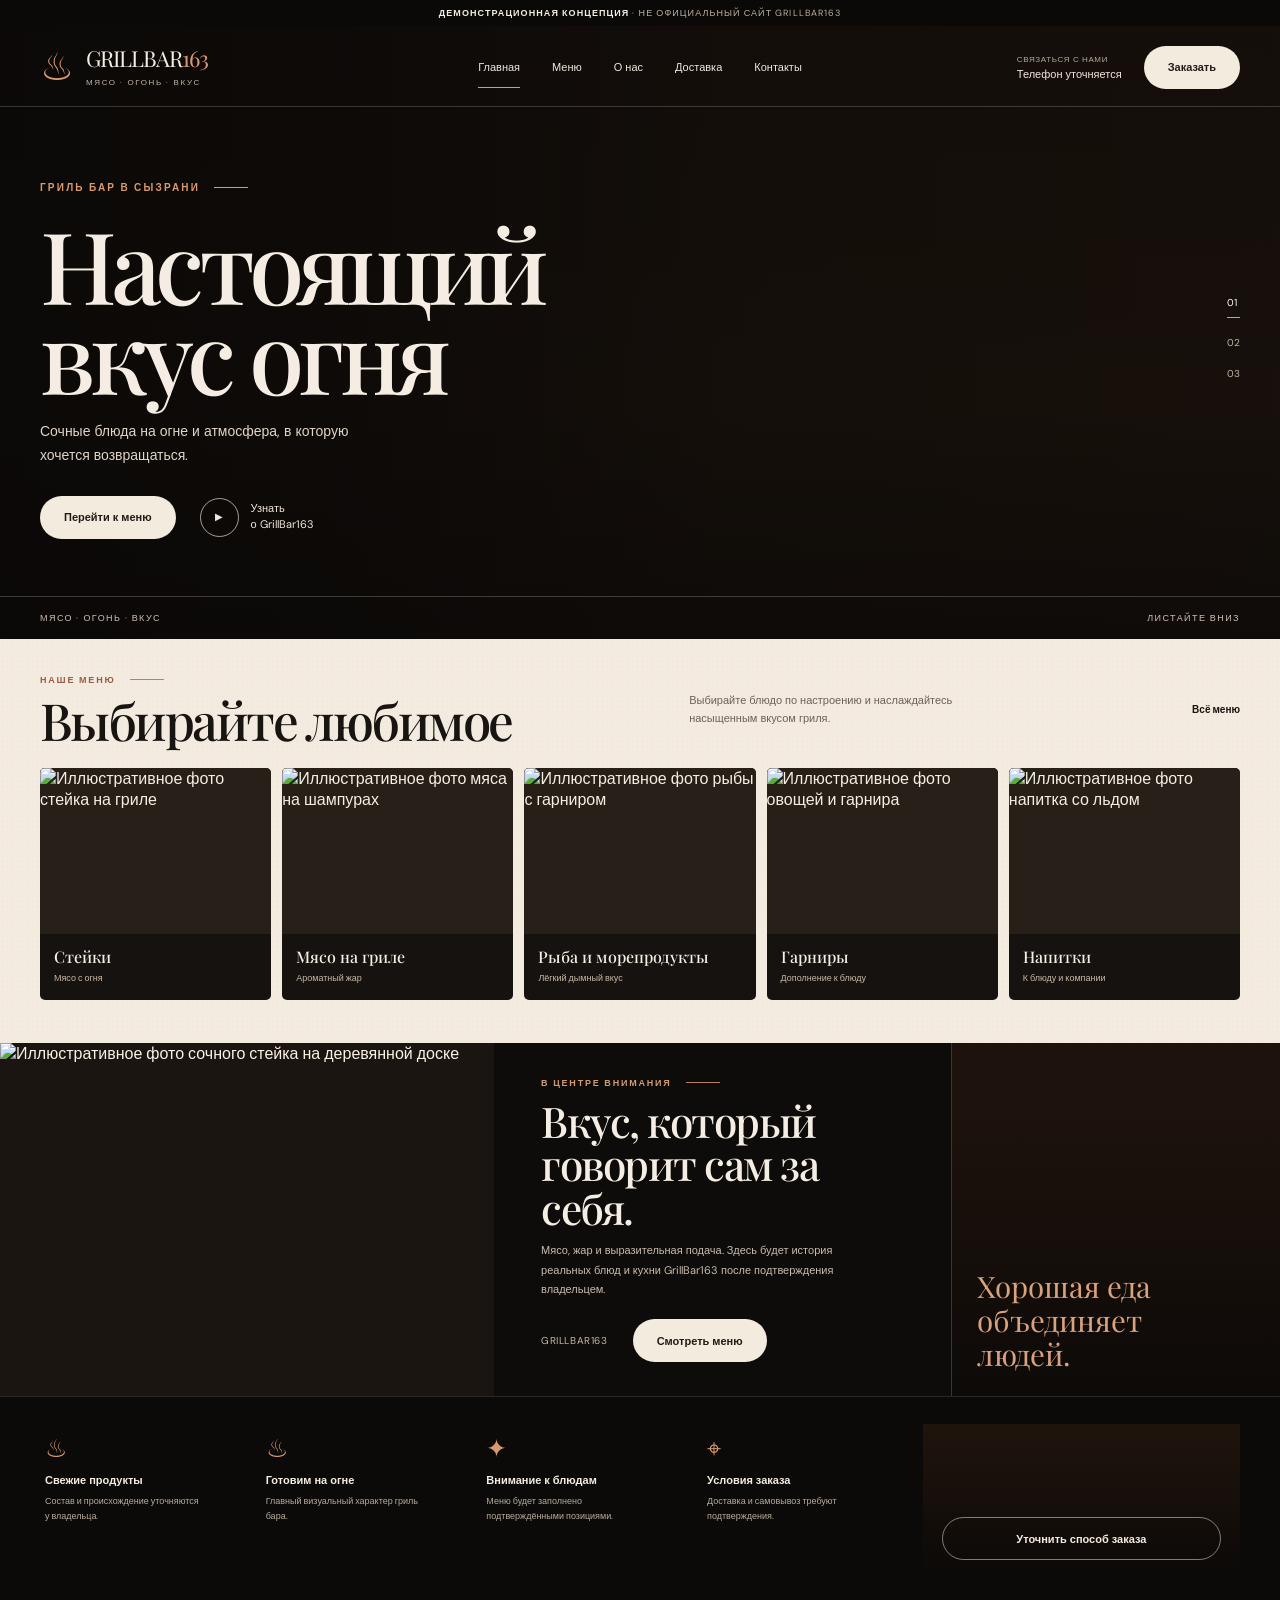
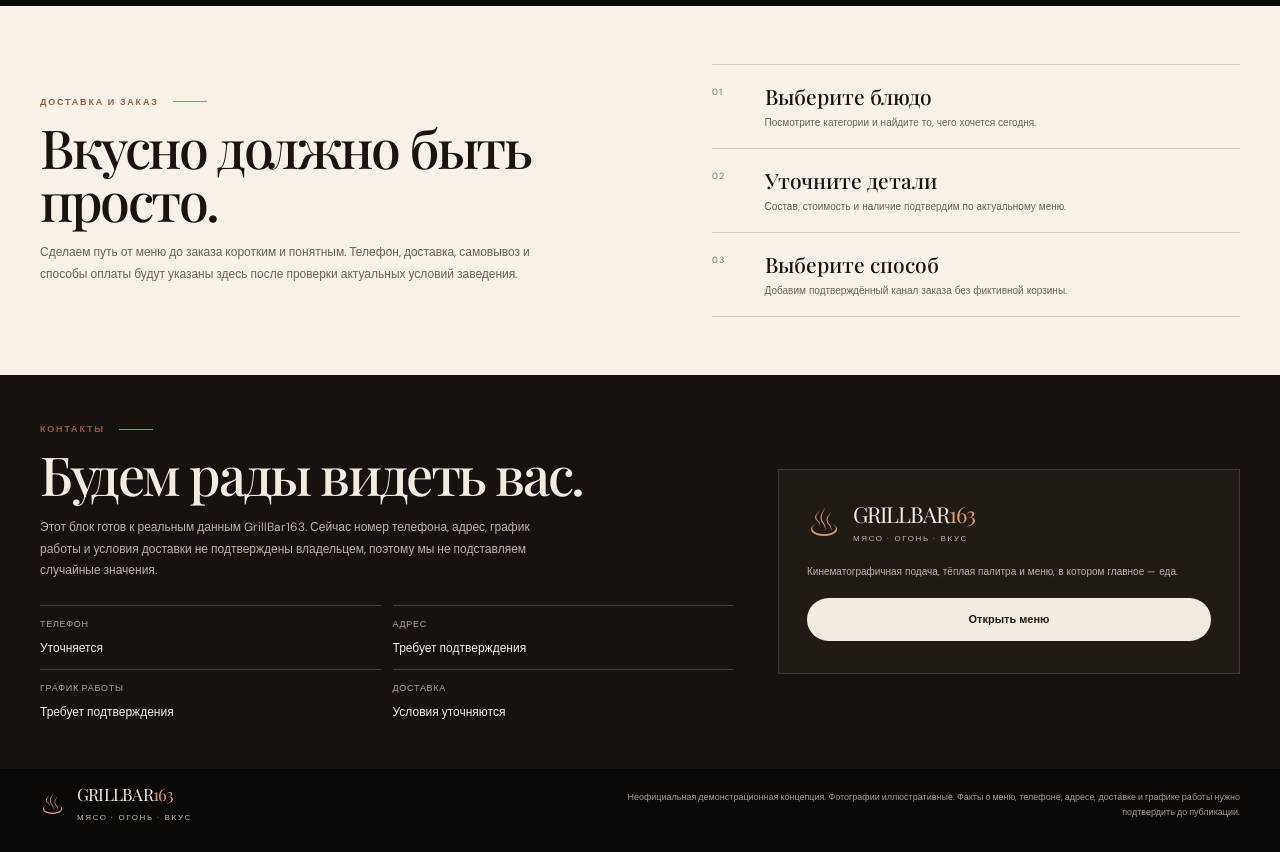
==== commit 6b85f00a: "Rebuild GrillBar163 homepage to match cinematic reference composition" ====
--- a/demos/grillbar163/index.html
+++ b/demos/grillbar163/index.html
@@ -1,160 +1,327 @@
 <!doctype html>
 <html lang="ru">
 <head>
-<meta charset="utf-8"><meta name="viewport" content="width=device-width,initial-scale=1,viewport-fit=cover">
-<meta name="theme-color" content="#11100e"><meta name="description" content="Демонстрационная концепция сайта GrillBar163 — кинематографичный гриль, меню и путь к заказу.">
-<meta property="og:title" content="GrillBar163 — Настоящий вкус огня"><meta property="og:description" content="Неофициальная дизайн-концепция сайта гриль-бара.">
-<title>GrillBar163 — Настоящий вкус огня · Концепт</title>
-<link rel="preconnect" href="https://fonts.googleapis.com"><link rel="preconnect" href="https://fonts.gstatic.com" crossorigin>
-<link href="https://fonts.googleapis.com/css2?family=DM+Sans:wght@400;500;600;700&family=Playfair+Display:wght@500;600;700&display=swap" rel="stylesheet">
+<meta charset="utf-8">
+<meta name="viewport" content="width=device-width, initial-scale=1, viewport-fit=cover">
+<meta name="theme-color" content="#100e0c">
+<meta name="description" content="Демонстрационная дизайн-концепция GrillBar163: меню, гриль и атмосфера огня.">
+<meta property="og:title" content="GRILLBAR163 — Настоящий вкус огня">
+<meta property="og:description" content="Неофициальная визуальная концепция сайта гриль-бара.">
+<title>GRILLBAR163 — Настоящий вкус огня</title>
+<link rel="preconnect" href="https://fonts.googleapis.com">
+<link rel="preconnect" href="https://fonts.gstatic.com" crossorigin>
+<link href="https://fonts.googleapis.com/css2?family=DM+Sans:wght@400;500;600;700&family=Playfair+Display:wght@400;500;600&display=swap" rel="stylesheet">
 <style>
-:root{--night:#11100e;--night2:#191714;--cream:#f1e9de;--paper:#f7f0e7;--ink:#191714;--muted:#a9a095;--clay:#bd7958;--line:rgba(241,233,222,.2);--max:1320px}
-*{box-sizing:border-box}html{scroll-behavior:smooth;scroll-padding-top:82px}body{margin:0;background:var(--night);color:var(--cream);font-family:"DM Sans",Arial,sans-serif;-webkit-font-smoothing:antialiased}a{color:inherit;text-decoration:none}button{font:inherit}img{display:block;width:100%;height:100%;object-fit:cover}button,a{-webkit-tap-highlight-color:transparent}:focus-visible{outline:2px solid #e0a17e;outline-offset:4px}.wrap{width:min(var(--max),calc(100% - 72px));margin-inline:auto}
-.concept{position:relative;z-index:12;padding:8px 16px;background:#0b0b0a;color:#c9bfb4;text-align:center;font-size:9px;letter-spacing:.12em;text-transform:uppercase}.concept strong{color:var(--cream)}
-header{position:absolute;z-index:10;top:31px;left:0;right:0;border-bottom:1px solid rgba(255,255,255,.17)}.nav{height:77px;display:flex;align-items:center;justify-content:space-between;gap:24px}.brand{display:flex;align-items:center;gap:12px;min-width:220px}.brand-mark{color:var(--clay);font-size:34px;line-height:1;font-family:Georgia,serif}.brand-name{font-size:19px;letter-spacing:-.055em;font-weight:700}.brand-name span{color:var(--clay)}.brand small{display:block;margin-top:3px;font-size:8px;letter-spacing:.2em;text-transform:uppercase;color:#bcb1a4;font-weight:500}.nav-links{display:flex;align-items:center;gap:30px;font-size:11px;color:#f1e9de}.nav-links a{padding:29px 0;border-bottom:1px solid transparent}.nav-links a:hover,.nav-links a:first-child{border-color:var(--clay)}
-.btn{min-height:46px;display:inline-flex;align-items:center;justify-content:center;gap:14px;padding:0 21px;font-size:11px;font-weight:700;border:1px solid transparent;transition:background .2s ease,border-color .2s ease}.btn-cream{background:var(--cream);color:var(--ink);border-radius:999px}.btn-cream:hover{background:#fff9f0}.btn-outline{background:transparent;color:var(--cream);border-color:rgba(241,233,222,.42);border-radius:999px}.btn-outline:hover{border-color:var(--cream)}.arrow{font-size:17px;line-height:1}
-.hero{position:relative;isolation:isolate;min-height:min(850px,calc(100svh - 26px));display:flex;align-items:center;overflow:hidden;background:#17130f}.hero-bg{position:absolute;inset:0;z-index:-2;background-image:linear-gradient(90deg,rgba(9,9,8,.88) 0%,rgba(9,9,8,.68) 26%,rgba(9,9,8,.12) 62%,rgba(9,9,8,.04) 100%),linear-gradient(0deg,rgba(9,9,8,.58),transparent 42%,rgba(9,9,8,.12)),url("https://images.unsplash.com/photo-1558030006-450675393462?auto=format&fit=crop&w=2400&q=90");background-position:center 54%;background-size:cover;transform:scale(1.01)}
-.hero-inner{width:min(var(--max),calc(100% - 72px));margin:0 auto;padding:165px 0 92px}.hero-copy{max-width:570px}.eyebrow{display:flex;align-items:center;gap:13px;color:#dca17f;font-size:10px;letter-spacing:.2em;text-transform:uppercase;font-weight:700}.eyebrow:after{content:"";width:34px;height:1px;background:var(--clay)}h1,h2,.menu-info h3,.feature-title{font-family:"Playfair Display",Georgia,serif;font-weight:500}h1{margin:25px 0 22px;font-size:clamp(66px,8.4vw,118px);line-height:.92;letter-spacing:-.055em;text-wrap:balance}h1 span{display:block}.hero-description{max-width:340px;margin:0;color:#ded4c8;font-size:14px;line-height:1.8}.hero-actions{display:flex;align-items:center;gap:23px;margin-top:30px}.video-link{display:inline-flex;align-items:center;gap:12px;color:#e7ddd1;font-size:11px;line-height:1.5}.play{width:39px;height:39px;display:grid;place-items:center;border:1px solid rgba(241,233,222,.6);border-radius:50%;font-size:12px}.hero-bottom{position:absolute;left:0;right:0;bottom:0;display:flex;justify-content:space-between;gap:20px;padding:16px max(36px,calc((100vw - var(--max))/2));border-top:1px solid rgba(241,233,222,.2);font-size:9px;letter-spacing:.15em;text-transform:uppercase;color:#c5b8a9}.hero-index{position:absolute;right:max(36px,calc((100vw - var(--max))/2));top:50%;display:grid;gap:18px;color:#d4c6b7;font-size:10px}.hero-index span:first-child{color:var(--cream);border-bottom:1px solid var(--clay);padding-bottom:8px}
-.intro{background:var(--paper);color:var(--ink)}.intro-inner{display:flex;justify-content:space-between;align-items:center;gap:30px;padding:26px 0;border-bottom:1px solid #ddd0c1}.intro-label{font-size:10px;letter-spacing:.15em;text-transform:uppercase;font-weight:700}.intro-copy{max-width:520px;font-size:11px;line-height:1.7;color:#6b6056}
-.section{padding:78px 0}.menu-section{background:var(--paper);color:var(--ink);padding-top:40px}.section-head{display:flex;justify-content:space-between;align-items:flex-end;gap:30px;margin-bottom:28px}.kicker{font-size:9px;letter-spacing:.19em;text-transform:uppercase;font-weight:700;color:#95583e}h2{font-size:clamp(38px,4.5vw,60px);line-height:1;letter-spacing:-.045em;margin:10px 0 0}.section-intro{max-width:330px;margin:0;color:#6d6258;font-size:11px;line-height:1.75}.all-menu{font-size:10px;font-weight:700;white-space:nowrap}.filters{display:flex;gap:7px;flex-wrap:wrap;margin:0 0 22px}.filter{border:1px solid #d5c7b7;color:#62574d;background:transparent;padding:9px 13px;font-size:10px;cursor:pointer}.filter[aria-pressed="true"]{background:var(--ink);color:var(--cream);border-color:var(--ink)}
-.menu-grid{display:grid;grid-template-columns:repeat(5,minmax(0,1fr));gap:10px}.menu-card{min-width:0;background:#171613;color:var(--cream);border-radius:5px;overflow:hidden}.menu-image{height:175px;position:relative;background:#28221b;overflow:hidden}.menu-image img{transition:transform .5s ease}.menu-card:hover img{transform:scale(1.04)}.menu-info{padding:13px 13px 12px}.menu-info h3{font-size:17px;line-height:1.2;margin:0 0 7px}.menu-info p{font-size:9px;line-height:1.6;color:#c1b4a7;margin:0;min-height:29px}.menu-link{display:flex;justify-content:space-between;align-items:center;gap:8px;margin-top:12px;padding-top:10px;border-top:1px solid rgba(241,233,222,.17);font-size:9px;color:#d7c8b8}.menu-link span:last-child{font-size:15px;color:#d9a17f}.menu-note{margin-top:18px;color:#6c6055;font-size:10px;line-height:1.7}.menu-note strong{color:#27221e}
-.feature{background:#11100e;color:var(--cream);padding:0}.feature-grid{display:grid;grid-template-columns:1fr 1fr .72fr;min-height:310px}.feature-image{min-height:310px;overflow:hidden}.feature-image img{object-position:center}.feature-copy{padding:40px clamp(25px,4vw,56px);display:flex;flex-direction:column;justify-content:center}.feature-title{font-size:clamp(32px,3.5vw,46px);line-height:1.05;margin:10px 0 14px}.feature-copy p{font-size:11px;line-height:1.8;color:#c7baad;max-width:310px;margin:0}.feature-cta{display:flex;align-items:center;gap:16px;margin-top:20px}.feature-price{font-family:"Playfair Display",Georgia,serif;font-size:21px;color:#f2e9dd}.feature-art{border-left:1px solid rgba(241,233,222,.15);position:relative;overflow:hidden;display:flex;align-items:flex-end;padding:28px;background:#17130f}.feature-art:before{content:"";position:absolute;inset:0;background:linear-gradient(0deg,rgba(8,8,7,.9),rgba(8,8,7,.08)),url("https://images.unsplash.com/photo-1529692236671-f1f6cf9683ba?auto=format&fit=crop&w=800&q=85") center/cover;opacity:.7}.feature-art blockquote{position:relative;margin:0;font-family:"Playfair Display",Georgia,serif;font-style:italic;font-size:24px;line-height:1.2;max-width:240px}
-.values{background:#11100e;color:var(--cream);border-top:1px solid rgba(241,233,222,.12)}.values-grid{display:grid;grid-template-columns:repeat(4,1fr) 1.5fr;gap:20px;align-items:stretch;padding:30px 0}.value{padding:12px 8px}.value-icon{color:#d59a76;font-size:26px;margin-bottom:14px}.value h3{font-size:11px;margin:0 0 8px}.value p{font-size:9px;line-height:1.7;color:#b9ada0;margin:0}.value-cta{position:relative;min-height:145px;display:flex;align-items:flex-end;padding:20px;background:linear-gradient(0deg,rgba(8,8,7,.88),rgba(8,8,7,.1)),url("https://images.unsplash.com/photo-1517248135467-4c7edcad34c4?auto=format&fit=crop&w=900&q=80") center/cover}.value-cta .btn{width:100%;justify-content:space-between}
-.footer{background:#0b0b0a;color:var(--cream);padding:25px 0 35px}.footer-inner{display:flex;align-items:center;justify-content:space-between;gap:25px}.footer-note{max-width:570px;text-align:right;font-size:9px;line-height:1.7;color:#9e9388}.mobile-bar{display:none}[hidden]{display:none!important}
-@media(max-width:1050px){.wrap,.hero-inner{width:calc(100% - 48px)}.nav-links{gap:18px}.brand{min-width:190px}.menu-grid{grid-template-columns:repeat(3,minmax(0,1fr))}.menu-image{height:200px}.feature-grid{grid-template-columns:1fr 1fr}.feature-art{display:none}.values-grid{grid-template-columns:repeat(4,1fr)}.value-cta{grid-column:1/-1;min-height:160px}}
-@media(max-width:640px){html{scroll-padding-top:72px}.wrap,.hero-inner{width:calc(100% - 36px)}.concept{font-size:8px;letter-spacing:.08em;padding:8px}.nav{height:64px}.brand{min-width:0;gap:8px}.brand-mark{font-size:29px}.brand-name{font-size:16px}.brand small{font-size:7px}.nav-links{display:none}.nav>.btn{min-height:38px;padding:0 14px;font-size:10px}.hero{min-height:calc(100svh - 25px);min-height:max(650px,calc(100svh - 25px));align-items:flex-end}.hero-bg{background-image:linear-gradient(90deg,rgba(9,9,8,.66),rgba(9,9,8,.10)),linear-gradient(0deg,rgba(9,9,8,.92) 0%,rgba(9,9,8,.34) 48%,rgba(9,9,8,.12)),url("https://images.unsplash.com/photo-1558030006-450675393462?auto=format&fit=crop&w=1200&q=90");background-position:58% center}.hero-inner{padding:165px 0 94px}.hero-copy{max-width:390px}.eyebrow{font-size:9px;letter-spacing:.15em}h1{font-size:clamp(56px,14vw,82px);line-height:.94;margin:22px 0 18px;letter-spacing:-.06em}.hero-description{font-size:13px;max-width:285px}.hero-actions{gap:15px;flex-wrap:wrap;margin-top:25px}.hero-actions .btn{min-height:47px;padding:0 17px}.video-link{font-size:10px}.play{width:35px;height:35px}.hero-index{display:none}.hero-bottom{padding:13px 18px;font-size:8px;letter-spacing:.1em}.intro-inner{align-items:flex-start;flex-direction:column;gap:8px;padding:19px 0}.intro-copy{font-size:10px}.section{padding:56px 0}.menu-section{padding-top:34px}.section-head{align-items:flex-start;flex-direction:column;gap:12px;margin-bottom:21px}h2{font-size:43px}.section-intro{font-size:11px}.all-menu{margin-top:2px}.filters{gap:6px;margin-bottom:16px}.filter{padding:9px 10px;font-size:9px}.menu-grid{grid-template-columns:1fr;gap:12px}.menu-card{display:grid;grid-template-columns:minmax(0,36%) minmax(0,1fr);min-width:0;min-height:0}.menu-image{height:auto;min-height:0;aspect-ratio:1/1;align-self:stretch}.menu-info{display:flex;flex-direction:column;justify-content:center;min-width:0;padding:clamp(12px,4vw,18px)}.menu-info h3{font-size:clamp(16px,4.8vw,20px);overflow-wrap:anywhere}.menu-info p{font-size:10px;min-height:0;overflow-wrap:anywhere}.menu-link{margin-top:10px;padding-top:8px;font-size:9px;min-width:0}.menu-link span:first-child{min-width:0;overflow-wrap:anywhere}.menu-note{font-size:9px}.feature-grid{grid-template-columns:1fr}.feature-image{height:255px;min-height:0}.feature-copy{padding:27px 22px 30px}.feature-title{font-size:36px}.feature-copy p{font-size:11px}.feature-cta{justify-content:space-between}.values-grid{grid-template-columns:1fr 1fr;gap:8px;padding:20px 0}.value{padding:12px 5px}.value-icon{margin-bottom:9px;font-size:24px}.value h3{font-size:11px}.value p{font-size:9px}.value-cta{grid-column:1/-1;min-height:155px;margin-top:8px}.footer-inner{align-items:flex-start;flex-direction:column}.footer-note{text-align:left}.mobile-bar{position:fixed;z-index:20;left:0;right:0;bottom:0;display:grid;grid-template-columns:1fr 1fr;gap:8px;padding:9px 10px calc(9px + env(safe-area-inset-bottom));background:rgba(11,11,10,.96);border-top:1px solid rgba(241,233,222,.18);backdrop-filter:blur(12px)}.mobile-bar .btn{min-height:43px;padding:0 10px;font-size:10px}}
-@media(prefers-reduced-motion:reduce){html{scroll-behavior:auto}*,*::before,*::after{transition:none!important;animation:none!important}}
-
-.order-section{background:var(--paper);color:var(--ink);padding:70px 0 76px}
-.order-heading{display:grid;grid-template-columns:minmax(0,1fr) minmax(0,.72fr);gap:50px;align-items:end;margin-bottom:28px}
-.order-heading h2{max-width:660px;font-size:clamp(38px,4.4vw,58px)}
-.order-heading .section-intro{max-width:360px}
-.order-steps{border-top:1px solid #d8cabb}
-.order-step{display:grid;grid-template-columns:70px minmax(0,1fr) 36px;gap:20px;align-items:center;padding:24px 8px;border-bottom:1px solid #d8cabb}
-.step-number{font-size:10px;letter-spacing:.15em;color:#9a6047;font-weight:700}
-.step-copy{min-width:0}
-.step-copy h3{font-family:"Playfair Display",Georgia,serif;font-weight:500;font-size:clamp(22px,2.4vw,30px);line-height:1.18;margin:0 0 6px;overflow-wrap:anywhere}
-.step-copy p{font-size:12px;line-height:1.65;color:#6d6258;margin:0;max-width:520px}
-.order-step>a,.step-symbol{width:34px;height:34px;display:grid;place-items:center;border:1px solid #d3c2b0;border-radius:50%;font-size:16px;color:#7f4936}
-.order-note{font-size:10px;color:#74685d;line-height:1.6;margin:18px 0 0}
-@media(max-width:640px){
-.order-section{padding:55px 0 62px}
-.order-heading{grid-template-columns:minmax(0,1fr);gap:13px;margin-bottom:24px}
-.order-heading h2{font-size:clamp(38px,10vw,48px);max-width:450px}
-.order-heading .section-intro{font-size:11px;max-width:100%}
-.order-step{grid-template-columns:34px minmax(0,1fr) 30px;gap:12px;padding:20px 0}
-.step-copy h3{font-size:clamp(20px,5.7vw,25px);line-height:1.16}
-.step-copy p{font-size:11px;line-height:1.6}
-.order-step>a,.step-symbol{width:29px;height:29px;font-size:14px}
-.order-note{font-size:9px}
+:root{--ink:#171411;--night:#100e0c;--paper:#f3ebdf;--paper-light:#f8f1e7;--clay:#b86e49;--clay-light:#d99a70;--muted:#a99c8e;--line:#d9cbb9;--max:1320px}
+*{box-sizing:border-box}
+html{scroll-behavior:smooth;scroll-padding-top:80px}
+body{margin:0;background:var(--night);color:#f5ede3;font-family:"DM Sans",sans-serif;-webkit-font-smoothing:antialiased}
+body.menu-open{overflow:hidden}
+a{color:inherit;text-decoration:none}
+button{font:inherit}
+button,a{-webkit-tap-highlight-color:transparent}
+img{display:block;width:100%;height:100%;object-fit:cover}
+:focus-visible{outline:2px solid var(--clay-light);outline-offset:4px}
+.wrap{width:min(var(--max),calc(100% - 80px));margin-inline:auto}
+.concept-note{position:relative;z-index:30;background:#0a0908;color:#bdb0a2;text-align:center;padding:7px 16px;font-size:9px;letter-spacing:.12em;text-transform:uppercase}
+.concept-note strong{color:#f5ede3;font-weight:600}
+.site-header{position:absolute;z-index:20;top:28px;left:0;right:0;border-bottom:1px solid rgba(255,255,255,.18)}
+.header-inner{height:78px;display:grid;grid-template-columns:1fr auto 1fr;align-items:center;gap:30px}
+.brand{display:inline-flex;align-items:center;gap:12px;min-width:0;width:max-content}
+.brand-flame{display:block;color:var(--clay-light);font-size:38px;line-height:1}
+.brand-wordmark{font-family:"Playfair Display",Georgia,serif;font-size:22px;letter-spacing:-.045em;white-space:nowrap;line-height:1}
+.brand-wordmark span{color:var(--clay-light)}
+.brand-caption{display:block;margin-top:5px;color:#c3b6a8;font-size:8px;letter-spacing:.2em;text-transform:uppercase;font-family:"DM Sans",sans-serif}
+.desktop-nav{display:flex;align-items:center;gap:clamp(17px,2.5vw,35px);height:100%;white-space:nowrap}
+.desktop-nav a{height:100%;display:flex;align-items:center;position:relative;font-size:11px;color:#f0e7dc}
+.desktop-nav a:after{content:"";position:absolute;left:0;right:0;bottom:18px;height:1px;background:var(--clay-light);transform:scaleX(0);transform-origin:left;transition:transform .2s}
+.desktop-nav a:hover:after,.desktop-nav a[aria-current="page"]:after{transform:scaleX(1)}
+.header-actions{display:flex;align-items:center;justify-content:flex-end;gap:22px;min-width:0}
+.phone-link{font-size:11px;white-space:nowrap;color:#f3e9de}
+.phone-link small{display:block;color:#b8a99a;font-size:8px;letter-spacing:.08em;margin-bottom:3px;text-transform:uppercase}
+.pill{display:inline-flex;align-items:center;justify-content:center;min-height:43px;padding:0 23px;border:1px solid transparent;border-radius:999px;font-size:11px;font-weight:600;white-space:nowrap;transition:background .2s,border-color .2s,color .2s}
+.pill-light{background:#f4ebdf;color:#201b16}
+.pill-light:hover{background:#fff8ef}
+.pill-dark{background:transparent;border-color:rgba(245,237,227,.5);color:#f5ede3}
+.pill-dark:hover{border-color:#f5ede3}
+.menu-toggle{display:none;width:42px;height:42px;border:1px solid rgba(245,237,227,.4);border-radius:50%;background:transparent;color:#f5ede3;align-items:center;justify-content:center;flex-direction:column;gap:5px}
+.menu-toggle span{width:16px;height:1px;background:currentColor;display:block}
+.hero{position:relative;isolation:isolate;min-height:clamp(560px,43vw,720px);display:flex;align-items:center;overflow:hidden;background:#17100b}
+.hero-photo{position:absolute;z-index:-2;inset:0;background-image:linear-gradient(90deg,rgba(10,8,7,.88) 0%,rgba(10,8,7,.72) 27%,rgba(10,8,7,.18) 56%,rgba(10,8,7,.03) 100%),linear-gradient(0deg,rgba(10,8,7,.58),transparent 38%,rgba(10,8,7,.18)),url("https://images.unsplash.com/photo-1558030006-450675393462?auto=format&fit=crop&w=2400&q=95");background-position:center 53%;background-size:cover;transform:scale(1.015)}
+.hero-inner{width:min(var(--max),calc(100% - 80px));margin:0 auto;padding:155px 0 100px}
+.hero-copy{max-width:600px}
+.eyebrow{display:flex;align-items:center;gap:14px;color:#d99a70;font-size:10px;letter-spacing:.22em;text-transform:uppercase;font-weight:700}
+.eyebrow:after{content:"";width:34px;height:1px;background:var(--clay-light)}
+h1,h2,.dish-title,.menu-name{font-family:"Playfair Display",Georgia,serif;font-weight:500}
+h1{font-size:clamp(66px,7.8vw,112px);line-height:.9;letter-spacing:-.055em;text-wrap:balance;margin:25px 0 20px;max-width:650px}
+h1 span{display:block}
+.hero-copy p{max-width:340px;color:#e0d5c9;font-size:14px;line-height:1.75;margin:0}
+.hero-buttons{display:flex;align-items:center;gap:24px;margin-top:28px}
+.video-action{display:inline-flex;align-items:center;gap:12px;font-size:11px;line-height:1.45;color:#f0e6da}
+.play-icon{width:39px;height:39px;border:1px solid rgba(245,237,227,.65);border-radius:50%;display:grid;place-items:center;font-size:10px}
+.hero-side-index{position:absolute;right:max(40px,calc((100vw - var(--max))/2));top:44%;display:grid;gap:18px;color:#c4b5a5;font-size:10px}
+.hero-side-index span:first-child{padding-bottom:8px;border-bottom:1px solid var(--clay-light);color:#fff}
+.hero-bottom{position:absolute;left:0;right:0;bottom:0;display:flex;justify-content:space-between;gap:20px;padding:15px max(40px,calc((100vw - var(--max))/2));border-top:1px solid rgba(245,237,227,.22);color:#d0c1b2;font-size:9px;letter-spacing:.16em;text-transform:uppercase}
+.menu-section{background:var(--paper);color:var(--ink);padding:35px 0 43px;background-image:radial-gradient(rgba(115,82,58,.055) .65px,transparent .65px);background-size:5px 5px}
+.menu-heading{display:grid;grid-template-columns:1.05fr .8fr auto;gap:35px;align-items:center;margin-bottom:23px}
+.section-kicker{font-size:9px;letter-spacing:.2em;text-transform:uppercase;color:#995d43;font-weight:700;display:flex;align-items:center;gap:14px}
+.section-kicker:after{content:"";display:block;width:34px;height:1px;background:#b98161}
+.menu-heading h2{font-size:clamp(40px,4vw,58px);line-height:.98;letter-spacing:-.05em;margin:9px 0 0}
+.menu-intro{font-size:11px;line-height:1.7;color:#6d6156;max-width:270px}
+.menu-all{font-size:10px;font-weight:700;white-space:nowrap}
+.menu-categories{display:grid;grid-template-columns:repeat(5,minmax(0,1fr));gap:11px}
+.category-card{min-width:0;background:#15120f;color:#f6eee4;border-radius:5px;overflow:hidden;transition:transform .25s}
+.category-card:hover{transform:translateY(-3px)}
+.category-photo{height:clamp(135px,13vw,190px);overflow:hidden;background:#272018}
+.category-photo img{transition:transform .5s}
+.category-card:hover .category-photo img{transform:scale(1.045)}
+.category-info{padding:13px 14px 14px}
+.category-info h3{font-family:"Playfair Display",Georgia,serif;font-size:16px;line-height:1.2;font-weight:500;margin:0 0 6px;text-wrap:pretty}
+.category-info p{font-size:9px;color:#c9b9a8;margin:0;line-height:1.5}
+.feature-section{background:#0d0c0a;color:#f5ede3}
+.feature-grid{display:grid;grid-template-columns:1.08fr 1fr .72fr;min-height:280px}
+.feature-photo{min-height:280px;overflow:hidden;background:#1a1510}
+.feature-photo img{object-position:center;filter:saturate(1.08) contrast(1.04)}
+.feature-copy{display:flex;flex-direction:column;justify-content:center;padding:34px clamp(25px,3.7vw,52px)}
+.feature-copy .section-kicker{font-size:9px;color:#d49a75}
+.dish-title{font-size:clamp(31px,3.3vw,46px);line-height:1.03;letter-spacing:-.035em;margin:10px 0 12px}
+.feature-copy p{font-size:11px;line-height:1.75;color:#c9bbae;margin:0;max-width:340px}
+.feature-actions{display:flex;align-items:center;gap:25px;margin-top:20px}
+.feature-label{font-size:10px;color:#c7b8a8;letter-spacing:.06em}
+.feature-art{position:relative;isolation:isolate;display:flex;align-items:flex-end;padding:25px;overflow:hidden;border-left:1px solid rgba(245,237,227,.14);background:#21140d}
+.feature-art:before{content:"";position:absolute;z-index:-2;inset:0;background:url("https://images.unsplash.com/photo-1529692236671-f1f6cf9683ba?auto=format&fit=crop&w=900&q=88") center/cover;filter:saturate(1.15)}
+.feature-art:after{content:"";position:absolute;z-index:-1;inset:0;background:linear-gradient(0deg,rgba(9,8,7,.84),rgba(9,8,7,.12) 85%)}
+.feature-art blockquote{font-family:"Playfair Display",Georgia,serif;font-size:clamp(23px,2.3vw,33px);line-height:1.16;color:#d9a17c;margin:0;max-width:230px}
+.bottom-band{background:#0b0a09;color:#f5ede3;border-top:1px solid rgba(245,237,227,.13)}
+.bottom-layout{display:grid;grid-template-columns:1fr 1fr 1fr 1fr 1.55fr;gap:16px;align-items:stretch;padding:27px 0}
+.value{padding:12px 5px}
+.value-icon{font-size:25px;color:#d79a70;margin-bottom:12px;line-height:1}
+.value h3{font-size:11px;font-weight:600;margin:0 0 7px}
+.value p{font-size:9px;line-height:1.65;color:#b9ab9d;margin:0;max-width:155px}
+.reservation-panel{min-height:155px;position:relative;isolation:isolate;display:flex;align-items:flex-end;padding:19px;background:#23160e url("https://images.unsplash.com/photo-1517248135467-4c7edcad34c4?auto=format&fit=crop&w=1000&q=88") center/cover}
+.reservation-panel:before{content:"";position:absolute;z-index:-1;inset:0;background:linear-gradient(0deg,rgba(8,7,6,.88),rgba(8,7,6,.12))}
+.reservation-panel .pill{width:100%}
+.delivery-section{background:var(--paper-light);color:var(--ink);padding:58px 0}
+.delivery-layout{display:grid;grid-template-columns:1fr .85fr;gap:50px;align-items:center}
+.delivery-copy h2,.contacts-copy h2{font-size:clamp(38px,4.2vw,58px);line-height:.98;letter-spacing:-.045em;margin:13px 0 16px}
+.delivery-copy p,.contacts-copy p{font-size:12px;line-height:1.8;color:#6d6156;max-width:530px;margin:0}
+.delivery-steps{border-top:1px solid #d9cbb9}
+.delivery-step{display:grid;grid-template-columns:38px 1fr;gap:15px;padding:17px 0;border-bottom:1px solid #d9cbb9;align-items:start}
+.delivery-step span{font-size:9px;letter-spacing:.12em;color:#a06a4d;padding-top:4px}
+.delivery-step strong{display:block;font-family:"Playfair Display",Georgia,serif;font-size:21px;font-weight:500;margin-bottom:5px}
+.delivery-step p{font-size:10px;line-height:1.6;color:#6d6156;margin:0}
+.contacts-section{background:#15120f;color:#f4ecdf;padding:48px 0}
+.contacts-layout{display:grid;grid-template-columns:1.2fr .8fr;gap:45px;align-items:center}
+.contacts-copy h2{max-width:680px;color:#f4ecdf}
+.contacts-copy p{color:#c0b2a4}
+.contacts-details{display:grid;grid-template-columns:1fr 1fr;gap:12px;margin-top:23px}
+.contact-detail{border-top:1px solid rgba(245,237,227,.22);padding-top:12px}
+.contact-detail span{display:block;color:#b6a596;font-size:9px;letter-spacing:.08em;text-transform:uppercase;margin-bottom:6px}
+.contact-detail strong{font-size:12px;font-weight:500}
+.contacts-card{padding:28px;background:#211b15;border:1px solid rgba(245,237,227,.13);min-height:205px;display:flex;flex-direction:column;justify-content:center}
+.contacts-card .brand{margin-bottom:20px}
+.contacts-card p{font-size:10px;line-height:1.7;color:#c2b3a4;margin:0 0 18px}
+.footer{background:#090807;color:#a99b8d;padding:17px 0 28px;font-size:9px;line-height:1.65}
+.footer-inner{display:flex;justify-content:space-between;gap:25px;align-items:center}
+.footer .brand-wordmark{font-size:17px;color:#f3e9dd}
+.footer .brand-flame{font-size:28px}
+.footer-note{max-width:650px;text-align:right}
+.mobile-menu{display:none}
+.mobile-bottom{display:none}
+@media(max-width:1100px){
+.wrap,.hero-inner{width:calc(100% - 52px)}
+.header-inner{grid-template-columns:auto 1fr auto;gap:20px}
+.brand-wordmark{font-size:19px}
+.desktop-nav{gap:17px}
+.desktop-nav a{font-size:10px}
+.phone-link{display:none}
+.menu-heading{grid-template-columns:1fr .8fr auto;gap:22px}
+.menu-categories{grid-template-columns:repeat(3,minmax(0,1fr))}
+.category-photo{height:190px}
+.feature-grid{grid-template-columns:1fr 1fr}
+.feature-art{display:none}
+.bottom-layout{grid-template-columns:repeat(4,minmax(0,1fr))}
+.reservation-panel{grid-column:1/-1;min-height:150px}
 }
-
-/* Art direction: cinematic ember photography, editorial menu, warm paper */
-:root{--clay:#c17a53;--paper:#f4ecdf;--cream:#f6eee3}
-.concept{font-size:8px;letter-spacing:.16em;padding:7px 16px;background:#080807;color:#b8a99a}
-header{top:26px;background:linear-gradient(180deg,rgba(8,8,7,.36),transparent);border-bottom-color:rgba(245,236,223,.13)}
-.nav{height:76px;gap:22px}
-.brand-mark{font-size:37px;color:#d68d62}
-.brand-name{font-family:"Playfair Display",Georgia,serif;font-size:20px;letter-spacing:-.04em}
-.brand-name span{color:#d68d62}
-.nav-links{gap:clamp(14px,2.2vw,32px);font-size:11px;white-space:nowrap}
-.nav-links a{padding:29px 0 25px}
-.nav-contact{display:flex;flex-direction:column;gap:3px;white-space:nowrap;font-size:11px}
-.nav-phone-label{font-size:8px;color:#b9a999;letter-spacing:.1em;text-transform:uppercase}
-.nav-phone{font-weight:600}
-.nav-cta{min-width:100px}
-.hero{min-height:min(820px,calc(100svh - 20px))}
-.hero-bg{background-image:linear-gradient(90deg,rgba(8,7,6,.87) 0%,rgba(8,7,6,.64) 27%,rgba(8,7,6,.12) 58%,rgba(8,7,6,.02) 100%),linear-gradient(0deg,rgba(8,7,6,.64),transparent 42%,rgba(8,7,6,.16)),url("https://images.unsplash.com/photo-1558030006-450675393462?auto=format&fit=crop&w=2400&q=95");background-position:center 52%;filter:saturate(1.16) contrast(1.04)}
-.hero-inner{padding-top:168px;padding-bottom:104px}
-.hero-copy{max-width:600px}
-h1{font-size:clamp(68px,8vw,116px);line-height:.9;letter-spacing:-.058em}
-.hero-description{font-size:14px;line-height:1.75}
-.hero-actions .btn{min-width:180px}
-.video-link{gap:11px}
-.intro{background:var(--paper);color:var(--ink)}
-.menu-section{background-color:var(--paper);background-image:radial-gradient(rgba(115,82,58,.055) .65px,transparent .65px);background-size:5px 5px;color:var(--ink)}
-.section-head h2{font-size:clamp(46px,5vw,68px);letter-spacing:-.05em}
-.menu-grid{gap:12px}
-.menu-card{border-radius:5px;overflow:hidden;background:#141210}
-.menu-image{height:190px}
-.menu-info{padding:15px 15px 17px}
-.menu-info h3{font-size:18px}
-.menu-info p{font-size:10px;line-height:1.55}
-.menu-link{border-top:1px solid rgba(241,233,222,.17);font-size:9px;letter-spacing:.04em}
-.feature{background:#0c0b09}
-.feature-image img{filter:saturate(1.1) contrast(1.04)}
-.feature-art{background-image:linear-gradient(0deg,rgba(8,7,6,.35),rgba(8,7,6,.1)),url("https://images.unsplash.com/photo-1517248135467-4c7edcad34c4?auto=format&fit=crop&w=900&q=85");background-size:cover;background-position:center}
-.feature-art blockquote{font-size:clamp(24px,2.6vw,36px);color:#dca17f}
-.values{background:#0b0a09}
-.contacts-section{background:var(--paper);color:var(--ink);padding-top:64px}
-.contacts-layout{display:grid;grid-template-columns:minmax(0,1.2fr) minmax(260px,.8fr);gap:clamp(28px,6vw,90px);align-items:stretch}
-.contacts-copy h2{font-size:clamp(38px,4.6vw,62px);line-height:1.02;letter-spacing:-.045em;max-width:720px;margin:18px 0}
-.contacts-copy p{max-width:570px;font-size:12px;line-height:1.8;color:#6b6056}
-.contacts-tags{display:flex;gap:8px;flex-wrap:wrap;margin-top:24px}
-.contacts-tags span{border:1px solid #d7c9b9;border-radius:99px;padding:9px 12px;font-size:9px;color:#78685b}
-.contacts-card{background:#171512;color:var(--cream);padding:clamp(26px,4vw,42px);display:flex;flex-direction:column;align-items:flex-start;justify-content:center;min-height:300px;position:relative;overflow:hidden}
-.contacts-card:after{content:"";position:absolute;width:240px;height:240px;border-radius:50%;right:-95px;top:-90px;background:radial-gradient(circle,rgba(193,122,83,.22),transparent 70%);pointer-events:none}
-.contacts-mark{font-size:32px;color:#d68d62;margin-bottom:26px}
-.contacts-card h3{font-family:"Playfair Display",Georgia,serif;font-weight:500;font-size:30px;margin:12px 0}
-.contacts-card p{font-size:11px;color:#b8aa9b;margin:0 0 26px}
-.mobile-bar{display:none}
-@media(max-width:1050px){
-.nav-contact{display:none}
-.nav-links{gap:17px}
-.menu-grid{grid-template-columns:repeat(3,minmax(0,1fr))}
-.menu-image{height:200px}
+@media(max-width:700px){
+html{scroll-padding-top:68px}
+.wrap,.hero-inner{width:calc(100% - 34px)}
+.concept-note{font-size:7px;letter-spacing:.08em;padding:7px 10px}
+.site-header{top:26px}
+.header-inner{height:64px;display:flex;justify-content:space-between;gap:10px}
+.brand{gap:8px}
+.brand-flame{font-size:29px}
+.brand-wordmark{font-size:17px}
+.brand-caption{font-size:7px;letter-spacing:.14em}
+.desktop-nav,.header-actions .phone-link,.header-actions .nav-order{display:none}
+.menu-toggle{display:flex;flex-shrink:0}
+.mobile-menu{position:fixed;display:flex;flex-direction:column;inset:0;z-index:19;background:rgba(13,11,9,.98);padding:105px 28px 35px;transform:translateX(100%);transition:transform .28s ease;visibility:hidden}
+.mobile-menu.is-open{transform:translateX(0);visibility:visible}
+.mobile-menu a{font-family:"Playfair Display",Georgia,serif;font-size:33px;line-height:1.15;padding:15px 0;border-bottom:1px solid rgba(245,237,227,.15)}
+.mobile-menu .mobile-menu-note{font-family:"DM Sans",sans-serif;font-size:10px;color:#b7a696;margin-top:auto;line-height:1.7;padding-top:25px}
+.hero{min-height:720px;min-height:max(720px,100svh);align-items:flex-end}
+.hero-photo{background-image:linear-gradient(90deg,rgba(10,8,7,.52),rgba(10,8,7,.08)),linear-gradient(0deg,rgba(10,8,7,.94) 0%,rgba(10,8,7,.48) 47%,rgba(10,8,7,.12) 100%),url("https://images.unsplash.com/photo-1558030006-450675393462?auto=format&fit=crop&w=1200&q=95");background-position:59% center}
+.hero-inner{padding:180px 0 105px}
+.hero-copy{max-width:430px}
+.eyebrow{font-size:8px;letter-spacing:.16em}
+h1{font-size:clamp(57px,13.7vw,82px);line-height:.91;margin:20px 0 17px;letter-spacing:-.06em}
+.hero-copy p{font-size:12px;line-height:1.7;max-width:285px}
+.hero-buttons{gap:15px;flex-wrap:wrap;margin-top:23px}
+.hero-buttons .pill{min-height:45px;padding:0 17px;font-size:10px}
+.video-action{font-size:10px}
+.play-icon{width:34px;height:34px}
+.hero-side-index{display:none}
+.hero-bottom{padding:12px 17px;font-size:7px;letter-spacing:.1em}
+.menu-section{padding:30px 0 34px}
+.menu-heading{grid-template-columns:1fr auto;gap:12px 18px;align-items:end;margin-bottom:18px}
+.menu-heading h2{font-size:42px;max-width:330px}
+.menu-intro{grid-column:1/-1;grid-row:2;font-size:10px;max-width:320px}
+.menu-all{grid-column:2;grid-row:1;font-size:9px;align-self:center}
+.menu-categories{grid-template-columns:repeat(2,minmax(0,1fr));gap:9px}
+.category-photo{height:auto;aspect-ratio:1.25/1}
+.category-info{padding:11px 11px 13px}
+.category-info h3{font-size:clamp(15px,4.2vw,18px);line-height:1.18}
+.category-info p{font-size:8px;line-height:1.5}
+.category-card:last-child{grid-column:1/-1;display:grid;grid-template-columns:minmax(0,.92fr) minmax(0,1fr)}
+.category-card:last-child .category-photo{aspect-ratio:auto;height:100%;min-height:125px}
+.category-card:last-child .category-info{align-self:center;padding:15px}
+.feature-grid{grid-template-columns:1fr}
+.feature-photo{height:260px;min-height:0}
+.feature-copy{padding:28px 20px 31px}
+.dish-title{font-size:37px}
+.feature-copy p{font-size:10px}
+.feature-actions{gap:18px;margin-top:17px}
+.feature-art{display:flex;min-height:170px;padding:22px;background-position:center 45%}
+.feature-art blockquote{font-size:27px}
+.bottom-layout{grid-template-columns:1fr 1fr;gap:8px;padding:18px 0}
+.value{padding:13px 6px}
+.value-icon{font-size:22px;margin-bottom:9px}
+.value h3{font-size:10px}
+.value p{font-size:8px}
+.reservation-panel{grid-column:1/-1;min-height:145px;padding:15px}
+.delivery-section{padding:42px 0}
+.delivery-layout{grid-template-columns:1fr;gap:23px}
+.delivery-copy h2,.contacts-copy h2{font-size:42px}
+.delivery-copy p{font-size:11px}
+.delivery-step{padding:14px 0}
+.delivery-step strong{font-size:20px}
+.contacts-section{padding:38px 0 92px}
+.contacts-layout{grid-template-columns:1fr;gap:22px}
+.contacts-copy h2{font-size:40px}
+.contacts-copy p{font-size:11px}
+.contacts-details{gap:12px}
+.contact-detail strong{font-size:11px}
+.contacts-card{min-height:180px;padding:22px}
+.footer-inner{align-items:flex-start;flex-direction:column;gap:12px}
+.footer-note{text-align:left;font-size:8px}
+.mobile-bottom{position:fixed;z-index:18;left:0;right:0;bottom:0;display:grid;grid-template-columns:1fr 1fr;gap:8px;padding:8px 10px calc(8px + env(safe-area-inset-bottom));background:rgba(10,9,8,.96);border-top:1px solid rgba(245,237,227,.17);backdrop-filter:blur(14px)}
+.mobile-bottom .pill{min-height:42px;padding:0 10px;font-size:10px}
 }
-@media(max-width:640px){
-.concept{font-size:7px}
-header{top:25px}
-.nav{height:62px}
-.nav-links{display:none}
-.nav-cta{min-height:38px;padding:0 17px;min-width:88px}
-.brand-name{font-size:17px}
-.hero{min-height:max(680px,calc(100svh - 20px));align-items:flex-end}
-.hero-bg{background-image:linear-gradient(90deg,rgba(8,7,6,.62),rgba(8,7,6,.08)),linear-gradient(0deg,rgba(8,7,6,.94) 0%,rgba(8,7,6,.48) 48%,rgba(8,7,6,.05)),url("https://images.unsplash.com/photo-1558030006-450675393462?auto=format&fit=crop&w=1200&q=95");background-position:59% center}
-.hero-inner{padding:170px 0 96px}
-h1{font-size:clamp(58px,13.8vw,82px);max-width:440px}
-.hero-description{max-width:290px}
-.hero-actions .btn{min-width:0}
-.section-head h2{font-size:46px}
-.menu-grid{grid-template-columns:1fr}
-.menu-card{grid-template-columns:minmax(0,38%) minmax(0,1fr)}
-.menu-image{height:auto;aspect-ratio:1/1}
-.menu-info{padding:14px}
-.menu-info h3{font-size:clamp(17px,5vw,21px)}
-.contacts-section{padding:48px 0 90px}
-.contacts-layout{grid-template-columns:1fr;gap:24px}
-.contacts-copy h2{font-size:43px}
-.contacts-card{min-height:260px}
-.mobile-bar{display:grid}
+@media(max-width:370px){
+.wrap,.hero-inner{width:calc(100% - 28px)}
+.brand-wordmark{font-size:15px}
+.brand-flame{font-size:26px}
+h1{font-size:55px}
+.menu-heading h2{font-size:37px}
+.category-info{padding:9px}
+.category-info h3{font-size:14px}
+.category-info p{font-size:7px}
+}
+@media(prefers-reduced-motion:reduce){
+html{scroll-behavior:auto}
+*,*::before,*::after{transition:none!important;animation:none!important}
 }
 </style>
 </head>
 <body id="top">
-<div class="concept"><strong>Демонстрационная концепция</strong> · не официальный сайт GrillBar163</div>
-<header><div class="wrap nav">
-<a class="brand" href="#top" aria-label="GrillBar163 — на главную"><span class="brand-mark" aria-hidden="true">♨</span><span class="brand-name">GRILLBAR<span>163</span><small>Мясо · огонь · вкус</small></span></a>
-<nav class="nav-links" aria-label="Главная навигация"><a href="#top">Главная</a><a href="#menu">Меню</a><a href="#story">О нас</a><a href="#order">Доставка</a><a href="#contacts">Контакты</a></nav>
-<div class="nav-contact"><span class="nav-phone-label">Связаться с гриль-баром</span><a href="#contacts" class="nav-phone">Контакты</a></div><a class="btn btn-cream nav-cta" href="#order">Заказать</a></div></header>
+<div class="concept-note"><strong>Демонстрационная концепция</strong> · не официальный сайт GrillBar163</div>
+<header class="site-header">
+  <div class="wrap header-inner">
+    <a class="brand" href="#top" aria-label="GRILLBAR163, главная">
+      <span class="brand-flame" aria-hidden="true">♨</span>
+      <span><span class="brand-wordmark">GRILLBAR<span>163</span></span><span class="brand-caption">Мясо · огонь · вкус</span></span>
+    </a>
+    <nav class="desktop-nav" aria-label="Главная навигация">
+      <a href="#top" aria-current="page">Главная</a><a href="#menu">Меню</a><a href="#about">О нас</a><a href="#delivery">Доставка</a><a href="#contacts">Контакты</a>
+    </nav>
+    <div class="header-actions">
+      <a class="phone-link" href="#contacts"><small>Связаться с нами</small>Телефон уточняется</a>
+      <a class="pill pill-light nav-order" href="#delivery">Заказать</a>
+      <button class="menu-toggle" type="button" aria-label="Открыть меню" aria-expanded="false" aria-controls="mobile-menu"><span></span><span></span></button>
+    </div>
+  </div>
+</header>
+<nav class="mobile-menu" id="mobile-menu" aria-label="Мобильная навигация" aria-hidden="true">
+  <a href="#top">Главная</a><a href="#menu">Меню</a><a href="#about">О нас</a><a href="#delivery">Доставка</a><a href="#contacts">Контакты</a>
+  <p class="mobile-menu-note">GRILLBAR163<br>Мясо · огонь · вкус<br>Телефон и условия заказа добавим после подтверждения владельцем.</p>
+</nav>
 <main>
-<section class="hero" aria-labelledby="hero-title"><div class="hero-bg" role="img" aria-label="Иллюстративная фотография мяса, приготовленного на огне"></div><div class="hero-inner"><div class="hero-copy"><div class="eyebrow">Гриль-бар в Сызрани</div><h1 id="hero-title">Настоящий <span>вкус огня</span></h1><p class="hero-description">Сочные блюда на огне и насыщенный вкус. Выберите то, чего хочется именно сегодня.</p><div class="hero-actions"><a class="btn btn-cream" href="#menu">Перейти к меню </a><a class="video-link" href="#story"><span class="play" aria-hidden="true">▶</span><span>Почувствовать<br>характер</span></a></div></div></div><div class="hero-index" aria-hidden="true"><span>01</span><span>02</span><span>03</span></div><div class="hero-bottom"><span>Мясо · Огонь · Вкус</span><span>Листайте вниз</span></div></section>
-<section class="intro"><div class="wrap intro-inner"><div class="intro-label">Меньше шума. Больше вкуса.</div><div class="intro-copy">Эта концепция ставит в центр еду: сильный кадр, понятные категории и короткий путь к выбору. Все сведения о меню и заказе требуют подтверждения владельцем.</div></div></section>
-<section class="section menu-section" id="menu"><div class="wrap"><div class="section-head"><div><div class="kicker">Наше меню</div><h2>Выбирайте любимое</h2></div><p class="section-intro">Предварительные категории для демонстрации дизайна. Актуальные позиции, состав, порции и цены нужно сверить перед запуском.</p><a class="all-menu" href="#order">Путь к заказу</a></div>
-<div class="filters" role="group" aria-label="Фильтр категорий меню"><button class="filter" type="button" aria-pressed="true" data-filter="all">Всё меню</button><button class="filter" type="button" aria-pressed="false" data-filter="grill">Гриль</button><button class="filter" type="button" aria-pressed="false" data-filter="chicken">Курица</button><button class="filter" type="button" aria-pressed="false" data-filter="quick">Перекус</button><button class="filter" type="button" aria-pressed="false" data-filter="other">Другое</button></div>
-<div class="menu-grid" id="menu-grid">
-<article class="menu-card" data-category="grill"><div class="menu-image"><img src="https://images.unsplash.com/photo-1544025162-d76694265947?auto=format&fit=crop&w=800&q=85" alt="Иллюстративное фото мяса на гриле" loading="lazy"><span class="menu-number">01</span></div><div class="menu-info"><h3>Шашлык</h3><p>Классика, приготовленная на огне.</p><a class="menu-link" href="#order"><span>Выбрать категорию</span></a></div></article>
-<article class="menu-card" data-category="chicken"><div class="menu-image"><img src="https://images.unsplash.com/photo-1529193591184-b1d58069ecdd?auto=format&fit=crop&w=800&q=85" alt="Иллюстративное фото курицы на гриле" loading="lazy"><span class="menu-number">02</span></div><div class="menu-info"><h3>Курица</h3><p>Крылышки и другие блюда из птицы.</p><a class="menu-link" href="#order"><span>Выбрать категорию</span></a></div></article>
-<article class="menu-card" data-category="grill"><div class="menu-image"><img src="https://images.unsplash.com/photo-1558030006-450675393462?auto=format&fit=crop&w=800&q=85" alt="Иллюстративное фото мясного блюда" loading="lazy"><span class="menu-number">03</span></div><div class="menu-info"><h3>Мясо на гриле</h3><p>Для тех, кто выбирает насыщенный вкус.</p><a class="menu-link" href="#order"><span>Выбрать категорию</span></a></div></article>
-<article class="menu-card" data-category="quick"><div class="menu-image"><img src="https://images.unsplash.com/photo-1529006557810-274b9b2fc783?auto=format&fit=crop&w=800&q=85" alt="Иллюстративное фото шаурмы" loading="lazy"><span class="menu-number">04</span></div><div class="menu-info"><h3>Шаурма</h3><p>Сытный вариант для быстрого перекуса.</p><a class="menu-link" href="#order"><span>Выбрать категорию</span></a></div></article>
-<article class="menu-card" data-category="other"><div class="menu-image"><img src="https://images.unsplash.com/photo-1552539618-7eec9b4d1796?auto=format&fit=crop&w=800&q=85" alt="Иллюстративное фото пиццы" loading="lazy"><span class="menu-number">05</span></div><div class="menu-info"><h3>Пицца и гарниры</h3><p>Категории, наличие которых нужно подтвердить.</p><a class="menu-link" href="#order"><span>Выбрать категорию</span></a></div></article>
-</div><p class="menu-note"><strong>Важно:</strong> блюда и фотографии здесь служат визуальным примером. Это не подтверждённое актуальное меню GrillBar163; цены намеренно не добавлены.</p></div></section>
-<section class="feature" id="story"><div class="feature-grid"><div class="feature-image"><img src="https://images.unsplash.com/photo-1544025162-d76694265947?auto=format&fit=crop&w=1200&q=88" alt="Иллюстративная фотография мяса на гриле крупным планом" loading="lazy"></div><div class="feature-copy"><div class="kicker">Фирменная подача</div><h2 class="feature-title">Вкус, который<br>говорит сам за себя.</h2><p>Вместо выдуманного фирменного блюда — акцент на самой идее гриля. Когда владелец подтвердит реальное блюдо и даст свои фотографии, этот блок станет его витриной.</p><div class="feature-cta"><span class="feature-price">GrillBar163</span><a class="btn btn-cream" href="#menu">Выбрать блюдо </a></div></div><div class="feature-art"><blockquote>Хорошая еда<br>не нуждается<br>в лишних словах.</blockquote></div></div></section>
-<section class="values"><div class="wrap values-grid"><div class="value"><div class="value-icon" aria-hidden="true">♨</div><h3>Огонь и жар</h3><p>Визуальный язык, который сразу задаёт характер.</p></div><div class="value"><div class="value-icon" aria-hidden="true">✦</div><h3>Понятный выбор</h3><p>Категории без лишних шагов и перегруженных экранов.</p></div><div class="value"><div class="value-icon" aria-hidden="true">⌁</div><h3>Внимание к деталям</h3><p>Чёткая типографика, ритм и спокойные акценты.</p></div><div class="value"><div class="value-icon" aria-hidden="true">✳</div><h3>Сначала мобильный</h3><p>Удобные кнопки и читаемые карточки на небольшом экране.</p></div><div class="value-cta"><a class="btn btn-cream" href="#order">Как будет работать заказ </a></div></div></section>
-<section class="section order-section" id="order"><div class="wrap"><div class="order-heading"><div><div class="kicker">От выбора до заказа</div><h2>Понятно. Просто. По делу.</h2></div><p class="section-intro">Никаких сложных сценариев: выбираете, уточняете детали и переходите к подтверждённому способу заказа.</p></div><div class="order-steps"><article class="order-step"><span class="step-number">01</span><div class="step-copy"><h3>Выберите блюдо</h3><p>Начните с меню и найдите то, что хочется сегодня.</p></div><a class="step-symbol" href="#menu" aria-label="Перейти к меню">•</a></article><article class="order-step"><span class="step-number">02</span><div class="step-copy"><h3>Уточните детали</h3><p>Состав, цену и наличие сверим по актуальному меню.</p></div><span class="step-symbol" aria-hidden="true">✳</span></article><article class="order-step"><span class="step-number">03</span><div class="step-copy"><h3>Закажите удобным способом</h3><p>Добавим телефон или мессенджер после подтверждения владельцем.</p></div><span class="step-symbol" aria-hidden="true">•</span></article></div><p class="order-note">Демонстрационный блок: реальные каналы заказа будут добавлены после подтверждения.</p></div></section>
-<section class="section contacts-section" id="contacts"><div class="wrap contacts-layout"><div class="contacts-copy"><div class="kicker">Будем на связи</div><h2>Гриль начинается с огня. Хороший вечер — с выбора.</h2><p>Сейчас мы собираем подтверждённые данные заведения. После согласования здесь появятся телефон, адрес, часы работы и точные условия доставки.</p><div class="contacts-tags"><span>Телефон уточняется</span><span>Адрес уточняется</span><span>Доставка уточняется</span></div></div><div class="contacts-card"><span class="contacts-mark" aria-hidden="true">♨</span><div class="kicker">GrillBar163</div><h3>Настоящий вкус огня</h3><p>Сызрань · мясо · огонь · вкус</p><a class="btn btn-cream" href="#menu">Смотреть меню</a></div></div></section>
+<section class="hero" aria-labelledby="hero-title">
+  <div class="hero-photo" role="img" aria-label="Иллюстративная фотография сочного стейка на огне"></div>
+  <div class="hero-inner"><div class="hero-copy">
+    <div class="eyebrow">Гриль бар в Сызрани</div>
+    <h1 id="hero-title">Настоящий <span>вкус огня</span></h1>
+    <p>Сочные блюда на огне и атмосфера, в которую хочется возвращаться.</p>
+    <div class="hero-buttons"><a class="pill pill-light" href="#menu">Перейти к меню</a><a class="video-action" href="#about"><span class="play-icon" aria-hidden="true">▶</span><span>Узнать<br>о GrillBar163</span></a></div>
+  </div></div>
+  <div class="hero-side-index" aria-hidden="true"><span>01</span><span>02</span><span>03</span></div>
+  <div class="hero-bottom"><span>Мясо · огонь · вкус</span><span>Листайте вниз</span></div>
+</section>
+<section class="menu-section" id="menu">
+  <div class="wrap">
+    <div class="menu-heading">
+      <div><div class="section-kicker">Наше меню</div><h2>Выбирайте любимое</h2></div>
+      <p class="menu-intro">Выбирайте блюдо по настроению и наслаждайтесь насыщенным вкусом гриля.</p>
+      <a class="menu-all" href="#delivery">Всё меню</a>
+    </div>
+    <div class="menu-categories">
+      <a class="category-card" href="#delivery"><div class="category-photo"><img src="https://images.unsplash.com/photo-1544025162-d76694265947?auto=format&fit=crop&w=800&q=90" alt="Иллюстративное фото стейка на гриле" loading="lazy"></div><div class="category-info"><h3>Стейки</h3><p>Мясо с огня</p></div></a>
+      <a class="category-card" href="#delivery"><div class="category-photo"><img src="https://images.unsplash.com/photo-1529193591184-b1d58069ecdd?auto=format&fit=crop&w=800&q=90" alt="Иллюстративное фото мяса на шампурах" loading="lazy"></div><div class="category-info"><h3>Мясо на гриле</h3><p>Ароматный жар</p></div></a>
+      <a class="category-card" href="#delivery"><div class="category-photo"><img src="https://images.unsplash.com/photo-1467003909585-2f8a72700288?auto=format&fit=crop&w=800&q=90" alt="Иллюстративное фото рыбы с гарниром" loading="lazy"></div><div class="category-info"><h3>Рыба и морепродукты</h3><p>Лёгкий дымный вкус</p></div></a>
+      <a class="category-card" href="#delivery"><div class="category-photo"><img src="https://images.unsplash.com/photo-1547592180-85f173990554?auto=format&fit=crop&w=800&q=90" alt="Иллюстративное фото овощей и гарнира" loading="lazy"></div><div class="category-info"><h3>Гарниры</h3><p>Дополнение к блюду</p></div></a>
+      <a class="category-card" href="#delivery"><div class="category-photo"><img src="https://images.unsplash.com/photo-1514362545857-3bc16c4c7d1b?auto=format&fit=crop&w=800&q=90" alt="Иллюстративное фото напитка со льдом" loading="lazy"></div><div class="category-info"><h3>Напитки</h3><p>К блюду и компании</p></div></a>
+    </div>
+  </div>
+</section>
+<section class="feature-section" id="about">
+  <div class="feature-grid">
+    <div class="feature-photo"><img src="https://images.unsplash.com/photo-1558030006-450675393462?auto=format&fit=crop&w=1200&q=90" alt="Иллюстративное фото сочного стейка на деревянной доске" loading="lazy"></div>
+    <div class="feature-copy"><div class="section-kicker">В центре внимания</div><h2 class="dish-title">Вкус, который<br>говорит сам за себя.</h2><p>Мясо, жар и выразительная подача. Здесь будет история реальных блюд и кухни GrillBar163 после подтверждения владельцем.</p><div class="feature-actions"><span class="feature-label">GRILLBAR163</span><a class="pill pill-light" href="#menu">Смотреть меню</a></div></div>
+    <div class="feature-art"><blockquote>Хорошая еда<br>объединяет<br>людей.</blockquote></div>
+  </div>
+</section>
+<section class="bottom-band" id="delivery">
+  <div class="wrap bottom-layout">
+    <div class="value"><div class="value-icon" aria-hidden="true">♨</div><h3>Свежие продукты</h3><p>Состав и происхождение уточняются у владельца.</p></div>
+    <div class="value"><div class="value-icon" aria-hidden="true">♨</div><h3>Готовим на огне</h3><p>Главный визуальный характер гриль бара.</p></div>
+    <div class="value"><div class="value-icon" aria-hidden="true">✦</div><h3>Внимание к блюдам</h3><p>Меню будет заполнено подтверждёнными позициями.</p></div>
+    <div class="value"><div class="value-icon" aria-hidden="true">⌖</div><h3>Условия заказа</h3><p>Доставка и самовывоз требуют подтверждения.</p></div>
+    <div class="reservation-panel"><a class="pill pill-dark" href="#contacts">Уточнить способ заказа</a></div>
+  </div>
+</section>
+<section class="delivery-section">
+  <div class="wrap delivery-layout">
+    <div class="delivery-copy"><div class="section-kicker">Доставка и заказ</div><h2>Вкусно должно быть просто.</h2><p>Сделаем путь от меню до заказа коротким и понятным. Телефон, доставка, самовывоз и способы оплаты будут указаны здесь после проверки актуальных условий заведения.</p></div>
+    <div class="delivery-steps">
+      <div class="delivery-step"><span>01</span><div><strong>Выберите блюдо</strong><p>Посмотрите категории и найдите то, чего хочется сегодня.</p></div></div>
+      <div class="delivery-step"><span>02</span><div><strong>Уточните детали</strong><p>Состав, стоимость и наличие подтвердим по актуальному меню.</p></div></div>
+      <div class="delivery-step"><span>03</span><div><strong>Выберите способ</strong><p>Добавим подтверждённый канал заказа без фиктивной корзины.</p></div></div>
+    </div>
+  </div>
+</section>
+<section class="contacts-section" id="contacts">
+  <div class="wrap contacts-layout">
+    <div class="contacts-copy"><div class="section-kicker">Контакты</div><h2>Будем рады видеть вас.</h2><p>Этот блок готов к реальным данным GrillBar163. Сейчас номер телефона, адрес, график работы и условия доставки не подтверждены владельцем, поэтому мы не подставляем случайные значения.</p>
+      <div class="contacts-details"><div class="contact-detail"><span>Телефон</span><strong>Уточняется</strong></div><div class="contact-detail"><span>Адрес</span><strong>Требует подтверждения</strong></div><div class="contact-detail"><span>График работы</span><strong>Требует подтверждения</strong></div><div class="contact-detail"><span>Доставка</span><strong>Условия уточняются</strong></div></div>
+    </div>
+    <div class="contacts-card"><a class="brand" href="#top"><span class="brand-flame" aria-hidden="true">♨</span><span><span class="brand-wordmark">GRILLBAR<span>163</span></span><span class="brand-caption">Мясо · огонь · вкус</span></span></a><p>Кинематографичная подача, тёплая палитра и меню, в котором главное — еда.</p><a class="pill pill-light" href="#menu">Открыть меню</a></div>
+  </div>
+</section>
 </main>
-<footer class="footer"><div class="wrap footer-inner"><a class="brand" href="#top"><span class="brand-mark" aria-hidden="true">♨</span><span class="brand-name">GRILLBAR<span>163</span><small>Мясо · огонь · вкус</small></span></a><div class="footer-note">Неофициальная демонстрационная концепция. Фото иллюстративные; меню, цены, контакты и заказ не подтверждены. Перед публикацией нужны проверка фактов и согласие владельца.</div></div></footer>
-<div class="mobile-bar" aria-label="Быстрые действия"><a class="btn btn-cream" href="#menu">Открыть меню</a><a class="btn btn-outline" href="#order">Как заказать</a></div>
-<script>(()=>{const buttons=[...document.querySelectorAll('[data-filter]')],cards=[...document.querySelectorAll('.menu-card[data-category]')];buttons.forEach(button=>button.addEventListener('click',()=>{const filter=button.dataset.filter;buttons.forEach(item=>item.setAttribute('aria-pressed',String(item===button)));cards.forEach(card=>{card.hidden=filter!=='all'&&card.dataset.category!==filter;});}));})();</script>
-</body></html>+<footer class="footer"><div class="wrap footer-inner"><a class="brand" href="#top"><span class="brand-flame" aria-hidden="true">♨</span><span><span class="brand-wordmark">GRILLBAR<span>163</span></span><span class="brand-caption">Мясо · огонь · вкус</span></span></a><div class="footer-note">Неофициальная демонстрационная концепция. Фотографии иллюстративные. Факты о меню, телефоне, адресе, доставке и графике работы нужно подтвердить до публикации.</div></div></footer>
+<div class="mobile-bottom" aria-label="Быстрые действия"><a class="pill pill-light" href="#menu">Открыть меню</a><a class="pill pill-dark" href="#delivery">Доставка и заказ</a></div>
+<script>
+(()=>{const toggle=document.querySelector('.menu-toggle');const menu=document.querySelector('#mobile-menu');const close=()=>{menu.classList.remove('is-open');menu.setAttribute('aria-hidden','true');toggle.setAttribute('aria-expanded','false');toggle.setAttribute('aria-label','Открыть меню');document.body.classList.remove('menu-open')};toggle.addEventListener('click',()=>{const open=toggle.getAttribute('aria-expanded')!=='true';if(open){menu.classList.add('is-open');menu.setAttribute('aria-hidden','false');toggle.setAttribute('aria-expanded','true');toggle.setAttribute('aria-label','Закрыть меню');document.body.classList.add('menu-open')}else close()});menu.querySelectorAll('a').forEach(a=>a.addEventListener('click',close));document.addEventListener('keydown',e=>{if(e.key==='Escape')close()});})();
+</script>
+</body>
+</html>
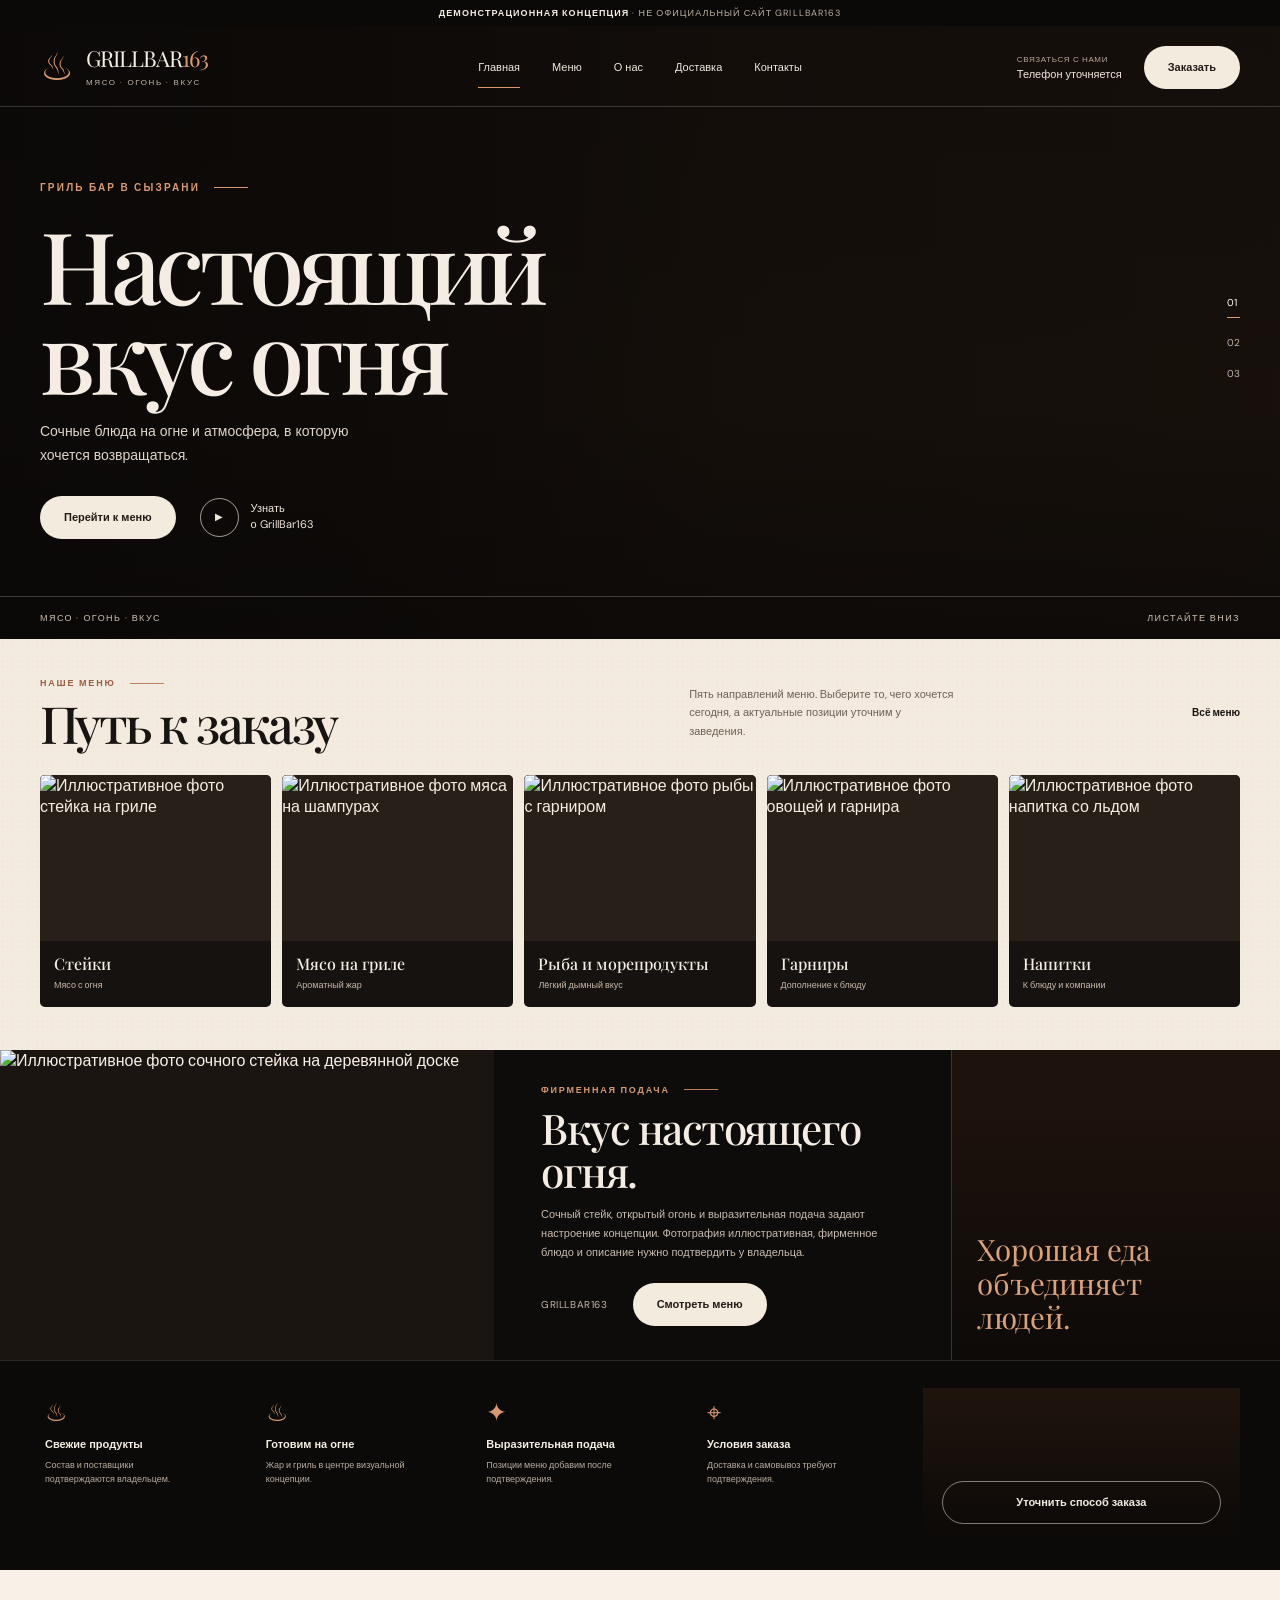
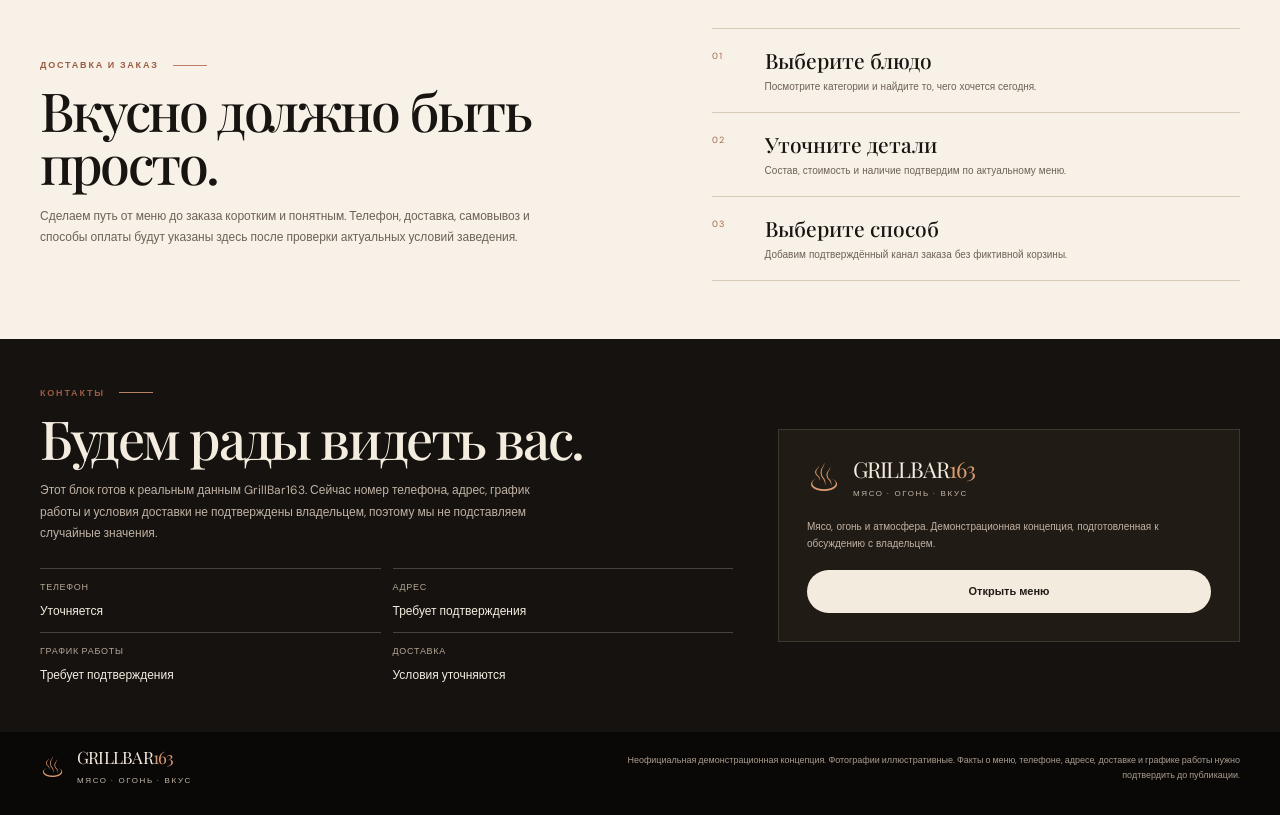
==== commit 19d7f6a5: "Refine GrillBar163 editorial concept and guard mobile text overflow" ====
--- a/demos/grillbar163/index.html
+++ b/demos/grillbar163/index.html
@@ -109,7 +109,7 @@
 .delivery-step{display:grid;grid-template-columns:38px 1fr;gap:15px;padding:17px 0;border-bottom:1px solid #d9cbb9;align-items:start}
 .delivery-step span{font-size:9px;letter-spacing:.12em;color:#a06a4d;padding-top:4px}
 .delivery-step strong{display:block;font-family:"Playfair Display",Georgia,serif;font-size:21px;font-weight:500;margin-bottom:5px}
-.delivery-step p{font-size:10px;line-height:1.6;color:#6d6156;margin:0}
+.delivery-step p{font-size:10px;line-height:1.6;color:#6d6156;margin:0;overflow-wrap:anywhere}
 .contacts-section{background:#15120f;color:#f4ecdf;padding:48px 0}
 .contacts-layout{display:grid;grid-template-columns:1.2fr .8fr;gap:45px;align-items:center}
 .contacts-copy h2{max-width:680px;color:#f4ecdf}
@@ -177,7 +177,7 @@
 .menu-heading h2{font-size:42px;max-width:330px}
 .menu-intro{grid-column:1/-1;grid-row:2;font-size:10px;max-width:320px}
 .menu-all{grid-column:2;grid-row:1;font-size:9px;align-self:center}
-.menu-categories{grid-template-columns:repeat(2,minmax(0,1fr));gap:9px}
+.menu-categories{grid-template-columns:repeat(2,minmax(0,1fr));gap:9px;min-width:0}.category-card,.category-info,.delivery-layout,.delivery-steps,.delivery-step{min-width:0}.category-info h3,.delivery-step strong{overflow-wrap:anywhere}
 .category-photo{height:auto;aspect-ratio:1.25/1}
 .category-info{padding:11px 11px 13px}
 .category-info h3{font-size:clamp(15px,4.2vw,18px);line-height:1.18}
@@ -270,8 +270,8 @@
 <section class="menu-section" id="menu">
   <div class="wrap">
     <div class="menu-heading">
-      <div><div class="section-kicker">Наше меню</div><h2>Выбирайте любимое</h2></div>
-      <p class="menu-intro">Выбирайте блюдо по настроению и наслаждайтесь насыщенным вкусом гриля.</p>
+      <div><div class="section-kicker">Наше меню</div><h2>Путь к заказу</h2></div>
+      <p class="menu-intro">Пять направлений меню. Выберите то, чего хочется сегодня, а актуальные позиции уточним у заведения.</p>
       <a class="menu-all" href="#delivery">Всё меню</a>
     </div>
     <div class="menu-categories">
@@ -286,15 +286,15 @@
 <section class="feature-section" id="about">
   <div class="feature-grid">
     <div class="feature-photo"><img src="https://images.unsplash.com/photo-1558030006-450675393462?auto=format&fit=crop&w=1200&q=90" alt="Иллюстративное фото сочного стейка на деревянной доске" loading="lazy"></div>
-    <div class="feature-copy"><div class="section-kicker">В центре внимания</div><h2 class="dish-title">Вкус, который<br>говорит сам за себя.</h2><p>Мясо, жар и выразительная подача. Здесь будет история реальных блюд и кухни GrillBar163 после подтверждения владельцем.</p><div class="feature-actions"><span class="feature-label">GRILLBAR163</span><a class="pill pill-light" href="#menu">Смотреть меню</a></div></div>
+    <div class="feature-copy"><div class="section-kicker">Фирменная подача</div><h2 class="dish-title">Вкус настоящего<br>огня.</h2><p>Сочный стейк, открытый огонь и выразительная подача задают настроение концепции. Фотография иллюстративная, фирменное блюдо и описание нужно подтвердить у владельца.</p><div class="feature-actions"><span class="feature-label">GRILLBAR163</span><a class="pill pill-light" href="#menu">Смотреть меню</a></div></div>
     <div class="feature-art"><blockquote>Хорошая еда<br>объединяет<br>людей.</blockquote></div>
   </div>
 </section>
 <section class="bottom-band" id="delivery">
   <div class="wrap bottom-layout">
-    <div class="value"><div class="value-icon" aria-hidden="true">♨</div><h3>Свежие продукты</h3><p>Состав и происхождение уточняются у владельца.</p></div>
-    <div class="value"><div class="value-icon" aria-hidden="true">♨</div><h3>Готовим на огне</h3><p>Главный визуальный характер гриль бара.</p></div>
-    <div class="value"><div class="value-icon" aria-hidden="true">✦</div><h3>Внимание к блюдам</h3><p>Меню будет заполнено подтверждёнными позициями.</p></div>
+    <div class="value"><div class="value-icon" aria-hidden="true">♨</div><h3>Свежие продукты</h3><p>Состав и поставщики подтверждаются владельцем.</p></div>
+    <div class="value"><div class="value-icon" aria-hidden="true">♨</div><h3>Готовим на огне</h3><p>Жар и гриль в центре визуальной концепции.</p></div>
+    <div class="value"><div class="value-icon" aria-hidden="true">✦</div><h3>Выразительная подача</h3><p>Позиции меню добавим после подтверждения.</p></div>
     <div class="value"><div class="value-icon" aria-hidden="true">⌖</div><h3>Условия заказа</h3><p>Доставка и самовывоз требуют подтверждения.</p></div>
     <div class="reservation-panel"><a class="pill pill-dark" href="#contacts">Уточнить способ заказа</a></div>
   </div>
@@ -314,7 +314,7 @@
     <div class="contacts-copy"><div class="section-kicker">Контакты</div><h2>Будем рады видеть вас.</h2><p>Этот блок готов к реальным данным GrillBar163. Сейчас номер телефона, адрес, график работы и условия доставки не подтверждены владельцем, поэтому мы не подставляем случайные значения.</p>
       <div class="contacts-details"><div class="contact-detail"><span>Телефон</span><strong>Уточняется</strong></div><div class="contact-detail"><span>Адрес</span><strong>Требует подтверждения</strong></div><div class="contact-detail"><span>График работы</span><strong>Требует подтверждения</strong></div><div class="contact-detail"><span>Доставка</span><strong>Условия уточняются</strong></div></div>
     </div>
-    <div class="contacts-card"><a class="brand" href="#top"><span class="brand-flame" aria-hidden="true">♨</span><span><span class="brand-wordmark">GRILLBAR<span>163</span></span><span class="brand-caption">Мясо · огонь · вкус</span></span></a><p>Кинематографичная подача, тёплая палитра и меню, в котором главное — еда.</p><a class="pill pill-light" href="#menu">Открыть меню</a></div>
+    <div class="contacts-card"><a class="brand" href="#top"><span class="brand-flame" aria-hidden="true">♨</span><span><span class="brand-wordmark">GRILLBAR<span>163</span></span><span class="brand-caption">Мясо · огонь · вкус</span></span></a><p>Мясо, огонь и атмосфера. Демонстрационная концепция, подготовленная к обсуждению с владельцем.</p><a class="pill pill-light" href="#menu">Открыть меню</a></div>
   </div>
 </section>
 </main>
